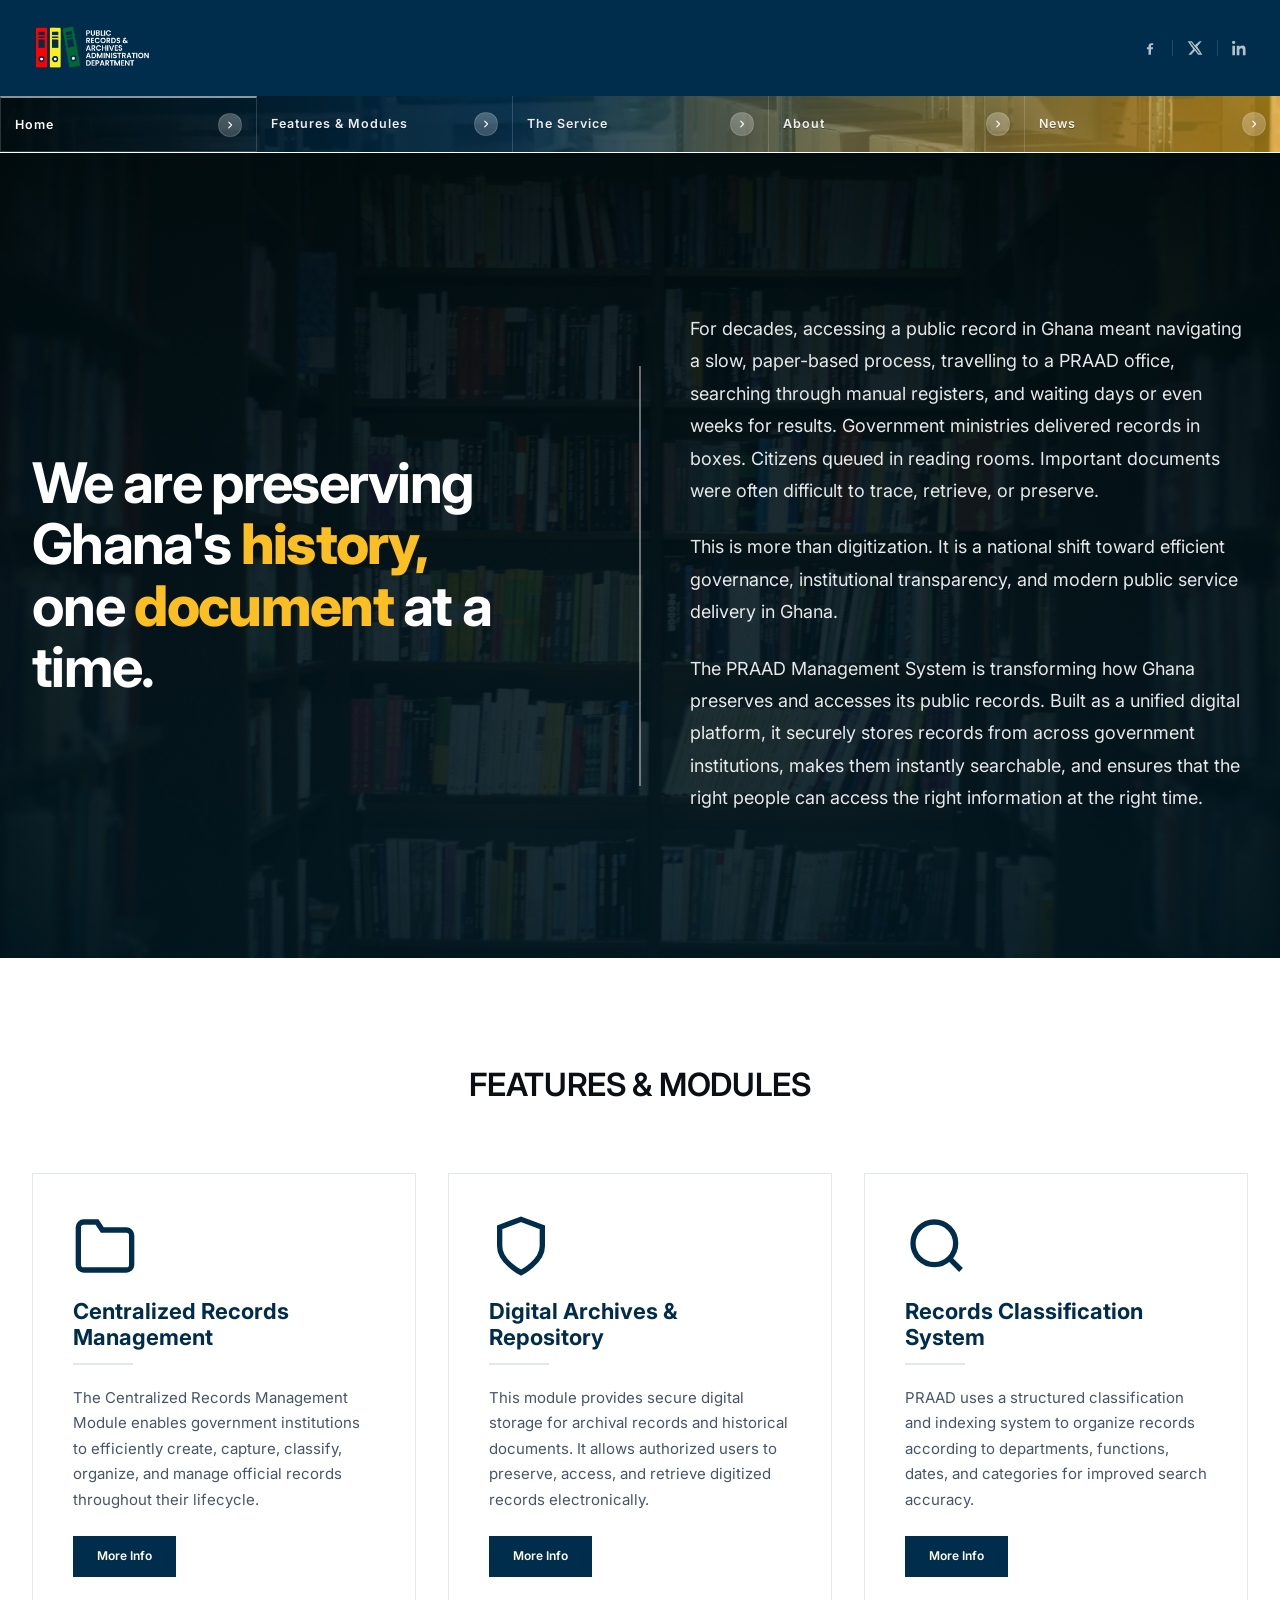
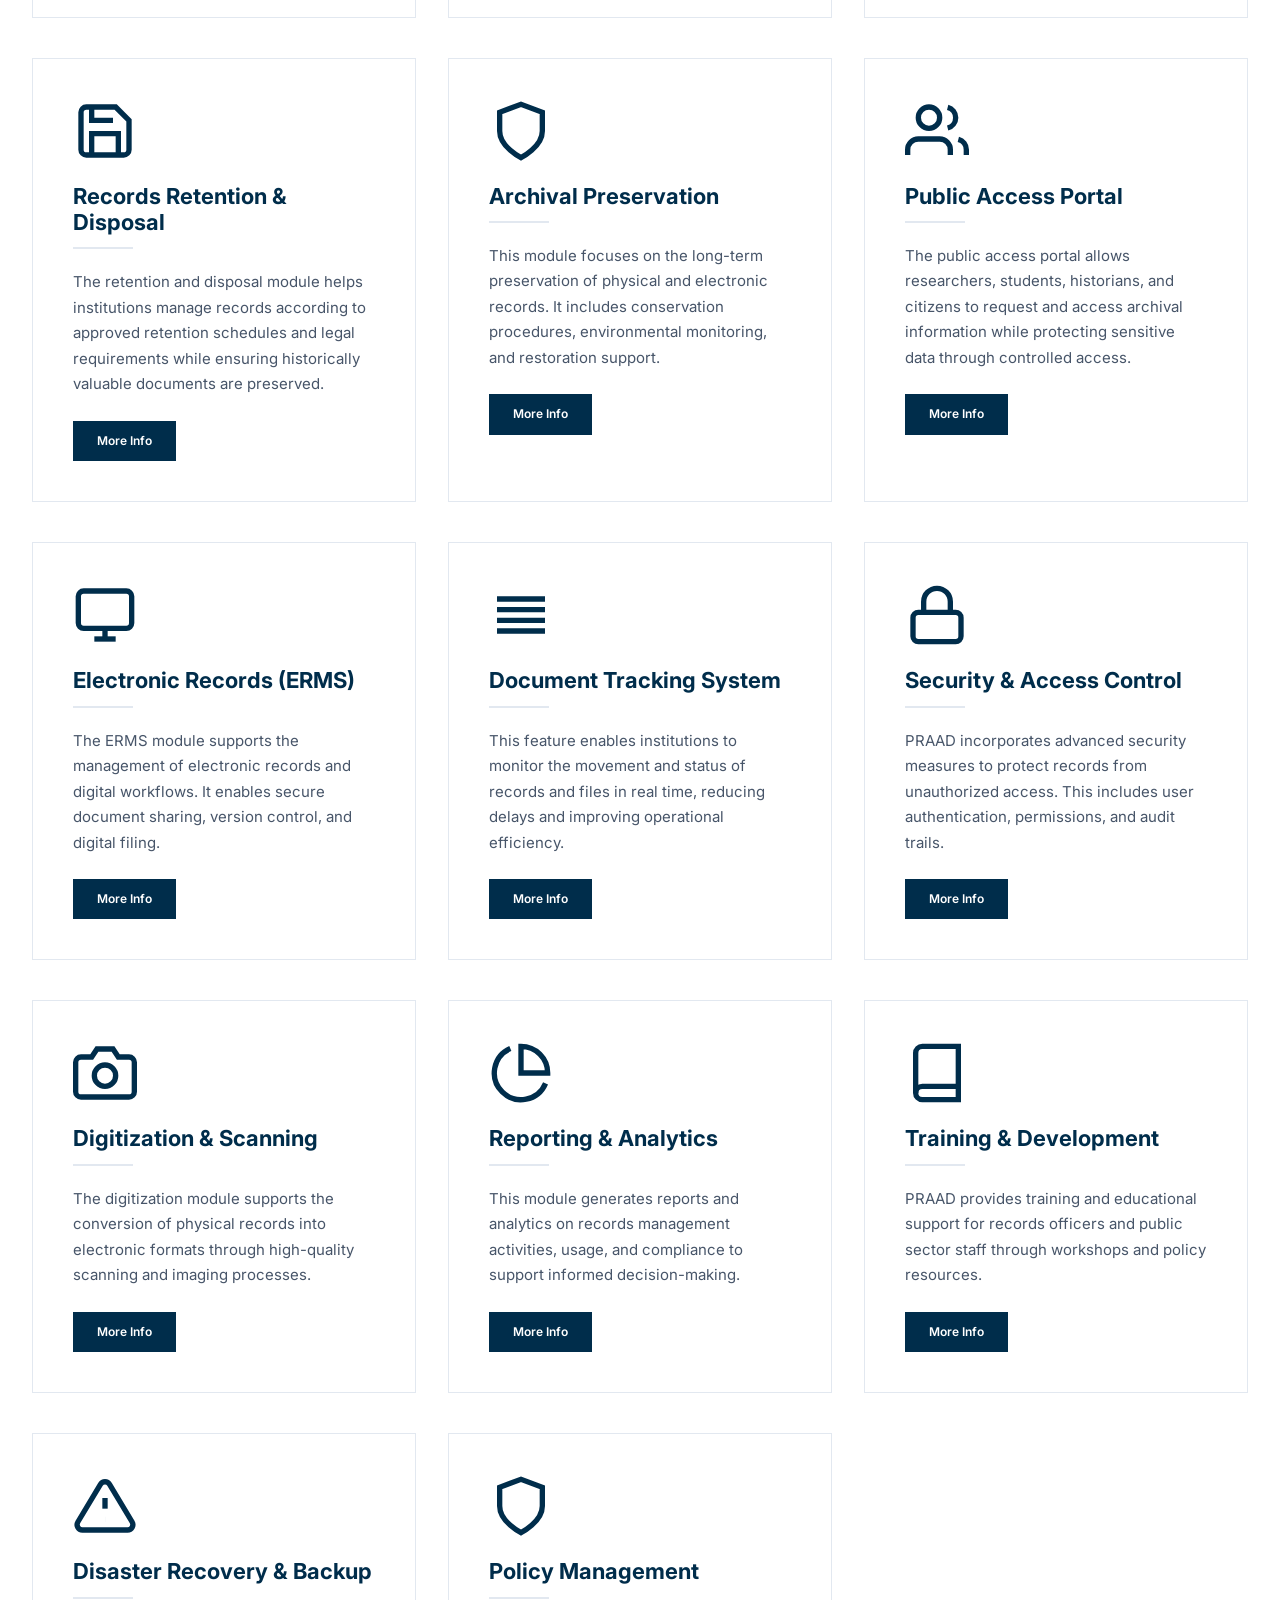
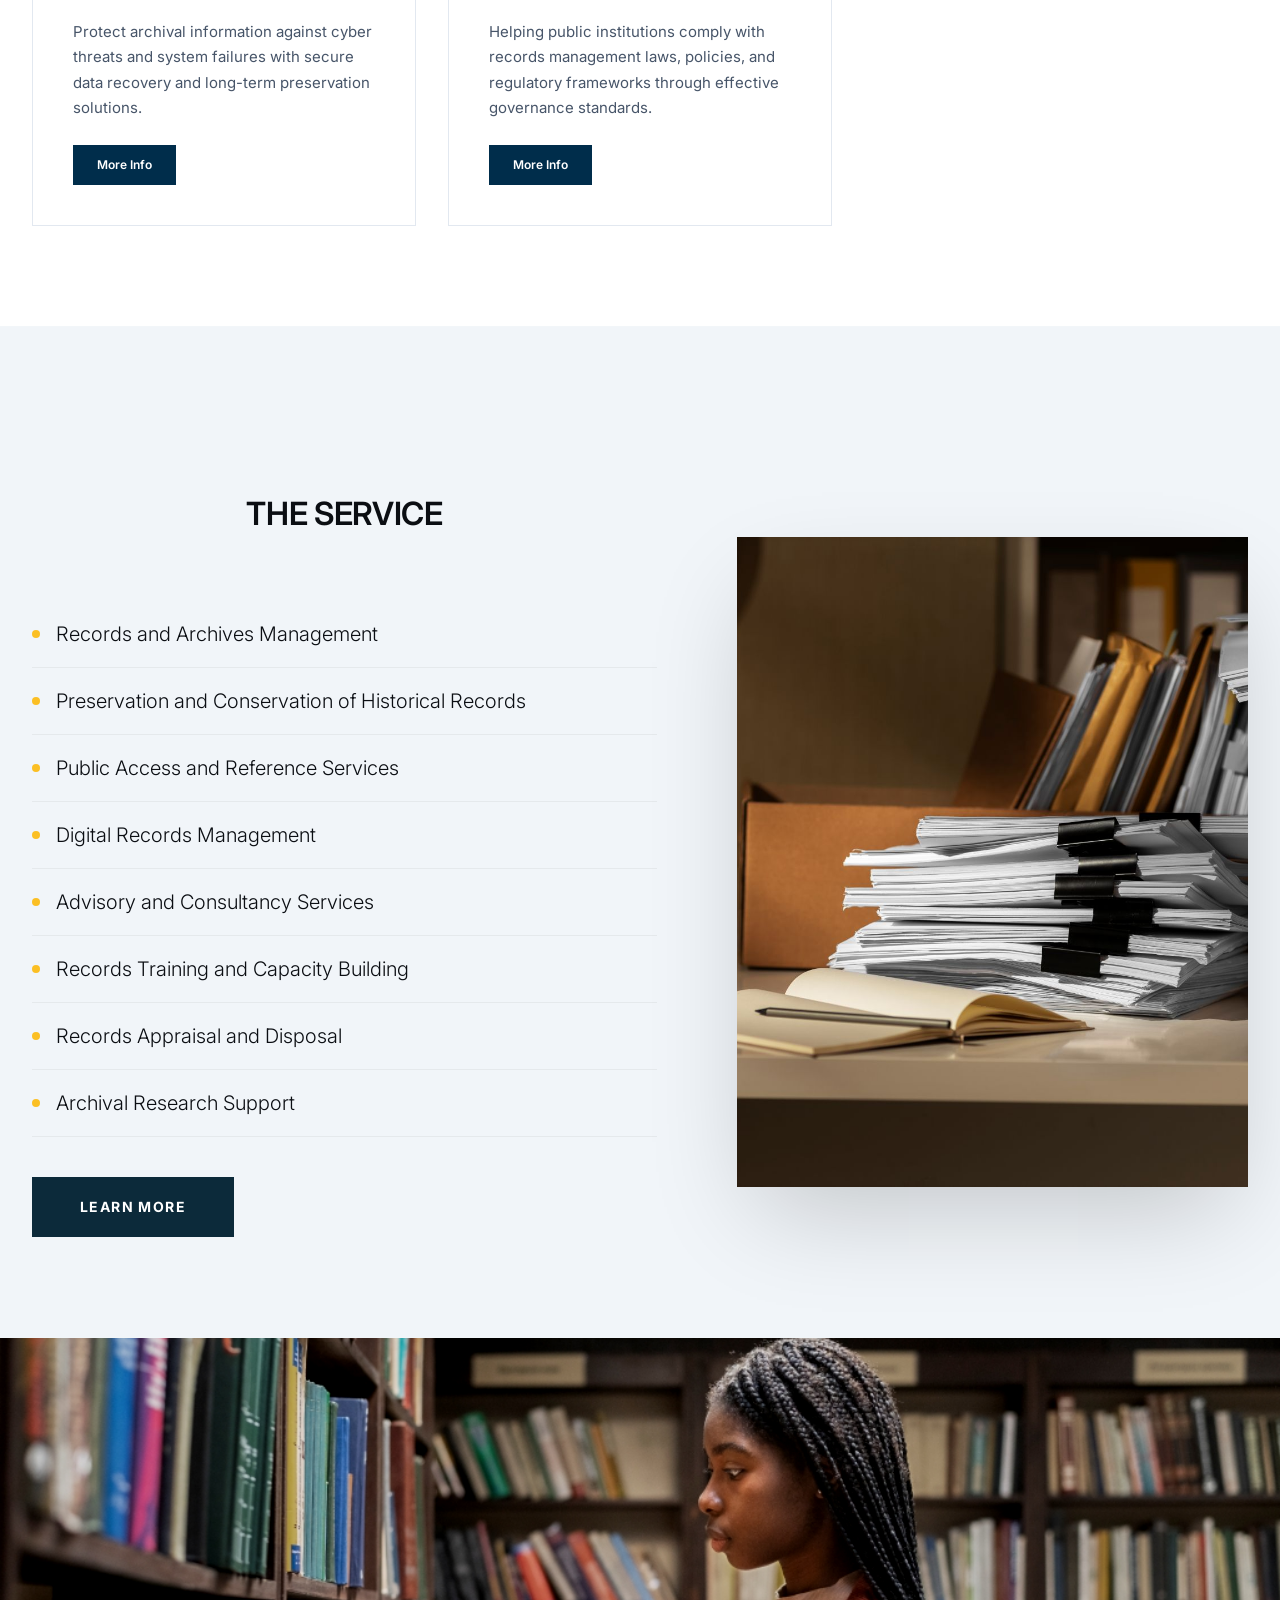
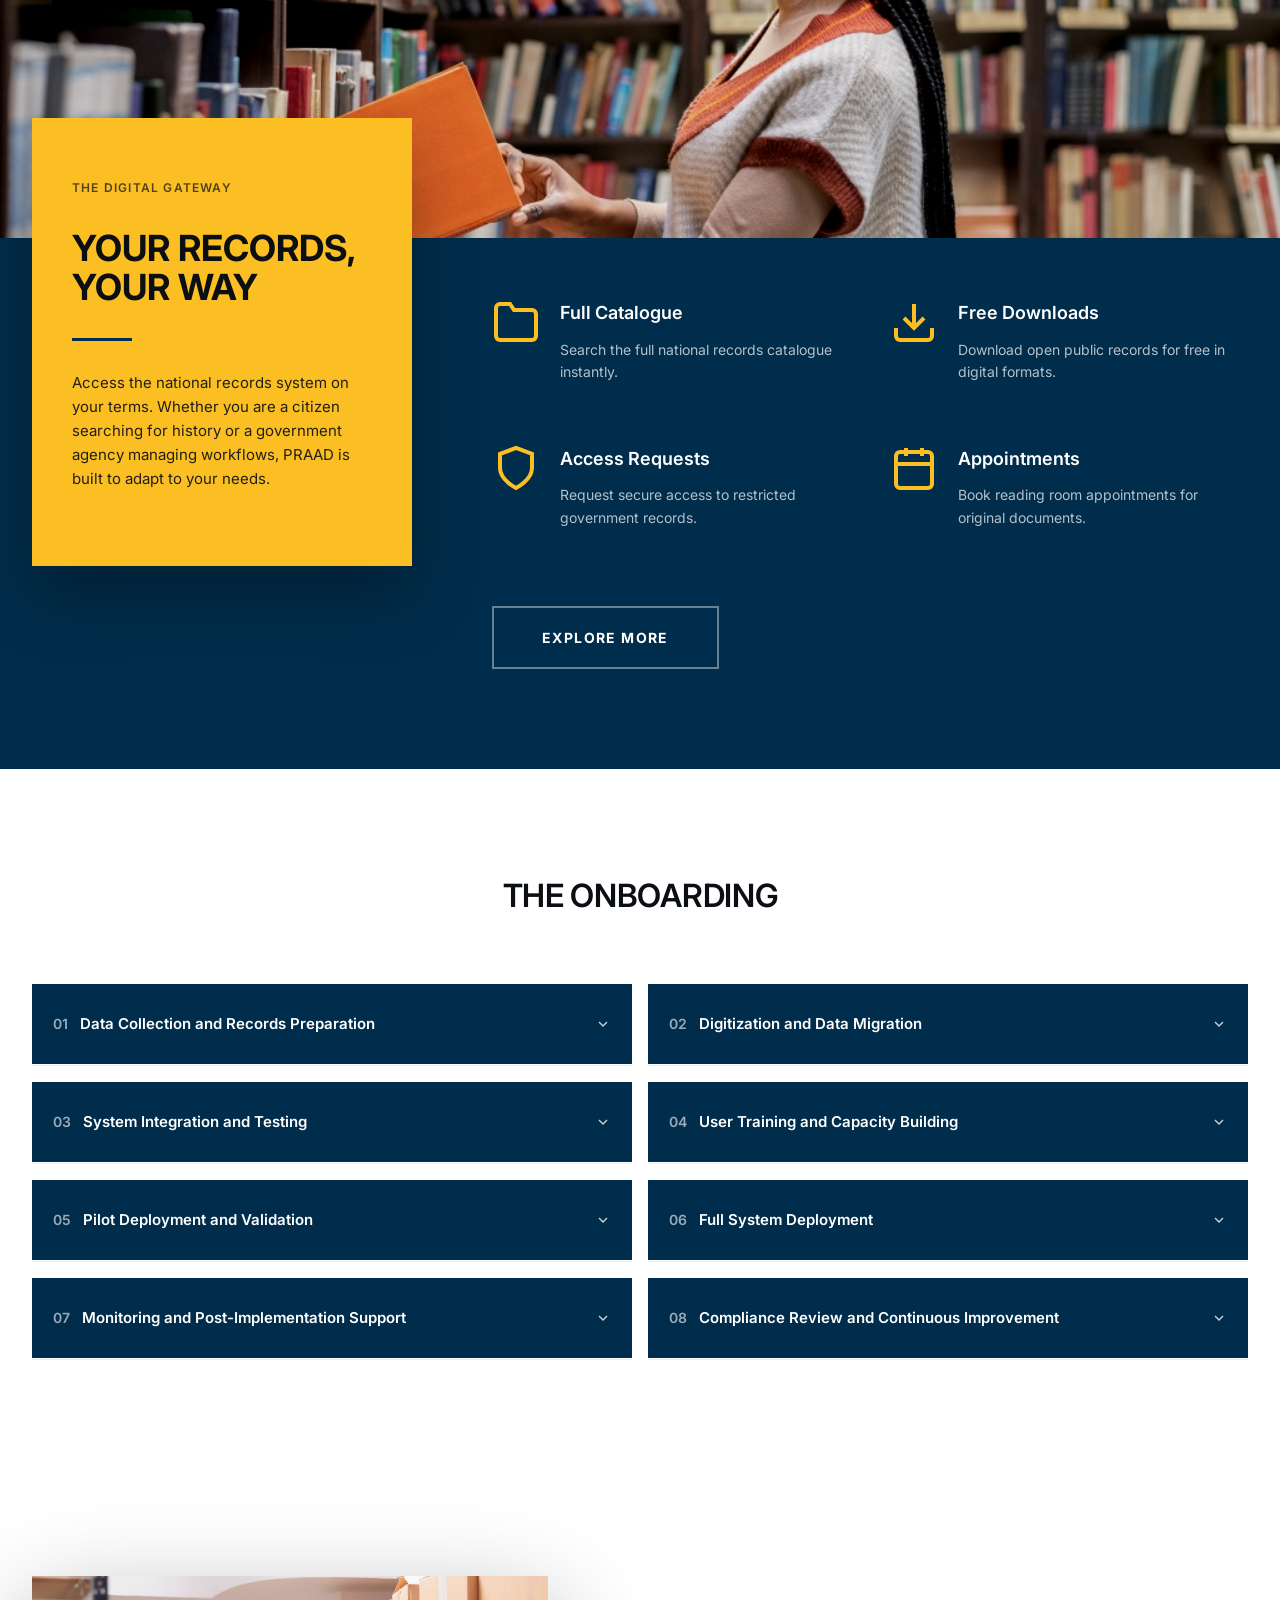
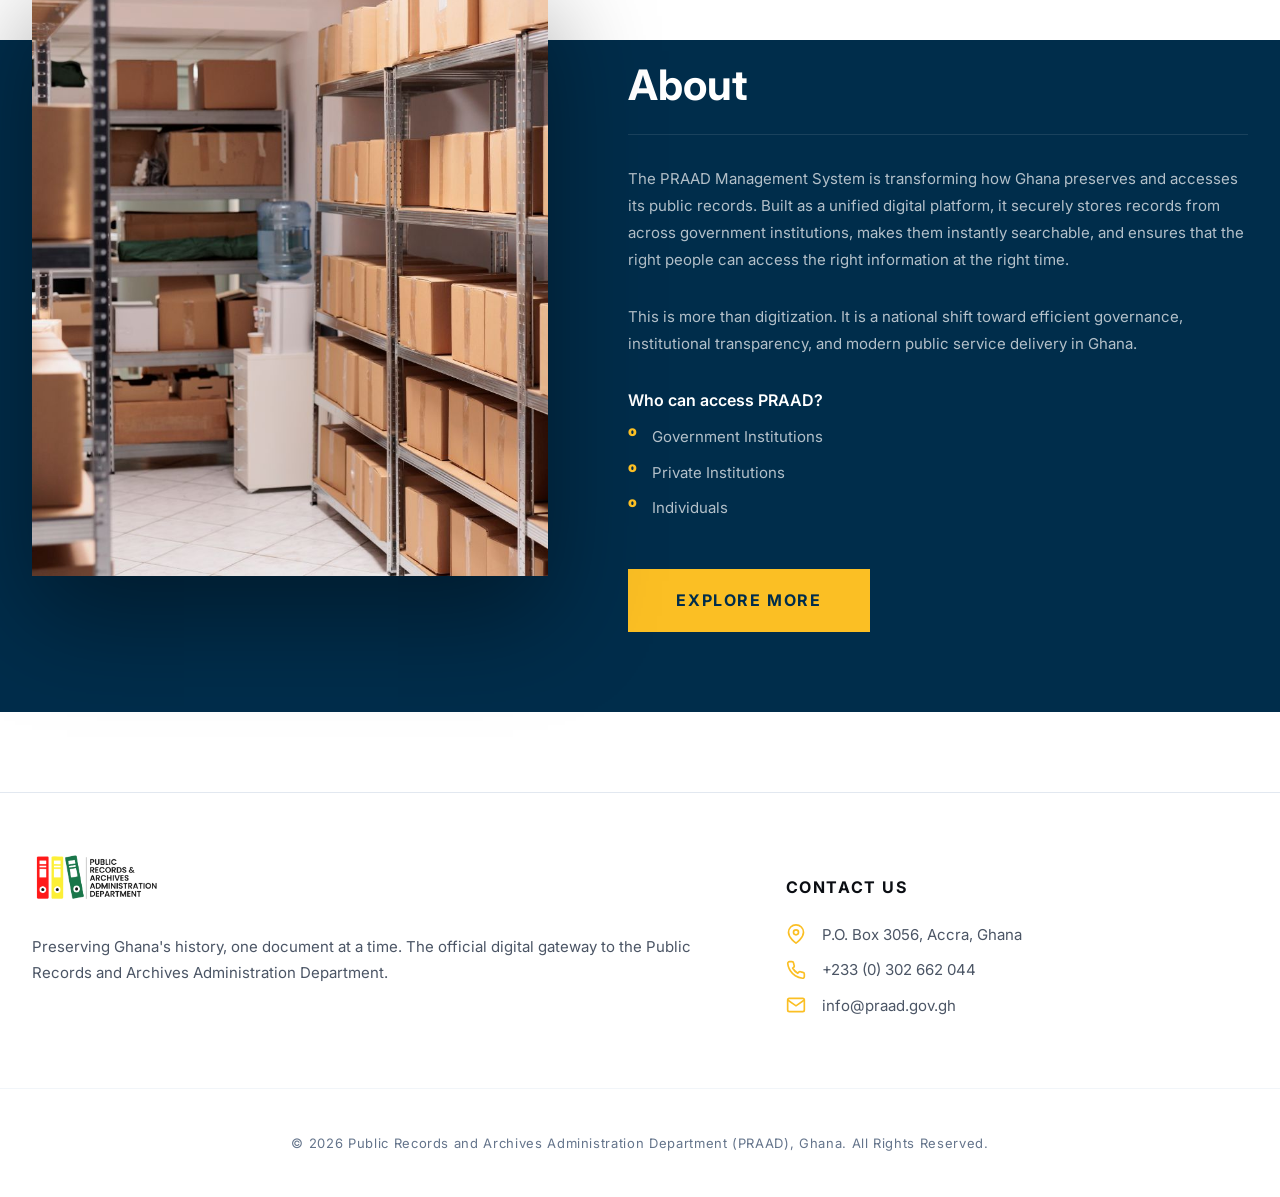
==== index.html @ 68b6b40d "first commit" ====
<!doctype html>
<html lang="en">
<head>
  <meta charset="utf-8" />
  <meta name="viewport" content="width=device-width, initial-scale=1" />
  <title></title>
  <link rel="preconnect" href="https://fonts.googleapis.com">
  <link rel="preconnect" href="https://fonts.gstatic.com" crossorigin>
  <link href="https://fonts.googleapis.com/css2?family=Inter:wght@300;400;500;600;700&display=swap" rel="stylesheet">
  <link rel="stylesheet" href="styles.css" />
  <link rel="icon" type="image/png" href="Images/fav.png" />
</head>
<body>
  <div class="bg" aria-hidden="true"></div>

  <header class="header" data-elevate>
    <div class="header__top">
      <div class="container header__inner header__inner--top">
        <a class="brand" href="#home">
          <img class="brand__logo" src="Images/logo-2.png" alt="" />
        </a>

        <div class="header__right">
          <div class="social" aria-label="Social media">
            <a class="social__link" href="#" aria-label="Facebook">
              <svg viewBox="0 0 24 24" width="18" height="18" aria-hidden="true" focusable="false">
                <path fill="currentColor" d="M13.5 22v-8h2.7l.4-3h-3.1V9.1c0-.9.3-1.6 1.6-1.6h1.7V4.8c-.3 0-1.4-.1-2.6-.1-2.6 0-4.4 1.6-4.4 4.6V11H7.3v3h2.5v8h3.7Z"/>
              </svg>
            </a>
            <a class="social__link" href="#" aria-label="X">
              <svg viewBox="0 0 24 24" width="18" height="18" aria-hidden="true" focusable="false">
                <path fill="currentColor" d="M18.9 2H22l-6.8 7.7L23 22h-6.2l-4.9-6.3L6.3 22H2l7.4-8.3L1 2h6.4l4.4 5.7L18.9 2Zm-1.1 18h1.7L6.4 3.9H4.6L17.8 20Z"/>
              </svg>
            </a>
            <a class="social__link" href="#" aria-label="LinkedIn">
              <svg viewBox="0 0 24 24" width="18" height="18" aria-hidden="true" focusable="false">
                <path fill="currentColor" d="M4.98 3.5C4.98 4.88 3.87 6 2.5 6S0 4.88 0 3.5 1.12 1 2.5 1 4.98 2.12 4.98 3.5ZM.5 8.5h4V23h-4V8.5Zm7 0h3.8v2h.1c.5-1 1.9-2.1 3.9-2.1 4.2 0 5 2.8 5 6.4V23h-4v-6.9c0-1.7 0-3.9-2.4-3.9-2.4 0-2.8 1.9-2.8 3.8V23h-4V8.5Z"/>
              </svg>
            </a>
          </div>
        </div>
      </div>
    </div>

    <div class="header__bottom">
      <div class="container header__inner header__inner--bottom">
        <nav class="nav" data-nav>
          <a class="nav__link" href="index.html">Home</a>
          <a class="nav__link" href="features.html">Features &amp; Modules</a>
          <a class="nav__link" href="service.html">The Service</a>
          <a class="nav__link" href="about.html">About</a>
          <a class="nav__link" href="news.html">News</a>
        </nav>

        <button class="navbtn" type="button" data-navbtn aria-expanded="false">
          <span></span><span></span><span></span>
        </button>
      </div>
    </div>
  </header>

  <main>
    <section id="home" class="hero">
      <div class="container hero__grid">
        <div class="hero__col hero__col--left">
          <h1 class="hero__heading">
            We are preserving Ghana's <span class="highlight">history,</span><br>
            one <span class="highlight">document</span> at a time.
          </h1>
        </div>

        <div class="hero__col hero__col--right">
          <div class="hero__text">
            <p>For decades, accessing a public record in Ghana meant navigating a slow, paper-based  process, travelling to a PRAAD office, searching through manual registers, and waiting days  or even weeks for results. Government ministries delivered records in boxes. Citizens  queued in reading rooms. Important documents were often difficult to trace, retrieve, or  preserve.</p>

            <p>This is more than digitization. It is a national shift toward efficient governance, institutional  transparency, and modern public service delivery in Ghana.</p>

            <p>The PRAAD Management System is transforming how Ghana preserves and accesses its  public records. Built as a unified digital platform, it securely stores records from across  government institutions, makes them instantly searchable, and ensures that the right  people can access the right information at the right time.</p>
          </div>
        </div>

      </div>
    </section>



    <section id="features" class="section">
      <div class="container container--wide">
        <h2 class="section__title">FEATURES &amp; MODULES</h2>

        <div class="features-modern-grid">
          <div class="feature-item">
            <div class="feature-item__icon">
              <svg viewBox="0 0 24 24" fill="none" stroke="currentColor" stroke-width="2"><path d="M22 19a2 2 0 0 1-2 2H4a2 2 0 0 1-2-2V5a2 2 0 0 1 2-2h5l2 3h9a2 2 0 0 1 2 2z"></path></svg>
            </div>
            <div class="feature-item__content">
              <h3 class="feature-item__title">Centralized Records Management</h3>
              <div class="feature-item__line"></div>
              <p>The Centralized Records Management Module enables government institutions to efficiently create, capture, classify, organize, and manage official records throughout their lifecycle.</p>
              <a href="features.html" class="feature-item__btn">More Info</a>
            </div>
          </div>

          <div class="feature-item">
            <div class="feature-item__icon">
              <svg viewBox="0 0 24 24" fill="none" stroke="currentColor" stroke-width="2"><path d="M12 22s8-4 8-10V5l-8-3-8 3v7c0 6 8 10 8 10z"></path></svg>
            </div>
            <div class="feature-item__content">
              <h3 class="feature-item__title">Digital Archives & Repository</h3>
              <div class="feature-item__line"></div>
              <p>This module provides secure digital storage for archival records and historical documents. It allows authorized users to preserve, access, and retrieve digitized records electronically.</p>
              <a href="features.html" class="feature-item__btn">More Info</a>
            </div>
          </div>

          <div class="feature-item">
            <div class="feature-item__icon">
              <svg viewBox="0 0 24 24" fill="none" stroke="currentColor" stroke-width="2"><circle cx="11" cy="11" r="8"></circle><line x1="21" y1="21" x2="16.65" y2="16.65"></line></svg>
            </div>
            <div class="feature-item__content">
              <h3 class="feature-item__title">Records Classification System</h3>
              <div class="feature-item__line"></div>
              <p>PRAAD uses a structured classification and indexing system to organize records according to departments, functions, dates, and categories for improved search accuracy.</p>
              <a href="features.html" class="feature-item__btn">More Info</a>
            </div>
          </div>

          <div class="feature-item">
            <div class="feature-item__icon">
              <svg viewBox="0 0 24 24" fill="none" stroke="currentColor" stroke-width="2"><path d="M19 21H5a2 2 0 0 1-2-2V5a2 2 0 0 1 2-2h11l5 5v11a2 2 0 0 1-2 2z"></path><polyline points="17 21 17 13 7 13 7 21"></polyline><polyline points="7 3 7 8 15 8"></polyline></svg>
            </div>
            <div class="feature-item__content">
              <h3 class="feature-item__title">Records Retention & Disposal</h3>
              <div class="feature-item__line"></div>
              <p>The retention and disposal module helps institutions manage records according to approved retention schedules and legal requirements while ensuring historically valuable documents are preserved.</p>
              <a href="features.html" class="feature-item__btn">More Info</a>
            </div>
          </div>

          <div class="feature-item">
            <div class="feature-item__icon">
              <svg viewBox="0 0 24 24" fill="none" stroke="currentColor" stroke-width="2"><path d="M12 22s8-4 8-10V5l-8-3-8 3v7c0 6 8 10 8 10z"></path></svg>
            </div>
            <div class="feature-item__content">
              <h3 class="feature-item__title">Archival Preservation</h3>
              <div class="feature-item__line"></div>
              <p>This module focuses on the long-term preservation of physical and electronic records. It includes conservation procedures, environmental monitoring, and restoration support.</p>
              <a href="features.html" class="feature-item__btn">More Info</a>
            </div>
          </div>

          <div class="feature-item">
            <div class="feature-item__icon">
              <svg viewBox="0 0 24 24" fill="none" stroke="currentColor" stroke-width="2"><path d="M17 21v-2a4 4 0 0 0-4-4H5a4 4 0 0 0-4 4v2"></path><circle cx="9" cy="7" r="4"></circle><path d="M23 21v-2a4 4 0 0 0-3-3.87"></path><path d="M16 3.13a4 4 0 0 1 0 7.75"></path></svg>
            </div>
            <div class="feature-item__content">
              <h3 class="feature-item__title">Public Access Portal</h3>
              <div class="feature-item__line"></div>
              <p>The public access portal allows researchers, students, historians, and citizens to request and access archival information while protecting sensitive data through controlled access.</p>
              <a href="features.html" class="feature-item__btn">More Info</a>
            </div>
          </div>

          <div class="feature-item">
            <div class="feature-item__icon">
              <svg viewBox="0 0 24 24" fill="none" stroke="currentColor" stroke-width="2"><rect x="2" y="3" width="20" height="14" rx="2" ry="2"></rect><line x1="8" y1="21" x2="16" y2="21"></line><line x1="12" y1="17" x2="12" y2="21"></line></svg>
            </div>
            <div class="feature-item__content">
              <h3 class="feature-item__title">Electronic Records (ERMS)</h3>
              <div class="feature-item__line"></div>
              <p>The ERMS module supports the management of electronic records and digital workflows. It enables secure document sharing, version control, and digital filing.</p>
              <a href="features.html" class="feature-item__btn">More Info</a>
            </div>
          </div>

          <div class="feature-item">
            <div class="feature-item__icon">
              <svg viewBox="0 0 24 24" fill="none" stroke="currentColor" stroke-width="2"><path d="M21 10H3M21 6H3M21 14H3M21 18H3"></path></svg>
            </div>
            <div class="feature-item__content">
              <h3 class="feature-item__title">Document Tracking System</h3>
              <div class="feature-item__line"></div>
              <p>This feature enables institutions to monitor the movement and status of records and files in real time, reducing delays and improving operational efficiency.</p>
              <a href="features.html" class="feature-item__btn">More Info</a>
            </div>
          </div>

          <div class="feature-item">
            <div class="feature-item__icon">
              <svg viewBox="0 0 24 24" fill="none" stroke="currentColor" stroke-width="2"><rect x="3" y="11" width="18" height="11" rx="2" ry="2"></rect><path d="M7 11V7a5 5 0 0 1 10 0v4"></path></svg>
            </div>
            <div class="feature-item__content">
              <h3 class="feature-item__title">Security & Access Control</h3>
              <div class="feature-item__line"></div>
              <p>PRAAD incorporates advanced security measures to protect records from unauthorized access. This includes user authentication, permissions, and audit trails.</p>
              <a href="features.html" class="feature-item__btn">More Info</a>
            </div>
          </div>

          <div class="feature-item">
            <div class="feature-item__icon">
              <svg viewBox="0 0 24 24" fill="none" stroke="currentColor" stroke-width="2"><path d="M23 19a2 2 0 0 1-2 2H3a2 2 0 0 1-2-2V8a2 2 0 0 1 2-2h4l2-3h6l2 3h4a2 2 0 0 1 2 2z"></path><circle cx="12" cy="13" r="4"></circle></svg>
            </div>
            <div class="feature-item__content">
              <h3 class="feature-item__title">Digitization & Scanning</h3>
              <div class="feature-item__line"></div>
              <p>The digitization module supports the conversion of physical records into electronic formats through high-quality scanning and imaging processes.</p>
              <a href="features.html" class="feature-item__btn">More Info</a>
            </div>
          </div>

          <div class="feature-item">
            <div class="feature-item__icon">
              <svg viewBox="0 0 24 24" fill="none" stroke="currentColor" stroke-width="2"><path d="M21.21 15.89A10 10 0 1 1 8 2.83"></path><path d="M22 12A10 10 0 0 0 12 2v10z"></path></svg>
            </div>
            <div class="feature-item__content">
              <h3 class="feature-item__title">Reporting & Analytics</h3>
              <div class="feature-item__line"></div>
              <p>This module generates reports and analytics on records management activities, usage, and compliance to support informed decision-making.</p>
              <a href="features.html" class="feature-item__btn">More Info</a>
            </div>
          </div>

          <div class="feature-item">
            <div class="feature-item__icon">
              <svg viewBox="0 0 24 24" fill="none" stroke="currentColor" stroke-width="2"><path d="M4 19.5A2.5 2.5 0 0 1 6.5 17H20"></path><path d="M6.5 2H20v20H6.5A2.5 2.5 0 0 1 4 19.5v-15A2.5 2.5 0 0 1 6.5 2z"></path></svg>
            </div>
            <div class="feature-item__content">
              <h3 class="feature-item__title">Training & Development</h3>
              <div class="feature-item__line"></div>
              <p>PRAAD provides training and educational support for records officers and public sector staff through workshops and policy resources.</p>
              <a href="features.html" class="feature-item__btn">More Info</a>
            </div>
          </div>

          <div class="feature-item">
            <div class="feature-item__icon">
              <svg viewBox="0 0 24 24" fill="none" stroke="currentColor" stroke-width="2"><path d="M10.29 3.86L1.82 18a2 2 0 0 0 1.71 3h16.94a2 2 0 0 0 1.71-3L13.71 3.86a2 2 0 0 0-3.42 0z"></path><line x1="12" y1="9" x2="12" y2="13"></line><line x1="12" y1="17" x2="12.01" y2="17"></line></svg>
            </div>
            <div class="feature-item__content">
              <h3 class="feature-item__title">Disaster Recovery & Backup</h3>
              <div class="feature-item__line"></div>
              <p>Protect archival information against cyber threats and system failures with secure data recovery and long-term preservation solutions.</p>
              <a href="features.html" class="feature-item__btn">More Info</a>
            </div>
          </div>

          <div class="feature-item">
            <div class="feature-item__icon">
              <svg viewBox="0 0 24 24" fill="none" stroke="currentColor" stroke-width="2"><path d="M12 22s8-4 8-10V5l-8-3-8 3v7c0 6 8 10 8 10z"></path></svg>
            </div>
            <div class="feature-item__content">
              <h3 class="feature-item__title">Policy Management</h3>
              <div class="feature-item__line"></div>
              <p>Helping public institutions comply with records management laws, policies, and regulatory frameworks through effective governance standards.</p>
              <a href="features.html" class="feature-item__btn">More Info</a>
            </div>
          </div>
        </div>

      </div>
    </section>

    <section id="service" class="section section--alt service-showcase">
      <div class="container service-showcase__grid">
        <div class="service-showcase__content">
          <h2 class="section__title section__title--left">THE SERVICE</h2>
          <ul class="service-list">
            <li><a href="service.html#records-mgmt">Records and Archives Management</a></li>
            <li><a href="service.html#preservation">Preservation and Conservation of Historical Records</a></li>
            <li><a href="service.html#reference">Public Access and Reference Services</a></li>
            <li><a href="service.html#digital">Digital Records Management</a></li>
            <li><a href="service.html#advisory">Advisory and Consultancy Services</a></li>
            <li><a href="service.html#training">Records Training and Capacity Building</a></li>
            <li><a href="service.html#appraisal">Records Appraisal and Disposal</a></li>
            <li><a href="service.html#research">Archival Research Support</a></li>
          </ul>
          <a href="service.html" class="btn btn--explore" style="margin-top: 40px;">LEARN MORE</a>
        </div>
        
        <div class="service-showcase__media">
          <div class="service-showcase__img-wrap">
            <img src="Images/still-life-documents-stack.jpg" alt="Historical Documents Stack" />
          </div>
        </div>
      </div>
    </section>

    <section class="section section--your-way">
      <div class="your-way__media">
        <img src="Images/young-student-working-assignment.jpg" alt="Student working" />
      </div>

      <div class="container your-way__grid">
        <div class="your-way__highlight">
          <span class="your-way__sup">THE DIGITAL GATEWAY</span>
          <h2 class="your-way__title">YOUR RECORDS,<br>YOUR WAY</h2>
          <div class="your-way__line"></div>
          <p class="your-way__desc">Access the national records system on your terms. Whether you are a citizen searching for history or a government agency managing workflows, PRAAD is built to adapt to your needs.</p>
        </div>

        <div class="your-way__features">
          <div class="your-way__item">
            <svg class="your-way__icon" viewBox="0 0 24 24" fill="none" stroke="currentColor" stroke-width="2"><path d="M22 19a2 2 0 0 1-2 2H4a2 2 0 0 1-2-2V5a2 2 0 0 1 2-2h5l2 3h9a2 2 0 0 1 2 2z"></path></svg>
            <div class="your-way__item-content">
              <h4>Full Catalogue</h4>
              <p>Search the full national records catalogue instantly.</p>
            </div>
          </div>
          <div class="your-way__item">
            <svg class="your-way__icon" viewBox="0 0 24 24" fill="none" stroke="currentColor" stroke-width="2"><path d="M21 15v4a2 2 0 0 1-2 2H5a2 2 0 0 1-2-2v-4"></path><polyline points="7 10 12 15 17 10"></polyline><line x1="12" y1="15" x2="12" y2="3"></line></svg>
            <div class="your-way__item-content">
              <h4>Free Downloads</h4>
              <p>Download open public records for free in digital formats.</p>
            </div>
          </div>
          <div class="your-way__item">
            <svg class="your-way__icon" viewBox="0 0 24 24" fill="none" stroke="currentColor" stroke-width="2"><path d="M12 22s8-4 8-10V5l-8-3-8 3v7c0 6 8 10 8 10z"></path></svg>
            <div class="your-way__item-content">
              <h4>Access Requests</h4>
              <p>Request secure access to restricted government records.</p>
            </div>
          </div>
          <div class="your-way__item">
            <svg class="your-way__icon" viewBox="0 0 24 24" fill="none" stroke="currentColor" stroke-width="2"><rect x="3" y="4" width="18" height="18" rx="2" ry="2"></rect><line x1="16" y1="2" x2="16" y2="6"></line><line x1="8" y1="2" x2="8" y2="6"></line><line x1="3" y1="10" x2="21" y2="10"></line></svg>
            <div class="your-way__item-content">
              <h4>Appointments</h4>
              <p>Book reading room appointments for original documents.</p>
            </div>
          </div>
        </div>

        <div class="your-way__actions">
          <a href="service.html" class="btn btn--explore btn--outlined">EXPLORE MORE</a>
        </div>
      </div>
    </section>

    <section id="onboarding" class="section section--onboarding">
      <div class="container">
        <h2 class="section__title">THE ONBOARDING</h2>
        
        <div class="onboarding-grid">
          <div class="onboarding__content">
            <div class="onboarding-items-grid">
              <div class="onboarding-item accordion__item">
                <div class="onboarding-bar accordion__trigger">
                  <span class="onboarding-bar__num">01</span>
                  <span class="onboarding-bar__title">Data Collection and Records Preparation</span>
                  <svg class="onboarding-bar__icon" viewBox="0 0 24 24" fill="none" stroke="currentColor" stroke-width="2"><polyline points="6 9 12 15 18 9"></polyline></svg>
                </div>
                <div class="onboarding-content accordion__content">
                  <p>Existing physical and electronic records are gathered, reviewed, and prepared for migration into the PRAAD system. This process includes records sorting, classification, indexing, file verification, metadata assignment, and identification of records for digitization or archival preservation.</p>
                </div>
              </div>

              <div class="onboarding-item accordion__item">
                <div class="onboarding-bar accordion__trigger">
                  <span class="onboarding-bar__num">02</span>
                  <span class="onboarding-bar__title">Digitization and Data Migration</span>
                  <svg class="onboarding-bar__icon" viewBox="0 0 24 24" fill="none" stroke="currentColor" stroke-width="2"><polyline points="6 9 12 15 18 9"></polyline></svg>
                </div>
                <div class="onboarding-content accordion__content">
                  <p>Physical records are scanned and converted into digital formats where necessary. Existing electronic records and databases are securely migrated into the new system while maintaining data integrity, accuracy, and accessibility throughout the transition process.</p>
                </div>
              </div>

              <div class="onboarding-item accordion__item">
                <div class="onboarding-bar accordion__trigger">
                  <span class="onboarding-bar__num">03</span>
                  <span class="onboarding-bar__title">System Integration and Testing</span>
                  <svg class="onboarding-bar__icon" viewBox="0 0 24 24" fill="none" stroke="currentColor" stroke-width="2"><polyline points="6 9 12 15 18 9"></polyline></svg>
                </div>
                <div class="onboarding-content accordion__content">
                  <p>The configured system undergoes testing to ensure all modules, workflows, security controls, and retrieval functions operate effectively. Integration with existing institutional systems may also be carried out to support seamless information management and operational continuity.</p>
                </div>
              </div>

              <div class="onboarding-item accordion__item">
                <div class="onboarding-bar accordion__trigger">
                  <span class="onboarding-bar__num">04</span>
                  <span class="onboarding-bar__title">User Training and Capacity Building</span>
                  <svg class="onboarding-bar__icon" viewBox="0 0 24 24" fill="none" stroke="currentColor" stroke-width="2"><polyline points="6 9 12 15 18 9"></polyline></svg>
                </div>
                <div class="onboarding-content accordion__content">
                  <p>PRAAD provides comprehensive training sessions for records officers, administrators, and institutional staff. Training covers system usage, records management procedures, digital workflows, security protocols, document retrieval, and compliance responsibilities to ensure smooth adoption.</p>
                </div>
              </div>

              <div class="onboarding-item accordion__item">
                <div class="onboarding-bar accordion__trigger">
                  <span class="onboarding-bar__num">05</span>
                  <span class="onboarding-bar__title">Pilot Deployment and Validation</span>
                  <svg class="onboarding-bar__icon" viewBox="0 0 24 24" fill="none" stroke="currentColor" stroke-width="2"><polyline points="6 9 12 15 18 9"></polyline></svg>
                </div>
                <div class="onboarding-content accordion__content">
                  <p>A pilot implementation is conducted within selected departments or units to evaluate system performance under real operational conditions. Feedback is collected, adjustments are made where necessary, and final validations are completed before full deployment.</p>
                </div>
              </div>

              <div class="onboarding-item accordion__item">
                <div class="onboarding-bar accordion__trigger">
                  <span class="onboarding-bar__num">06</span>
                  <span class="onboarding-bar__title">Full System Deployment</span>
                  <svg class="onboarding-bar__icon" viewBox="0 0 24 24" fill="none" stroke="currentColor" stroke-width="2"><polyline points="6 9 12 15 18 9"></polyline></svg>
                </div>
                <div class="onboarding-content accordion__content">
                  <p>After successful testing and validation, the PRAAD solution is fully deployed across the institution. All approved users gain access to the system, and records management operations officially transition into the new environment.</p>
                </div>
              </div>

              <div class="onboarding-item accordion__item">
                <div class="onboarding-bar accordion__trigger">
                  <span class="onboarding-bar__num">07</span>
                  <span class="onboarding-bar__title">Monitoring and Post-Implementation Support</span>
                  <svg class="onboarding-bar__icon" viewBox="0 0 24 24" fill="none" stroke="currentColor" stroke-width="2"><polyline points="6 9 12 15 18 9"></polyline></svg>
                </div>
                <div class="onboarding-content accordion__content">
                  <p>PRAAD provides continuous technical support, monitoring, and maintenance services after deployment. This includes system updates, troubleshooting, performance monitoring, user assistance, backup management, and ongoing advisory services to ensure long-term operational success.</p>
                </div>
              </div>

              <div class="onboarding-item accordion__item">
                <div class="onboarding-bar accordion__trigger">
                  <span class="onboarding-bar__num">08</span>
                  <span class="onboarding-bar__title">Compliance Review and Continuous Improvement</span>
                  <svg class="onboarding-bar__icon" viewBox="0 0 24 24" fill="none" stroke="currentColor" stroke-width="2"><polyline points="6 9 12 15 18 9"></polyline></svg>
                </div>
                <div class="onboarding-content accordion__content">
                  <p>Periodic evaluations are conducted to ensure the institution remains compliant with records management policies and archival standards. PRAAD also supports continuous improvement initiatives through system enhancements, policy updates, and advanced records management recommendations.</p>
                </div>
              </div>
            </div>
          </div>
        </div>
      </div>
    </section>
      </div>
    </section>

    <section id="about" class="section section--about-video">
      <div class="about-video__bg-block"></div>
      <div class="container">
        <div class="about-video__grid">
          <div class="about-video__media">
            <div class="about-video__img-wrap">
              <img src="Images/shelves.jpg" alt="PRAAD Archives" />
            </div>
          </div>

          <div class="about-video__content">
            <h2 class="about-video__title">About</h2>

            
            <div class="about-video__line"></div>
            
            <div class="about-video__text">
              <p>The PRAAD Management System is transforming how Ghana preserves and accesses its public records. Built as a unified digital platform, it securely stores records from across government institutions, makes them instantly searchable, and ensures that the right people can access the right information at the right time.</p>
              
              <p>This is more than digitization. It is a national shift toward efficient governance, institutional transparency, and modern public service delivery in Ghana.</p>

              <div class="about-video__meta">
                <h3 class="about-video__sub-title">Who can access PRAAD?</h3>
                <ul class="about-video__access-list">
                  <li>Government Institutions</li>
                  <li>Private Institutions</li>
                  <li>Individuals</li>
                </ul>
              </div>
            </div>

            <div class="about-video__actions">
              <a href="about.html" class="btn btn--video-join">EXPLORE MORE</a>
            </div>
          </div>
        </div>
      </div>
    </section>

    
  </main>

  <footer class="footer">
    <div class="container footer__grid">
      <div class="footer__col footer__col--brand">
        <img class="footer__logo" src="Images/logo-1.png" alt="PRAAD Logo" />
        <p class="footer__tagline">Preserving Ghana's history, one document at a time. The official digital gateway to the Public Records and Archives Administration Department.</p>
      </div>

      <div class="footer__col">
        <h4 class="footer__title">Contact Us</h4>
        <ul class="footer__contact">
          <li>
            <svg class="footer__icon" viewBox="0 0 24 24" fill="none" stroke="currentColor" stroke-width="2"><path d="M21 10c0 7-9 13-9 13s-9-6-9-13a9 9 0 0 1 18 0z"></path><circle cx="12" cy="10" r="3"></circle></svg>
            <span>P.O. Box 3056, Accra, Ghana</span>
          </li>
          <li>
            <svg class="footer__icon" viewBox="0 0 24 24" fill="none" stroke="currentColor" stroke-width="2"><path d="M22 16.92v3a2 2 0 0 1-2.18 2 19.79 19.79 0 0 1-8.63-3.07 19.5 19.5 0 0 1-6-6 19.79 19.79 0 0 1-3.07-8.67A2 2 0 0 1 4.11 2h3a2 2 0 0 1 2 1.72 12.84 12.84 0 0 0 .7 2.81 2 2 0 0 1-.45 2.11L8.09 9.91a16 16 0 0 0 6 6l1.27-1.27a2 2 0 0 1 2.11-.45 12.84 12.84 0 0 0 2.81.7A2 2 0 0 1 22 16.92z"></path></svg>
            <span>+233 (0) 302 662 044</span>
          </li>
          <li>
            <svg class="footer__icon" viewBox="0 0 24 24" fill="none" stroke="currentColor" stroke-width="2"><path d="M4 4h16c1.1 0 2 .9 2 2v12c0 1.1-.9 2-2 2H4c-1.1 0-2-.9-2-2V6c0-1.1.9-2 2-2z"></path><polyline points="22,6 12,13 2,6"></polyline></svg>
            <span>info@praad.gov.gh</span>
          </li>
        </ul>
      </div>
    </div>
    <div class="footer__bottom">
      <div class="container">
        <p>&copy; 2026 Public Records and Archives Administration Department (PRAAD), Ghana. All Rights Reserved.</p>
      </div>
    </div>
  </footer>

  <script src="script.js"></script>
</body>
</html>
---- styles.css ----
:root{
  --bg:#ffffff;
  --panel:#f7f8fb;
  --panel2:#ffffff;
  --text:#0b0e13;
  --muted:#4b5565;
  --line:rgba(11,14,19,.12);
  --accent:#c8a45c;
  --accent2:#5fb3ff;
  --shadow: 0 18px 60px rgba(0,0,0,.55);
  --radius:18px;
  --dark-card: #161e2d;
  --light-card: #f8fafc;
}

*{box-sizing:border-box}
html{scroll-behavior:smooth}
body{
  margin:0;
  font-family:Inter,system-ui,-apple-system,Segoe UI,Roboto,Arial,sans-serif;
  background:var(--bg);
  color:var(--text);
  line-height:1.7;
}

.bg{
  position:fixed;
  inset:0;
  pointer-events:none;
  background:
    radial-gradient(900px 400px at 15% 10%, rgba(95,179,255,.10), transparent 55%),
    radial-gradient(700px 420px at 80% 15%, rgba(200,164,92,.08), transparent 60%),
    radial-gradient(650px 520px at 55% 80%, rgba(95,179,255,.06), transparent 60%);
  opacity:.55;
}

.container{
  width:min(1400px, calc(100% - 64px));
  margin-inline:auto;
}

.header{
  position:sticky;
  top:0;
  z-index:40;
  border-bottom:1px solid transparent;
}

.header.is-elevated{
  border-bottom-color:var(--line);
}

.header__inner{
  display:flex;
  align-items:center;
  justify-content:space-between;
  gap:18px;
  padding:14px 0;
}

.header__top{
  background: #002d4b;
}

.header__inner--top{
  padding:24px 0;
}

.header__bottom {
  position: relative;
  overflow: hidden;
  background-image: 
    linear-gradient(90deg, rgba(0, 12, 15, 0.98) 0%, rgba(0, 45, 75, 0.9) 40%, rgba(251, 191, 36, 0.6) 100%),
    url('Images/shelves.jpg');
  background-size: cover;
  background-position: center;
}


.header__bottom::before{
  content:"";
  position:absolute;
  inset:0;
  background:rgba(0,0,0,0);
}

.header__inner--bottom{
  position:relative;
  padding:12px 0;
}

.header__bottom .header__inner--bottom{
  padding:0;
}

.header__bottom .container{
  width:100%;
  max-width:none;
  margin-inline:0;
}

.header__bottom .nav{
  width:100%;
  gap:0;
  align-items:stretch;
}

.header__bottom .nav__link{
  flex:1;
  display:flex;
  align-items:center;
  justify-content:flex-start;
  min-height:56px;
  padding:14px 14px;
  border-radius:0;
  border-right:1px solid rgba(255,255,255,.16);
  background-size:cover;
  background-position:center;
  color:rgba(255,255,255,.92);
  text-shadow: 0 1px 0 rgba(0,0,0,.35);
}

.header__bottom .nav__link::after{
  content:"";
  margin-left:auto;
  display:inline-block;
  width:22px;
  height:22px;
  border-radius:999px;
  background:rgba(255,255,255,.12);
  border:1px solid rgba(255,255,255,.16);
  box-shadow: 0 10px 28px rgba(0,0,0,.22);
  background-image:
    linear-gradient(180deg, rgba(255,255,255,.16), rgba(255,255,255,.08)),
    url("data:image/svg+xml,%3Csvg xmlns='http://www.w3.org/2000/svg' viewBox='0 0 16 16'%3E%3Cpath d='M6 3.5 10.5 8 6 12.5' fill='none' stroke='white' stroke-width='1.8' stroke-linecap='round' stroke-linejoin='round'/%3E%3C/svg%3E");
  background-repeat:no-repeat;
  background-position:center;
  background-size:auto, 10px 10px;
  transform: translateY(0) rotate(0deg);
  transition: transform .22s cubic-bezier(.2,.9,.2,1), background .18s ease, border-color .18s ease;
}

.header__bottom .nav__link:last-child{
  border-right:0;
}

.header__bottom .nav__link:hover{
  background-color:transparent;
  color:#fff;
}

.header__bottom .nav__link:hover::after{
  transform: translateY(-2px) rotate(-40deg);
  background:rgba(255,255,255,.16);
  border-color: rgba(255,255,255,.22);
}

.header__bottom .nav__link.is-active{
  background-color:transparent;
  border-top:2px solid rgba(255,255,255,.55);
  border-left:1px solid rgba(255,255,255,.16);
  border-right:1px solid rgba(255,255,255,.16);
  color: #fff;
}


/* Individual Nav Link Overlays Removed for Global Gradient */


.header__right{
  display:flex;
  align-items:center;
  justify-content:flex-end;
  gap:14px;
}

.brand{
  display:flex;
  align-items:center;
  gap:10px;
  text-decoration:none;
}

.brand__logo{
  height:48px;
  width:auto;
  filter:none;
}

.brand__logo--alt{display:none}

.social{
  display:flex;
  align-items:center;
  gap:0;
}


.header__top .social__link{
  display:inline-flex;
  align-items:center;
  justify-content:center;
  padding: 0 14px;
  color:rgba(255,255,255,0.7);
  border-right:1px solid rgba(255,255,255,0.15);
  transition: all .2s ease;
}

.header__top .social__link:last-child {
  border-right: none;
  padding-right: 0;
}

.header__top .social__link:first-child {
  padding-left: 0;
}

.header__top .social__link svg{
  width:16px;
  height:16px;
}

.header__top .social__link:hover{
  color: #fff;
  transform: translateY(-1px);
}


.nav{
  display:flex;
  gap:12px;
  align-items:center;
}

.nav__link{
  color:var(--muted);
  text-decoration:none;
  font-weight:600;
  font-size:12.5px;
  letter-spacing:.08em;
  padding:10px 10px;
  border-radius:12px;
  transition: background .18s ease, color .18s ease;
  text-transform:none;
}

.nav__link:hover{
  color:var(--text);
  background-color:rgba(255,255,255,.10);
}

.nav__link.is-active{
  color: #fff;
  background-color:rgba(255,255,255,.12);
  border:1px solid rgba(255,255,255,.16);
}


.navbtn{
  display:none;
  width:42px;
  height:42px;
  border-radius:14px;
  background:rgba(255,255,255,.12);
  border:1px solid rgba(255,255,255,.16);
  cursor:pointer;
}

.navbtn span{
  display:block;
  width:18px;
  height:2px;
  margin:4px auto;
  background:rgba(255,255,255,.92);
  border-radius:99px;
  transition: transform .18s ease, opacity .18s ease;
}

.hero {
  position: relative;
  padding: 160px 0 120px;
  background: url('Images/library-with-books.jpg') center/cover no-repeat;
  color: #fff;
  overflow: hidden;
}

.hero::before {
  content: "";
  position: absolute;
  top: 0;
  left: 0;
  width: 100%;
  height: 100%;
  background: linear-gradient(180deg, rgba(0, 12, 15, 0.92) 0%, rgba(0, 24, 34, 0.85) 100%);
  z-index: 1;
}


.hero .container {
  position: relative;
  z-index: 2;
}

.hero__grid {
  display: grid;
  grid-template-columns: 1fr 1fr;
  gap: 80px;
  align-items: center;
  position: relative;
}

.hero__grid::after {
  content: "";
  position: absolute;
  left: 50%;
  top: 10%;
  bottom: 10%;
  width: 1px;
  background: rgb(211, 211, 211);
  transform: translateX(-50%);
}



.hero__col--right{
  padding-left:10px;
}

.hero__text{
  max-width:1100px;
}

.hero__heading {
  font-size: 56px;
  font-weight: 700;
  line-height: 1.1;
  letter-spacing: -0.03em;
  margin: 0;
  color: #fff;
}

.hero__heading .highlight {
  color: #fbbf24;
  font-weight: 800;
}


.hero__text p {
  font-size: 18px;
  line-height: 1.8;
  color: rgba(255, 255, 255, 0.9);
  margin: 0 0 24px;
}


.hero__main-img{
  width:100%;
  height:480px;
  object-fit:cover;
  border-radius:0;
  display:block;
  box-shadow: 0 20px 50px rgba(0,0,0,0.1);
}

.image-showcase{
  background:transparent;
  padding:0;
  position:relative;
  z-index:10;
}

.image-showcase::before{
  content:"";
  display:block;
  width:min(1400px, calc(100% - 64px));
  height:1px;
  background:var(--line);
  margin-inline:auto;
  margin-bottom:80px;
}

.image-showcase__wrap{
  width:min(1200px, calc(100% - 48px));
  margin-inline:auto;
  margin-bottom:-460px;
}

.image-showcase__img{
  width:100%;
  height:auto;
  object-fit:cover;
  display:block;
  border-radius:0;
  box-shadow:none;
}

.kicker{
  display:inline-block;
  padding:7px 12px;
  border-radius:999px;
  background:rgba(255,255,255,.06);
  border:1px solid rgba(255,255,255,.10);
  color:var(--muted);
  font-weight:600;
  font-size:12px;
  letter-spacing:.06em;
}

.hero__media{
  position:relative;
}

.media__card{
  border-radius:var(--radius);
  overflow:hidden;
  border:1px solid rgba(255,255,255,.10);
  box-shadow:var(--shadow);
  background:linear-gradient(180deg, rgba(255,255,255,.06), rgba(255,255,255,.03));
}

.media__img{
  display:block;
  width:100%;
  height:380px;
  object-fit:cover;
  filter:saturate(1.05) contrast(1.02);
}

.media__stack{
  display:flex;
  gap:10px;
  margin-top:12px;
}

.media__thumb{
  width:calc((100% - 20px) / 3);
  height:92px;
  object-fit:cover;
  border-radius:14px;
  border:1px solid rgba(255,255,255,.10);
  box-shadow: 0 10px 40px rgba(0,0,0,.45);
}

.hero__fade{
  display:none;
}

.section{
  padding:100px 0;
}

.page-header {
  background: #fff;
  color: #002d4b;
  padding: 32px 0;
  text-align: left;
  border-bottom: 1px solid #e2e8f0;
}


.page-header__inner {
  display: flex;
  justify-content: space-between;
  align-items: center;
}

.page-header__title {
  font-size: 26px;
  font-weight: 700;
  text-transform: uppercase;
  letter-spacing: 0.05em;
  margin: 0;
  color: #002d4b;
  line-height: 1.2;
}


.page-header__breadcrumb {
  font-size: 14px;
  color: #64748b;
  text-transform: none;
  letter-spacing: normal;
  display: flex;
  align-items: center;
  gap: 8px;
}

.page-header__breadcrumb a {
  color: inherit;
  text-decoration: none;
  display: flex;
  align-items: center;
  gap: 6px;
  font-weight: 500;
}

.page-header__breadcrumb span {
  opacity: 0.7;
}

.section--alt{
  background:linear-gradient(180deg, rgba(255,255,255,.03), rgba(255,255,255,.01));
  border-top:1px solid rgba(255,255,255,.06);
  border-bottom:1px solid rgba(255,255,255,.06);
}

.section--diagonal{
  position:relative;
  background:#fff;
  padding:100px 0 80px;
  clip-path:none;
  margin-top:0;
  padding-top:100px;
}

.section--diagonal .section__title{
  color:#fff;
}

.section--diagonal .card__title{
  color:#fff;
}

.section--diagonal .card p{
  color:rgba(255,255,255,.80);
}

.section__title{
  margin:0 0 60px;
  font-size:32px;
  letter-spacing:-.01em;
  text-align:center;
  font-weight:600;
  text-transform:uppercase;
}

.features-modern-grid {
  display: grid;
  grid-template-columns: repeat(3, 1fr);
  gap: 40px 32px;
  margin-top: 60px;
}

.feature-item {
  display: flex;
  flex-direction: column;
  gap: 20px;
  align-items: flex-start;
  border: 1px solid #e2e8f0;
  padding: 40px;
  transition: all 0.3s ease;
}

.feature-item:hover {
  border-color: #002d4b;
  box-shadow: 0 20px 40px rgba(0,0,0,0.05);
  transform: translateY(-5px);
}



.feature-item__icon {
  flex-shrink: 0;
  width: 64px;
  height: 64px;
  color: #002d4b;
}

.feature-item__icon svg {
  width: 100%;
  height: 100%;
}

.feature-item__content {
  flex: 1;
}

.feature-item__title {
  font-size: 22px;
  font-weight: 700;
  color: #002d4b;
  margin: 0;
  line-height: 1.2;
}

.feature-item__line {
  width: 60px;
  height: 2px;
  background: #e2e8f0;
  margin: 12px 0 20px;
}


.feature-item__content p {
  font-size: 15px;
  line-height: 1.7;
  color: #475569;
  margin-bottom: 24px;
}

.feature-item__btn {
  display: inline-block;
  background: #002d4b;
  color: #fff;
  padding: 10px 24px;
  font-size: 12px;
  font-weight: 600;
  text-decoration: none;
  border-radius: 0;
  text-transform: capitalize;
  transition: all 0.3s ease;
}

.feature-item__btn:hover {
  background: #0d9488;
  transform: translateY(-2px);
}

@media (max-width: 1100px) {
  .features-modern-grid { grid-template-columns: repeat(2, 1fr); gap: 32px 24px; }
}

@media (max-width: 640px) {
  .features-modern-grid { grid-template-columns: 1fr; gap: 28px; }
}


.steps{
  margin-top:26px;
  padding:18px;
  border-radius:var(--radius);
  border:1px solid rgba(255,255,255,.10);
  background:linear-gradient(180deg, rgba(15,22,34,.85), rgba(12,18,28,.65));
}

.steps__title{margin:0 0 10px;font-size:18px}

.step{padding:12px 0;border-top:1px solid rgba(255,255,255,.08)}
.step:first-of-type{border-top:0}
.step__title{margin:0 0 8px;font-size:14px;color:rgba(11,14,19,.90)}
.step p{margin:0;color:rgba(11,14,19,.76)}

.two{
  display:grid;
  grid-template-columns: 1fr 1fr;
  gap:14px;
}

.panel{
  border-radius:var(--radius);
  padding:16px 16px 14px;
  border:1px solid rgba(255,255,255,.10);
  background:linear-gradient(180deg, rgba(255,255,255,.05), rgba(255,255,255,.02));
}

.panel__title{margin:0 0 8px;font-size:15px;font-weight:600}
.panel p{margin:0;color:rgba(11,14,19,.80)}

.wide{
  display:grid;
  grid-template-columns: 1.1fr .9fr;
  gap:16px;
  margin-top:18px;
  border-radius:calc(var(--radius) + 6px);
  border:1px solid rgba(255,255,255,.10);
  overflow:hidden;
  background:rgba(0,0,0,.18);
}

.wide__text{padding:18px}
.wide__title{margin:0 0 10px;font-size:18px}
.wide__text p{margin:0 0 10px;color:rgba(11,14,19,.80)}

.wide__media img{
  width:100%;
  height:100%;
  min-height:340px;
  object-fit:cover;
  display:block;
  filter:saturate(1.05) contrast(1.03);
}

.onboarding{
  margin-top:20px;
  padding:18px;
  border-radius:var(--radius);
  border:1px solid rgba(255,255,255,.10);
  background:linear-gradient(180deg, rgba(15,22,34,.70), rgba(12,18,28,.55));
}

.onboarding__title{margin:0 0 10px;font-size:18px}

.timeline{
  display:grid;
  grid-template-columns: repeat(2, minmax(0, 1fr));
  gap:14px;
}

.timeline__item{
  border-radius:16px;
  padding:14px;
  border:1px solid rgba(255,255,255,.10);
  background:linear-gradient(180deg, rgba(255,255,255,.05), rgba(255,255,255,.02));
}

.timeline__title{margin:0 0 8px;font-size:14px}
.timeline__item p{margin:0;color:rgba(11,14,19,.80)}

.about {
  display: grid;
  grid-template-columns: 1.2fr 0.8fr;
  gap: 80px;
  align-items: start;
}

.about__copy {
  display: flex;
  flex-direction: column;
  gap: 32px;
}

.about__copy p {
  margin: 0;
  font-size: 16px;
  line-height: 1.7;
  color: #475569;
}

.about__lead {
  font-size: 19px !important;
  line-height: 1.6 !important;
  color: #002d4b;
  font-weight: 600;
}

.section--about-video .about__lead {
  color: #fff !important;
}

.about__sub {
  font-size: 16px;
  font-weight: 700;
  color: #002d4b;
  margin: 0 0 20px;
  text-transform: uppercase;
  letter-spacing: 0.1em;
}

.about__list {
  list-style: none;
  padding: 0;
  margin: 0;
  display: flex;
  flex-direction: column;
  gap: 14px;
}

.about__list li {
  position: relative;
  padding-left: 28px;
  font-size: 15px;
  color: #475569;
  line-height: 1.5;
}

.about__list li::before {
  content: "";
  position: absolute;
  left: 0;
  top: 8px;
  width: 8px;
  height: 8px;
  background: #fbbf24;
  border-radius: 2px;
  transform: rotate(45deg);
}

.about__list--check li::before {
  background: #0d9488;
  border-radius: 50%;
  transform: none;
}

.mission {
  display: grid;
  grid-template-columns: 1fr 1fr;
  gap: 0;
  margin: 10px 0;
}

.mission__item {
  padding: 0 40px;
  background: transparent;
  border: none;
  border-radius: 0;
  transition: opacity 0.3s ease;
}

.mission__item:first-child {
  padding-left: 0;
  border-right: 1px solid #e2e8f0;
}

.mission__item:last-child {
  padding-right: 0;
}

.mission__item:hover {
  opacity: 0.8;
}

.mission__icon {
  width: 44px;
  height: 44px;
  color: #0d9488;
  margin-bottom: 24px;
}

.mission__icon svg {
  width: 100%;
  height: 100%;
}

.mission__title {
  font-size: 20px;
  font-weight: 700;
  color: #002d4b;
  margin: 0 0 12px;
}

.mission__item p {
  margin: 0;
  font-size: 15px;
  line-height: 1.6;
  color: #64748b;
}

.about__media {
  display: flex;
  flex-direction: column;
  gap: 30px;
}

.about__img {
  width: 100%;
  height: auto;
  border-radius: 16px;
  object-fit: cover;
  box-shadow: 0 20px 50px rgba(0,0,0,0.1);
  border: 4px solid #fff;
}

.about__img:nth-child(2) {
  width: 115%;
  margin-left: -15%;
  z-index: 2;
}

.about__img:nth-child(3) {
  margin-top: -40px;
}

.notice{
  padding:18px;
  border-radius:var(--radius);
  border:1px solid rgba(255,255,255,.10);
  background:linear-gradient(180deg, rgba(200,164,92,.11), rgba(95,179,255,.05));
}

.notice p{margin:0 0 10px;color:rgba(11,14,19,.84)}
.notice p:last-child{margin-bottom:0}

.gallery{
  margin-top:16px;
  display:grid;
  grid-template-columns: repeat(6, minmax(0,1fr));
  gap:10px;
}

.gallery img{
  width:100%;
  height:110px;
  object-fit:cover;
  border-radius:16px;
  border:1px solid rgba(255,255,255,.10);
  box-shadow: 0 14px 45px rgba(0,0,0,.35);
}

.footer{
  padding:26px 0 40px;
}

.footer__inner{
  border-top:1px solid rgba(255,255,255,.08);
  padding-top:20px;
  display:flex;
  justify-content:center;
}

.footer__logo{height:30px;width:auto;opacity:.9}

@media (max-width: 1100px){
  .hero__grid{grid-template-columns: 1fr 1fr; gap:32px;}
  .hero__col--right{grid-column: span 2; padding-left:0; margin-top:20px;}
  .hero__main-img{height:380px;}
}

@media (max-width: 980px){
  .hero__heading{font-size:36px;}
  .hero__text p{font-size:16px;}
  .image-showcase__img{height:auto;}
  .image-showcase__wrap{margin-bottom:-340px;}
  .section--diagonal{
    clip-path:polygon(0 0, 100% 60px, 100% 100%, 0 100%);
    margin-top:-60px;
    padding-top:420px;
  }
  .cards{grid-template-columns: repeat(2, minmax(0, 1fr));}
  .two{grid-template-columns: 1fr;}
  .wide{grid-template-columns: 1fr;}
  .timeline{grid-template-columns: 1fr;}
  .about{grid-template-columns: 1fr; gap: 40px;}
  .about__img:nth-child(2) { width: 100%; margin-left: 0; }
  .about__img:nth-child(3) { margin-top: 0; }
  .gallery{grid-template-columns: repeat(3, minmax(0,1fr));}
}

@media (max-width: 720px){
  .header {
    position: static;
  }

  .header__top {
    position: fixed;
    top: 0;
    left: 0;
    width: 100%;
    z-index: 1000;
    padding: 12px 0;
    background: #002d4b;
  }





  .brand__logo {
    display: block !important;
    height: 26px !important;
  }


  .brand__logo--alt {
    display: none !important;
  }

  .header__right {
    display: flex;
    gap: 8px;
  }

  .header__top .social__link {
    padding: 0 8px;
    border-right: 0;
  }

  .navbtn { display: none; } /* Replaced by persistent block layout as requested */

  .header__bottom {
    display: block;
    background: transparent;
    border-top: 1px solid rgba(255,255,255,0.1);
    margin-top: 95px; /* Increased offset for fixed header__top */
  }





  .header__inner--bottom {
    padding: 0;
  }

  .nav {
    position: static;
    display: flex;
    flex-direction: column;
    width: 100%;
    padding: 0;
    gap: 0;
    opacity: 1;
    pointer-events: auto;
    transform: none;
    background: transparent;
    backdrop-filter: none;
    border: 0;
  }

  .nav__link {
    width: 100%;
    padding: 22px 20px;
    font-size: 15px;
    font-weight: 700;
    color: #fff;
    border-bottom: 1px solid rgba(255,255,255,0.12);
    text-align: left;
    display: flex;
    justify-content: space-between;
    align-items: center;
    background-size: cover !important;
    background-position: center !important;
  }

  .nav__link:nth-child(1) {
    background-image: linear-gradient(90deg, rgba(0, 12, 15, 0.92), rgba(0, 12, 15, 0.6)), url('Images/praad2.jpg') !important;
  }
  .nav__link:nth-child(2) {
    background-image: linear-gradient(90deg, rgba(0, 45, 75, 0.92), rgba(0, 45, 75, 0.6)), url('Images/praad3.jpg') !important;
  }
  .nav__link:nth-child(3) {
    background-image: linear-gradient(90deg, rgba(4, 63, 94, 0.92), rgba(4, 63, 94, 0.6)), url('Images/praad4.jpg') !important;
  }
  .nav__link:nth-child(4) {
    background-image: linear-gradient(90deg, rgba(12, 42, 58, 0.92), rgba(12, 42, 58, 0.6)), url('Images/praad5.jpg') !important;
  }
  .nav__link:nth-child(5) {
    background-image: linear-gradient(90deg, rgba(85, 83, 51, 0.92), rgba(85, 83, 51, 0.6)), url('Images/praad7.jpg') !important;
  }

  .nav__link::after {
    content: "\203A";
    display: flex;
    align-items: center;
    justify-content: center;
    width: 36px;
    height: 36px;
    border-radius: 50%;
    background: rgba(255, 255, 255, 0.15);
    font-size: 24px;
    font-weight: 400;
    color: #fff;
    line-height: 1;
    transition: all 0.3s ease;
    padding-bottom: 2px;
    padding-left: 2px;
  }

  .nav__link:last-child {
    border-bottom: 0;
  }

  .nav__link.is-active {
    background-color: transparent !important;
    color: #fbbf24;
  }


  .nav__link.is-active::after {
    background: #fff;
    color: #001822; /* Institutional Dark arrow */
  }



  .hero {
    padding: 100px 0 80px;
  }


  .hero__grid {
    display: flex;
    flex-direction: column;
    gap: 40px;
    align-items: flex-start;
    position: relative;
  }

  .hero__grid::after {
    display: none; /* Removed vertical divider on mobile stack */
  }

  .hero__heading { 
    font-size: 32px; 
    line-height: 1.2;
  }

  .hero__text p {
    font-size: 16px;
    line-height: 1.6;
    margin-bottom: 20px;
  }


  .feature-item {
    padding: 30px 20px;
  }

  .section {
    padding: 60px 0;
  }

  .section__title {
    margin-bottom: 30px;
    font-size: 24px;
  }

  .mission { grid-template-columns: 1fr; gap: 40px; }
  .mission__item { padding: 0 !important; border: none !important; }

  .gallery { grid-template-columns: repeat(2, minmax(0,1fr)); }
}


.service-grid{
  display:grid;
  grid-template-columns: repeat(4, 1fr);
  gap:40px;
  padding:40px 0;
}

.service-item__title{
  font-weight:800;
  font-size:18px;
  margin-bottom:24px;
  color:#0b0e13;
  line-height:1.2;
  position:relative;
  display:inline-block;
}

.service-item__title::after{
  content:"";
  position:absolute;
  left:0;
  bottom:-10px;
  width:60px;
  height:2px;
  background:#0d9488;
}

.service-item__text{
  font-size:14px;
  line-height:1.6;
  color:rgba(11, 14, 19, 0.7);
  margin:0;
}

/* Your Way Section Redesign */
.section--your-way {
  background: #002d4b;
  color: #fff;
  padding: 0 0 100px;
  position: relative;
}

.your-way__media {
  height: 500px;
  width: 100%;
  overflow: hidden;
}

.your-way__media img {
  width: 100%;
  height: 100%;
  object-fit: cover;
  filter: contrast(1.1) brightness(0.9);
}

.your-way__grid {
  display: grid;
  grid-template-columns: 380px 1fr;
  gap: 0;
  align-items: flex-start;
}

.your-way__highlight {
  background: #fbbf24;
  color: #0b0e13;
  padding: 60px 40px;
  margin-top: -120px;
  position: relative;
  z-index: 10;
  box-shadow: 0 30px 60px rgba(0,0,0,0.3);
}

.your-way__sup {
  display: block;
  font-size: 12px;
  font-weight: 600;
  letter-spacing: 0.1em;
  margin-bottom: 20px;
  opacity: 0.7;
}

.your-way__title {
  font-size: 36px;
  font-weight: 700;
  line-height: 1.1;
  margin-bottom: 30px;
  text-transform: uppercase;
}

.your-way__line {
  width: 60px;
  height: 3px;
  background: #002d4b;
  margin-bottom: 30px;
}

.your-way__desc {
  font-size: 15px;
  line-height: 1.6;
  opacity: 0.9;
}

.your-way__features {
  display: grid;
  grid-template-columns: 1fr 1fr;
  gap: 60px 40px;
  padding: 60px 0 0 80px;
}

.your-way__item {
  display: flex;
  gap: 20px;
  align-items: flex-start;
}

.your-way__icon {
  width: 48px;
  height: 48px;
  color: #fbbf24;
  flex-shrink: 0;
}

.your-way__item-content h4 {
  font-size: 18px;
  font-weight: 600;
  margin: 0 0 10px;
}

.your-way__item-content p {
  font-size: 14px;
  line-height: 1.6;
  opacity: 0.7;
  margin: 0;
}

.your-way__actions {
  grid-column: 2;
  padding-left: 80px;
  margin-top: 40px;
}

.your-way__checklist {
  grid-column: 2;
  padding: 60px 80px;
  display: flex;
  flex-direction: column;
  gap: 28px;
  justify-content: center;
  align-self: center;
}

.yw-list {
  list-style: none;
  padding: 0;
  margin: 0;
  display: flex;
  flex-direction: column;
  gap: 16px;
}

.yw-list li {
  display: flex;
  align-items: center;
  gap: 14px;
  font-size: 16px;
  color: rgba(255,255,255,0.9);
  line-height: 1.5;
}

.yw-list li svg {
  width: 18px;
  height: 18px;
  flex-shrink: 0;
  color: #0d9488;
}

.yw-api-box {
  background: rgba(255,255,255,0.07);
  border-left: 3px solid #fbbf24;
  padding: 20px 24px;
}

.yw-api-box h4 {
  font-size: 13px;
  font-weight: 700;
  letter-spacing: 0.1em;
  text-transform: uppercase;
  color: #fbbf24;
  margin: 0 0 10px;
}

.yw-api-box p {
  font-size: 14px;
  line-height: 1.7;
  color: rgba(255,255,255,0.7);
  margin: 0;
  text-align: justify;
}


@media (max-width: 1100px) {
  .your-way__grid { grid-template-columns: 1fr; align-items: flex-start; }
  .your-way__highlight { margin-top: -60px; width: 100% !important; margin-left: 0; margin-right: 0; grid-column: 1; }
  .your-way__features { padding: 60px 0 0; grid-column: 1; }
  .your-way__checklist { padding: 60px 0 0; align-self: auto; width: 100%; grid-column: 1; }
  .your-way__actions { grid-column: 1; padding-left: 0; text-align: center; }
}


@media (max-width: 640px) {
  .your-way__features { grid-template-columns: 1fr; }
}


/* Onboarding Accordion */
.onboarding-accordion--centered {
  max-width: 1000px;
  margin: 60px auto 0;
  display: block;
}

.onboarding-accordion--centered .accordion__trigger {
  padding: 32px 20px;
}

.onboarding-accordion--centered .accordion__content {
  padding-left: 68px;
  padding-right: 68px;
}

.accordion__item {
  border-bottom: 1px solid rgba(0,0,0,0.08);
}

.accordion__trigger {
  width: 100%;
  padding: 32px 0;
  display: flex;
  align-items: center;
  gap: 24px;
  background: none;
  border: none;
  cursor: pointer;
  text-align: left;
}

.accordion__num {
  font-size: 14px;
  font-weight: 500;
  color: #94a3b8;
  width: 24px;
  font-variant-numeric: tabular-nums;
}

.accordion__title {
  font-size: 22px;
  font-weight: 500;
  color: #94a3b8;
  margin: 0;
  flex: 1;
  transition: color 0.3s ease;
}

.accordion__icon {
  width: 24px;
  height: 24px;
  color: #94a3b8;
  transition: transform 0.4s cubic-bezier(0.4, 0, 0.2, 1);
}

.accordion__content {
  max-height: 0;
  overflow: hidden;
  transition: max-height 0.4s cubic-bezier(0.4, 0, 0.2, 1), padding 0.4s ease;
}

.accordion__content p {
  font-size: 16px;
  line-height: 1.7;
  color: rgba(11, 14, 19, 0.65);
  margin-bottom: 24px;
}

.accordion__item.is-active .accordion__title {
  color: #0b0e13;
}

.accordion__item.is-active .accordion__icon {
  transform: rotate(180deg);
  color: #0b0e13;
}

.accordion__item.is-active .accordion__content {
  max-height: 600px;
  padding-bottom: 32px;
}

@media (max-width: 1100px) {
  .accordion__title { font-size: 18px; }
}

@media (max-width: 980px) {
  .accordion__trigger { padding: 24px 0; }
  .onboarding-accordion--centered .accordion__content { padding-left: 44px; padding-right: 20px; }
}

/* About Video Section */
.section--about-video {
  padding: 160px 0;
  background: #fff;
  position: relative;
  overflow: hidden;
}

.about-video__bg-block {
  position: absolute;
  left: 0;
  right: 0;
  top: 180px;
  bottom: 80px;
  background: #002d4b; /* Institutional Dark Blue */
  z-index: 1;
}

.about-video__grid {
  display: grid;
  grid-template-columns: 1fr 1.2fr;
  gap: 80px;
  align-items: center;
  position: relative;
  z-index: 10;
}

.about-video__media {
  margin-top: -100px;
}

.about-video__img-wrap {
  position: relative;
  border-radius: 0;
  overflow: hidden;
  box-shadow: 0 40px 100px rgba(0,0,0,0.4);
}


.about-video__img-wrap img {
  display: block;
  width: 100%;
  height: 600px;
  object-fit: cover;
}

.about-video__play {
  position: absolute;
  top: 50%;
  left: 50%;
  transform: translate(-50%, -50%);
  width: 100px;
  height: 100px;
  background: #fbbf24; /* Institutional Gold */
  border-radius: 50%;
  display: flex;
  align-items: center;
  justify-content: center;
  cursor: pointer;
  transition: transform 0.3s ease, background 0.3s ease;
}

.about-video__play svg {
  width: 40px;
  height: 40px;
  color: #002d4b;
  margin-left: 5px;
}

.about-video__play:hover {
  transform: translate(-50%, -50%) scale(1.1);
  background: #fff;
}

.about-video__content {
  color: #fff;
}

.about-video__sup {
  display: block;
  font-size: 13px;
  font-weight: 700;
  letter-spacing: 0.2em;
  color: #fbbf24;
  margin-bottom: 20px;
  text-transform: uppercase;
}

.about-video__title {
  font-size: 42px;
  font-weight: 700;
  line-height: 1.2;
  margin-top: 40px;
  margin-bottom: 24px;
  color: #fff;
}


.about-video__title span {
  color: #fbbf24;
}


.about-video__tagline {
  font-size: 18px;
  color: rgba(255,255,255,0.6);
  margin-bottom: 30px;
}

.about-video__line {
  width: 100%;
  height: 1px;
  background: rgba(255,255,255,0.1);
  margin-bottom: 30px;
}

.about-video__text p {
  font-size: 15px;
  line-height: 1.8;
  color: rgba(255,255,255,0.7);
  margin-bottom: 30px;
}

.about-video__meta h3 {
  font-size: 16px;
  font-weight: 600;
  color: #fff;
  margin-bottom: 10px;
}

.about-video__meta p {
  font-size: 15px;
  color: rgba(255,255,255,0.5);
  margin-bottom: 0;
}

.about-video__access-list {
  list-style: none;
  padding: 0;
  margin: 0;
  display: flex;
  flex-direction: column;
  gap: 10px;
}

.about-video__access-list li {
  font-size: 15px;
  color: rgba(255,255,255,0.7);
  position: relative;
  padding-left: 24px;
}

.about-video__access-list li::before {
  content: "o";
  position: absolute;
  left: 0;
  color: #fbbf24;
  font-weight: 900;
  font-size: 14px;
  line-height: 1;
}


.about-video__actions {
  display: flex;
  align-items: center;
  gap: 40px;
  margin-top: 48px;
}

.btn--video-join {
  display: inline-block;
  background: #fbbf24 !important;
  color: #002d4b !important;
  padding: 18px 48px;
  font-weight: 700;
  border-radius: 0;
  text-transform: uppercase;
  letter-spacing: 0.1em;
  text-decoration: none;
  transition: all 0.3s ease;
}

.btn--video-join:hover {
  background: #fff !important;
  transform: translateY(-3px);
  box-shadow: 0 10px 30px rgba(0,0,0,0.2);
}

.btn--explore {
  display: inline-block;
  padding: 18px 48px;
  background: #0c2a3a;
  color: #fff;
  font-weight: 700;
  text-transform: uppercase;
  letter-spacing: 0.1em;
  transition: all 0.3s cubic-bezier(0.4, 0, 0.2, 1);
  font-size: 14px;
  text-decoration: none;
  border-radius: 0;
}

.btn--explore:hover {
  background: #0d9488;
  transform: translateY(-3px);
  box-shadow: 0 10px 20px rgba(13, 148, 136, 0.2);
}

.btn--outlined {
  background: transparent !important;
  border: 2px solid rgba(255, 255, 255, 0.4);
  border-radius: 0;
}

.btn--outlined:hover {
  background: #fff !important;
  color: #002d4b !important;
  border-color: #fff !important;
  transform: translateY(-3px);
}


.about-video__more-link {
  color: rgba(255,255,255,0.6);
  text-decoration: none;
  font-style: italic;
  font-size: 15px;
  transition: color 0.3s ease;
}

.about-video__more-link:hover {
  color: #fbbf24;
}


@media (max-width: 1100px) {
  .section--about-video { padding: 40px 0; }
  .about-video__grid { grid-template-columns: 1fr; gap: 60px; }
  .about-video__bg-block { top: 180px; bottom: 20px; }
  .about-video__media { margin-top: 0; }
  .about-video__img-wrap img { height: 450px; }
}


.btn--outlined {
  background: transparent !important;
  border: 2px solid rgba(255, 255, 255, 0.4);
}

.btn--outlined:hover {
  background: #fff !important;
  color: #002d4b !important;
  border-color: #fff !important;
  transform: translateY(-3px);
}


.about-new__img-wrap {
  width: 100%;
  height: 600px;
  overflow: hidden;
  box-shadow: 0 40px 100px -20px rgba(0,0,0,0.2);
}

.about-new__img-wrap img {
  width: 100%;
  height: 100%;
  object-fit: cover;
}

@media (max-width: 1100px) {
  .about-new__grid { gap: 40px; }
  .about-new__img-wrap { height: 500px; }
}

@media (max-width: 980px) {
  .about-new__grid { grid-template-columns: 1fr; }
  .about-new__media { order: -1; }
  .about-new__img-wrap { height: 400px; }
  .section__title--left { text-align: center !important; }
}

/* Footer Styles */
.footer {
  background: #ffffff;
  color: #4b5565;
  padding: 60px 0 0;
  border-top: 1px solid #e2e8f0;
}



.footer__grid {
  display: grid;
  grid-template-columns: 1.5fr 1fr;
  gap: 60px;
  padding-bottom: 60px;
}



.footer__col--brand {
  display: flex;
  flex-direction: column;
  gap: 16px;
}


.footer__logo {
  height: 50px;
  width: auto;
  align-self: start;
}

.footer__tagline {
  font-size: 15px;
  line-height: 1.7;
}

.footer__title {
  color: #0b0e13;
  font-size: 16px;
  font-weight: 700;
  margin-bottom: 20px;
  text-transform: uppercase;
  letter-spacing: 0.1em;
}


.footer__links, .footer__contact {
  list-style: none;
  padding: 0;
  margin: 0;
}

.footer__links li, .footer__contact li {
  margin-bottom: 10px;
}


.footer__links a {
  color: inherit;
  text-decoration: none;
  transition: all 0.3s ease;
  font-size: 15px;
}

.footer__links a:hover {
  color: #0d9488;
  padding-left: 4px;
}


.footer__contact li {
  display: flex;
  align-items: center;
  gap: 16px;
  font-size: 15px;
}

.footer__icon {
  width: 20px;
  height: 20px;
  color: #fbbf24; /* Gold accent from industrial section */
  flex-shrink: 0;
}

.footer__bottom {
  border-top: 1px solid #f1f5f9;
  padding: 30px 0;
  text-align: center;
  color: #64748b;
}


.footer__bottom p {
  font-size: 13px;
  letter-spacing: 0.05em;
}

@media (max-width: 980px) {
  .footer__grid { 
    grid-template-columns: 1fr; 
    gap: 60px; 
    text-align: left; 
    padding-bottom: 60px;
  }
  .footer__logo { align-self: start; }
  .footer__contact li { justify-content: flex-start; }
}


/* Services Showcase */
.service-showcase {
  background: #f1f5f9; /* Ash background */
}

.service-showcase__grid {
  display: grid;
  grid-template-columns: 1.1fr 0.9fr;
  gap: 80px;
  align-items: center;
  margin-top: 60px;
}

.service-list {
  list-style: none;
  padding: 0;
  margin: 0;
}

.service-list li {
  font-size: 20px;
  font-weight: 300;
  color: #0b0e13;
  padding: 0; /* Remove padding from li */
  border-bottom: 1px solid rgba(0,0,0,0.05);
  display: flex;
  align-items: center;
  gap: 16px;
  transition: all 0.3s cubic-bezier(0.4, 0, 0.2, 1);
}

.service-list li a {
  display: flex;
  align-items: center;
  gap: 16px;
  padding: 16px 0;
  width: 100%;
  color: inherit;
  text-decoration: none;
}

.service-list li::before {
  content: "";
  width: 8px;
  height: 8px;
  background: #fbbf24;
  border-radius: 50%;
  flex-shrink: 0;
  margin-left: 0; /* Keep bullet outside the link or inside? Inside is better for click area. */
}

.service-list li:hover {
  padding-left: 12px;
  color: #0d9488;
  background: rgba(13, 148, 136, 0.02);
}

.service-showcase__img-wrap {
  width: 100%;
  height: 650px;
  overflow: hidden;
  box-shadow: 0 40px 100px -20px rgba(0,0,0,0.2);
}

.service-showcase__img-wrap img {
  width: 100%;
  height: 100%;
  object-fit: cover;
}

@media (max-width: 1100px) {
  .service-showcase__grid { gap: 40px; }
  .service-list li { font-size: 18px; }
}

@media (max-width: 980px) {
  .service-showcase__grid { grid-template-columns: 1fr; }
  .service-showcase__media { order: -1; }
  .service-showcase__img-wrap { height: 400px; }
  .service-showcase__content { text-align: left; }
  .service-list li { justify-content: flex-start; padding-left: 0 !important; }
}






/* Onboarding Section */
.section--onboarding {
  background: #fff;
  padding: 100px 0;
}

.onboarding-grid {
  display: block;
  margin-top: 60px;
}

.onboarding__content {
  width: 100%;
}


.onboarding-items-grid {
  display: grid;
  grid-template-columns: 1fr 1fr;
  gap: 16px;
  align-items: flex-start;
}

.onboarding-item {
  display: flex;
  flex-direction: column;
}

.onboarding-bar {
  background: #002d4b; /* Dark Blue from reference */
  color: #fff;
  padding: 20px 20px;
  display: flex;
  align-items: center;
  gap: 12px;
  cursor: pointer;
  transition: all 0.3s cubic-bezier(0.4, 0, 0.2, 1);
  border: 1px solid transparent;
  min-height: 80px; /* Equal height for bars */
}

.onboarding-item.is-active .onboarding-bar {
  background: #fff;
  color: #002d4b;
  border-color: #002d4b;
}

.onboarding-bar:hover {
  background: #0d9488;
  color: #fff;
}

.onboarding-item.is-active .onboarding-bar:hover {
  background: #f8fafc;
  color: #002d4b;
}

.onboarding-bar__num {
  font-size: 14px;
  font-weight: 600;
  opacity: 0.6;
}

.onboarding-bar__title {
  font-size: 15px;
  font-weight: 600; /* Medium weight from reference */
  flex: 1;
  line-height: 1.3;
}

.onboarding-bar__icon {
  width: 16px;
  height: 16px;
  opacity: 0.8;
  transition: transform 0.3s ease;
}

.onboarding-item.is-active .onboarding-bar__icon {
  transform: rotate(180deg);
  color: #002d4b;
}

.onboarding-content {
  max-height: 0;
  overflow: hidden;
  background: #fff;
  transition: all 0.4s cubic-bezier(0.4, 0, 0.2, 1);
  padding: 0 20px;
  font-size: 15px;
  line-height: 1.6;
  color: #1e293b;
  border: 1px solid transparent;
  border-top: none;
}

.onboarding-item.is-active .onboarding-content {
  max-height: 300px;
  padding: 24px 20px;
  border-color: #002d4b;
}


@media (max-width: 1100px) {
  .onboarding-grid { gap: 40px; }
}

@media (max-width: 980px) {
  .onboarding-grid { grid-template-columns: 1fr; }
  .onboarding__media { order: -1; padding: 0; margin-bottom: 40px; }
  .onboarding__img-decoration { display: none; }
  .onboarding-items-grid { grid-template-columns: 1fr; }
}
/* New Onboarding Section — Features Page Overhaul */
.onboarding-new-grid {
  display: grid;
  grid-template-columns: 1.1fr 0.9fr;
  gap: 0;
  align-items: center;
  margin-top: 100px;
  background: #fff;
}

.onboarding-new__media {
  position: relative;
  height: 650px;
  overflow: hidden;
  background: #002d4b;
}

.onboarding-new__media img {
  width: 100%;
  height: 100%;
  object-fit: cover;
  display: block;
}

.onboarding-new__overlay {
  position: absolute;
  inset: 0;
  background: rgba(0, 45, 75, 0.7); /* Deep Institutional Blue */
  mix-blend-mode: multiply;
}

.onboarding-new__play {
  position: absolute;
  top: 50%;
  left: 50%;
  transform: translate(-50%, -50%);
  width: 90px;
  height: 90px;
  background: rgba(255,255,255,0.15);
  border: 2px solid #fff;
  border-radius: 50%;
  display: flex;
  align-items: center;
  justify-content: center;
  color: #fff;
  backdrop-filter: blur(10px);
  cursor: pointer;
  transition: all 0.3s ease;
  z-index: 5;
}

.onboarding-new__play svg {
  width: 40px;
  height: 40px;
  margin-left: 5px;
}

.onboarding-new__play:hover {
  background: #fbbf24;
  border-color: #fbbf24;
  color: #002d4b;
  transform: translate(-50%, -50%) scale(1.1);
}

.onboarding-new__content {
  padding: 60px 0 60px 0;
  display: flex;
  flex-direction: column;
  gap: 60px;
}

.onboarding-new__item {
  display: flex;
  align-items: center;
  gap: 40px;
  position: relative;
  margin-left: -60px; /* The iconic overlap effect */
  z-index: 20;
}

.onboarding-new__icon {
  width: 80px;
  height: 80px;
  background: #fff;
  box-shadow: 0 20px 50px rgba(0,0,0,0.1);
  display: flex;
  align-items: center;
  justify-content: center;
  flex-shrink: 0;
  color: #002d4b;
  border: 1px solid #f1f5f9;
}

.onboarding-new__icon svg {
  width: 32px;
  height: 32px;
}

.onboarding-new__text h4 {
  font-size: 24px;
  font-weight: 700;
  color: #002d4b;
  margin: 0 0 10px;
}

.onboarding-new__text p {
  font-size: 15px;
  line-height: 1.7;
  color: #475569;
  margin: 0;
  max-width: 500px;
}

@media (max-width: 1100px) {
  .onboarding-new-grid { grid-template-columns: 1fr; }
  .onboarding-new__item { margin-left: 0; padding: 0 20px; }
  .onboarding-new__media { height: 400px; }
  .onboarding-new__content { padding: 80px 0; }
  .onboarding-new__text p { max-width: none; }
}


@media (max-width: 720px) {
  .page-header { padding: 24px 0; }
  .page-header__inner { flex-direction: column; align-items: flex-start; gap: 12px; }
  .page-header__title { font-size: 22px; width: 100%; }
  .page-header__breadcrumb { font-size: 13px; }
  
  .onboarding-new__item { flex-direction: column; align-items: flex-start; gap: 20px; padding: 0 15px; }
  .onboarding-new__icon { width: 60px; height: 60px; }
  .onboarding-new__icon svg { width: 24px; height: 24px; }
  .onboarding-new__text h4 { font-size: 20px; }
  .onboarding-new__text p { font-size: 15px; line-height: 1.6; }
}



/* ── Service Page — Your Way ───────────────────── */
.service-yourway {
  display: grid;
  grid-template-columns: 1fr 1fr;
  gap: 0;
  align-items: stretch;
  margin-top: 100px;
}

.service-yourway__media {
  position: relative;
  min-height: 600px;
  overflow: hidden;
}

.service-yourway__media img {
  width: 100%;
  height: 100%;
  object-fit: cover;
  display: block;
}

.service-yourway__overlay {
  position: absolute;
  inset: 0;
  background: rgba(0, 45, 75, 0.72);
}

.service-yourway__label {
  position: absolute;
  bottom: 40px;
  left: 40px;
  z-index: 5;
}

.service-yourway__label span {
  font-size: 13px;
  font-weight: 700;
  letter-spacing: 0.2em;
  text-transform: uppercase;
  color: rgba(255,255,255,0.6);
  border-left: 3px solid #fbbf24;
  padding-left: 12px;
}

.service-yourway__content {
  padding: 60px;
  background: #fff;
  display: flex;
  flex-direction: column;
  justify-content: center;
  gap: 24px;
}

.service-yourway__title {
  font-size: 32px;
  font-weight: 700;
  color: #002d4b;
  margin: 0;
  line-height: 1.2;
}

.service-yourway__title em {
  font-style: normal;
  color: #0d9488;
}

.service-yourway__list {
  list-style: none;
  padding: 0;
  margin: 0;
  display: flex;
  flex-direction: column;
  gap: 14px;
}

.service-yourway__list li {
  display: flex;
  align-items: center;
  gap: 12px;
  font-size: 15px;
  color: #334155;
  line-height: 1.5;
}

.service-yourway__list li svg {
  width: 18px;
  height: 18px;
  flex-shrink: 0;
  color: #0d9488;
}

.service-yourway__api {
  background: #f8fafc;
  border-left: 3px solid #002d4b;
  padding: 20px 24px;
}

.service-yourway__api h4 {
  font-size: 15px;
  font-weight: 700;
  color: #002d4b;
  margin: 0 0 8px;
  text-transform: uppercase;
  letter-spacing: 0.08em;
}

.service-yourway__api p {
  font-size: 14px;
  line-height: 1.6;
  color: #475569;
  margin: 0;
}

/* ── Service Page — Onboarding Timeline ───────── */
.service-timeline {
  margin-top: 100px;
  padding-bottom: 40px;
}

.service-timeline__grid {
  display: grid;
  grid-template-columns: 1fr 1fr;
  gap: 0;
}

.service-timeline__item {
  display: flex;
  gap: 28px;
  align-items: flex-start;
  padding: 36px 40px;
  border-left: 1px solid #e2e8f0;
  border-bottom: 1px solid #e2e8f0;
  transition: background 0.3s ease;
}

.service-timeline__item:hover { background: #f8fafc; }

.service-timeline__item:nth-child(2n) { border-right: 1px solid #e2e8f0; }

.service-timeline__num {
  font-size: 42px;
  font-weight: 800;
  color: #e2e8f0;
  line-height: 1;
  flex-shrink: 0;
  min-width: 56px;
  transition: color 0.3s ease;
}

.service-timeline__item:hover .service-timeline__num { color: #002d4b; }

.service-timeline__body h4 {
  font-size: 17px;
  font-weight: 700;
  color: #002d4b;
  margin: 0 0 10px;
  line-height: 1.3;
}

.service-timeline__body p {
  font-size: 14px;
  line-height: 1.7;
  color: #64748b;
  margin: 0;
}

@media (max-width: 980px) {
  .service-yourway { grid-template-columns: 1fr; }
  .service-yourway__media { min-height: 300px; }
  .service-yourway__content { padding: 40px 24px; }
  .service-timeline__grid { grid-template-columns: 1fr; }
  .service-timeline__item { 
    padding: 28px 20px; 
    border-right: 1px solid #e2e8f0; 
    flex-direction: column;
    gap: 12px;
  }
  .service-timeline__num {
    font-size: 32px;
  }
}

/* About Benefits Section */
.section--mission {
  background: #fff;
  padding: 120px 0;
  position: relative;
}

.section--mission::before {
  content: "";
  position: absolute;
  top: 40px;
  left: 50%;
  transform: translateX(-50%);
  width: 80px;
  height: 6px;
  background-image: radial-gradient(circle, #cbd5e1 3px, transparent 3px);
  background-size: 20px 6px;
  background-repeat: repeat-x;
}

.about-benefits {
  margin-top: 80px;
  background: transparent;
  padding: 0;
  border-radius: 0;
  border: none;
}

.about-benefits__title {
  font-size: 24px;
  font-weight: 700;
  color: #002d4b;
  margin-bottom: 32px;
  text-align: left;
}

.about-benefits__list {
  list-style: none;
  padding: 0;
  margin: 0;
  display: grid;
  grid-template-columns: 1fr;
  gap: 20px;
  max-width: none;
}

.about-benefits__list li {
  display: flex;
  align-items: flex-start;
  gap: 16px;
  font-size: 15px;
  color: #334155;
  line-height: 1.6;
}

.about-benefits__list li svg {
  width: 20px;
  height: 20px;
  color: #0d9488;
  flex-shrink: 0;
  margin-top: 2px;
}

@media (max-width: 768px) {
  .about-benefits { padding: 0; }
  .about-benefits__list { grid-template-columns: 1fr; gap: 20px; }
  .about-benefits__title { font-size: 22px; margin-bottom: 24px; }
}
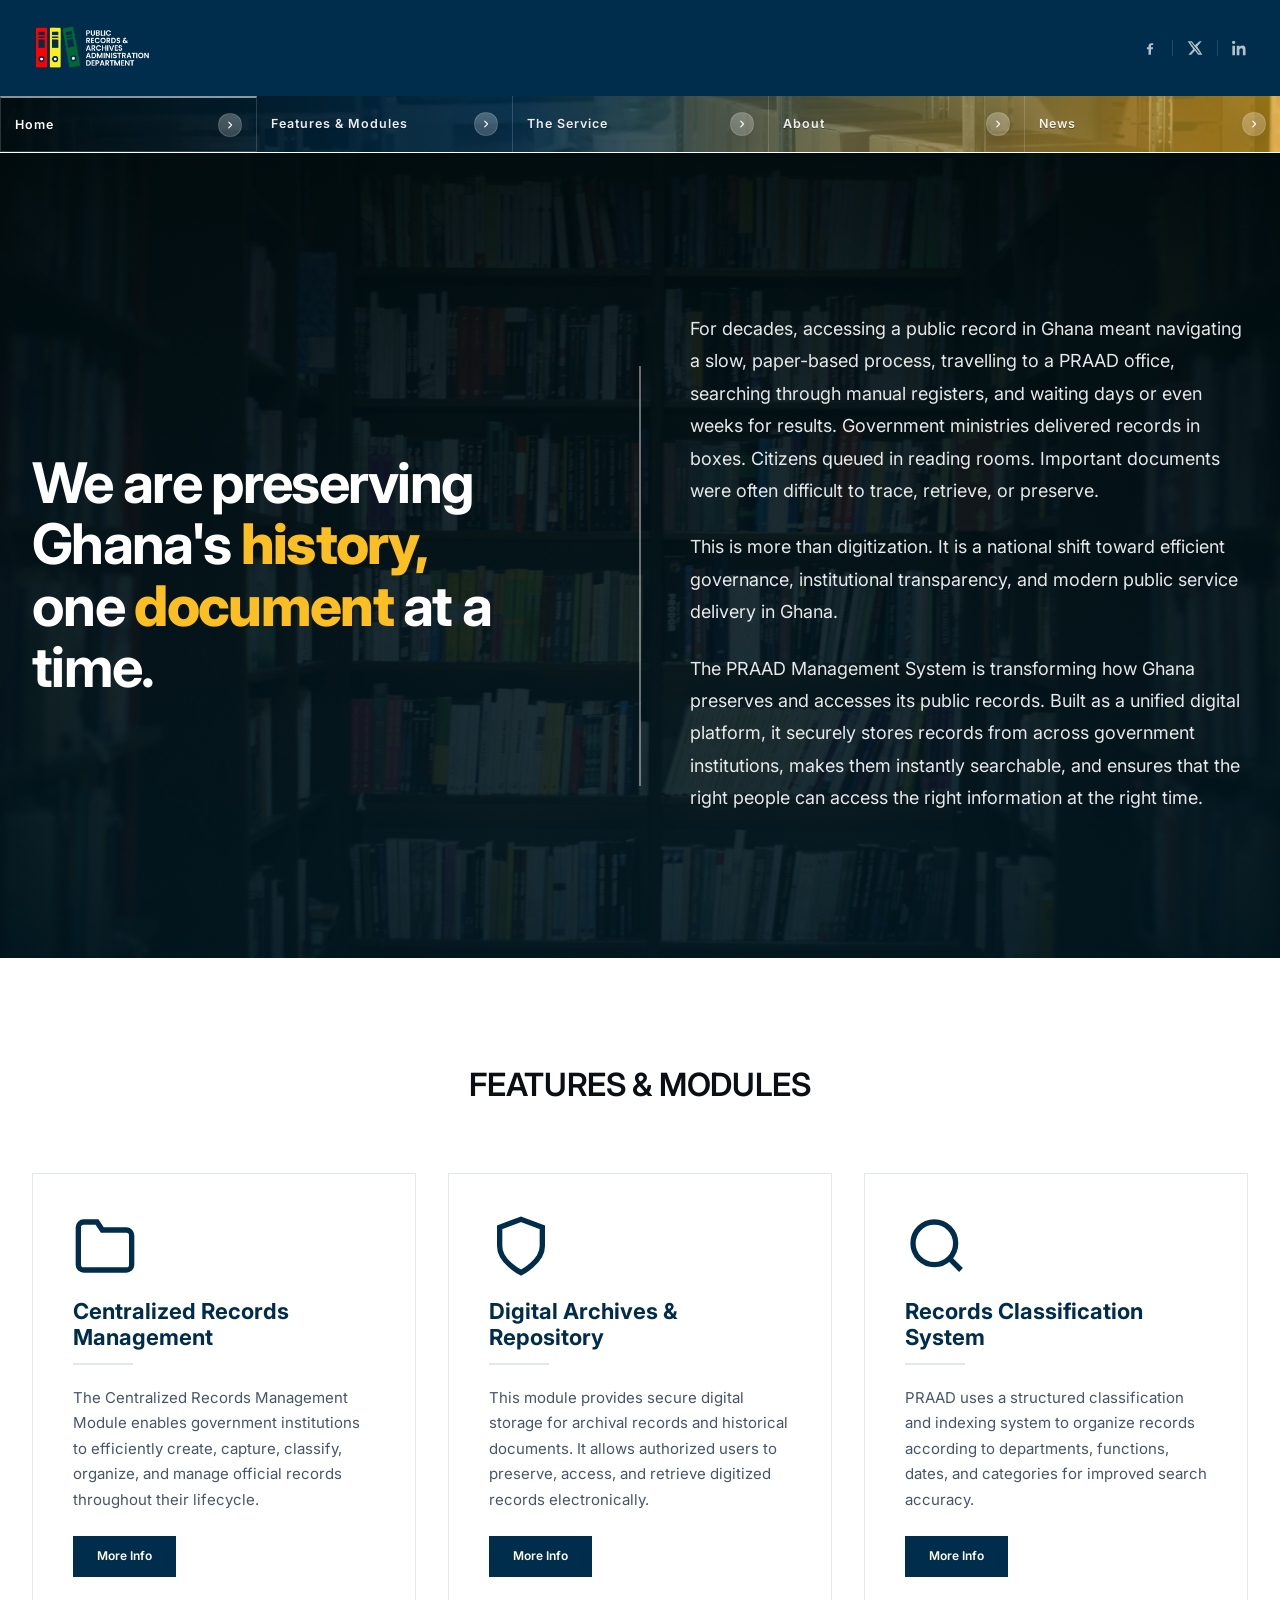
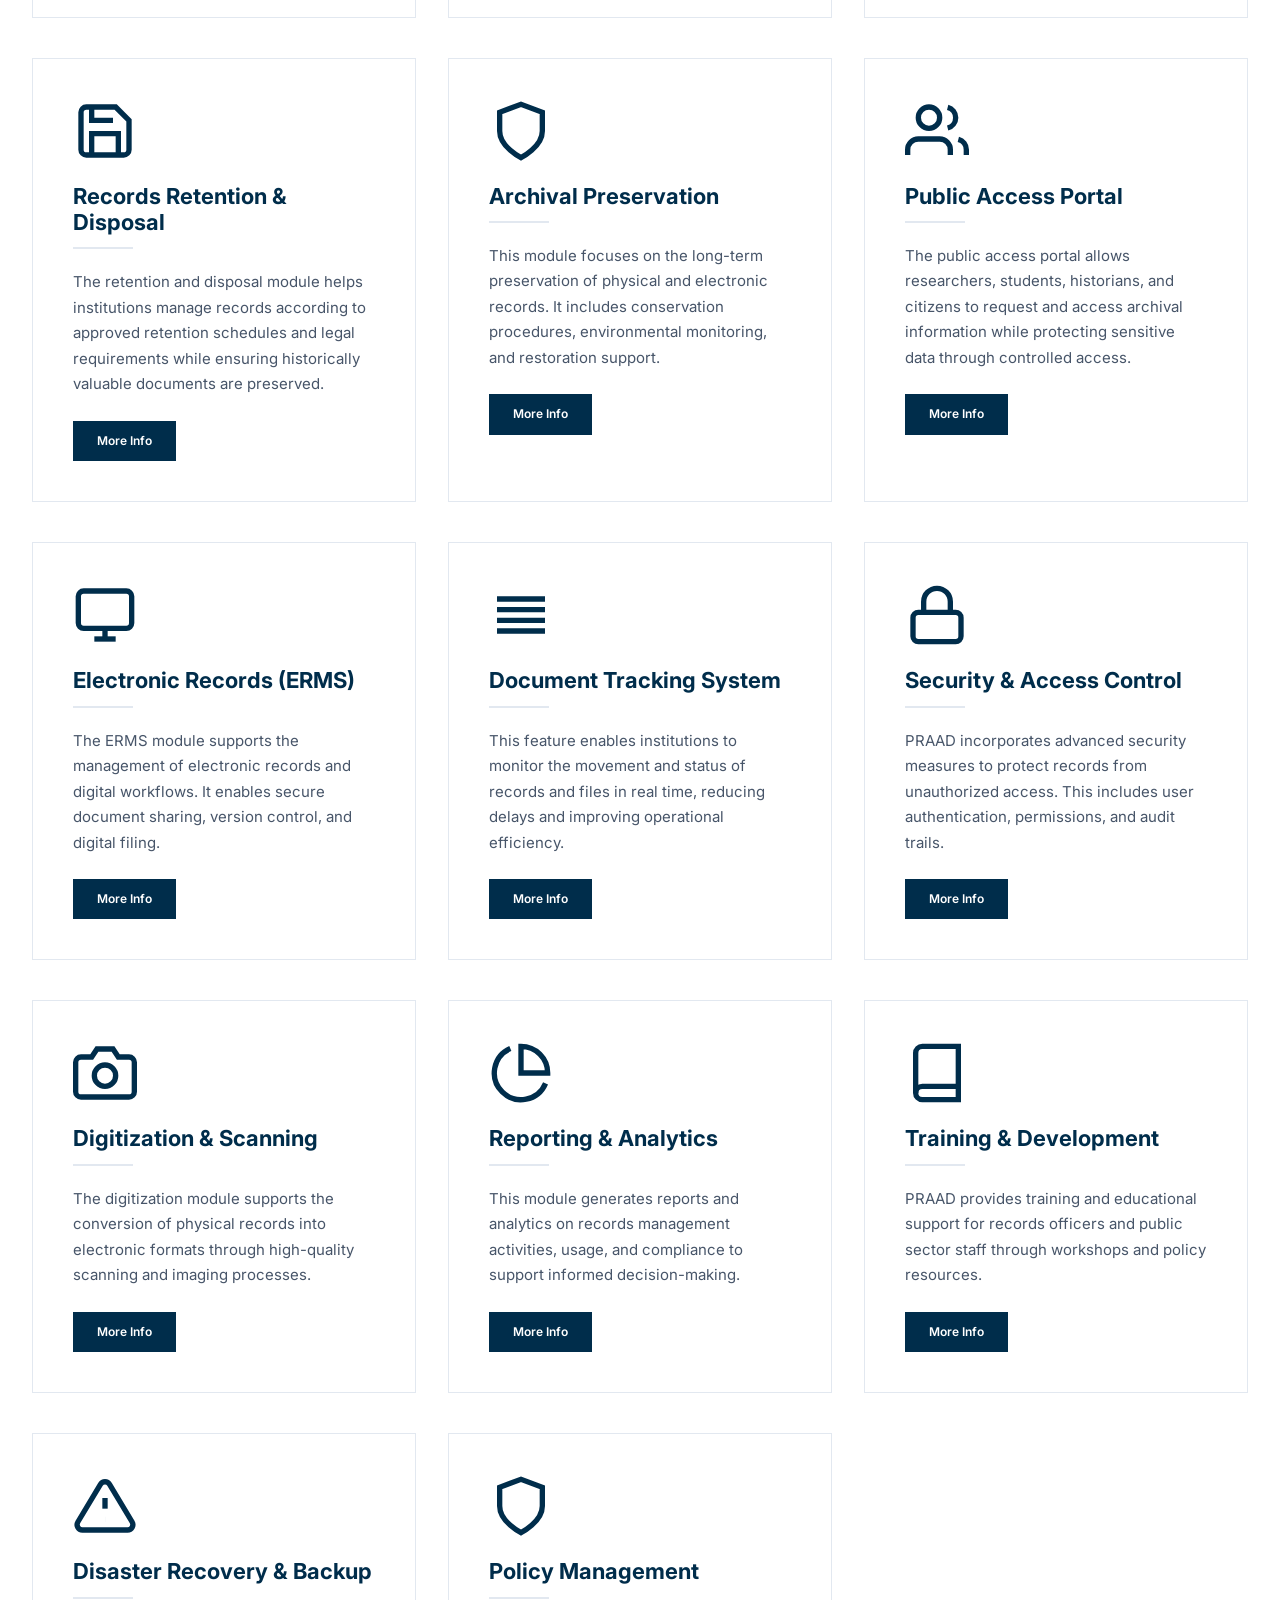
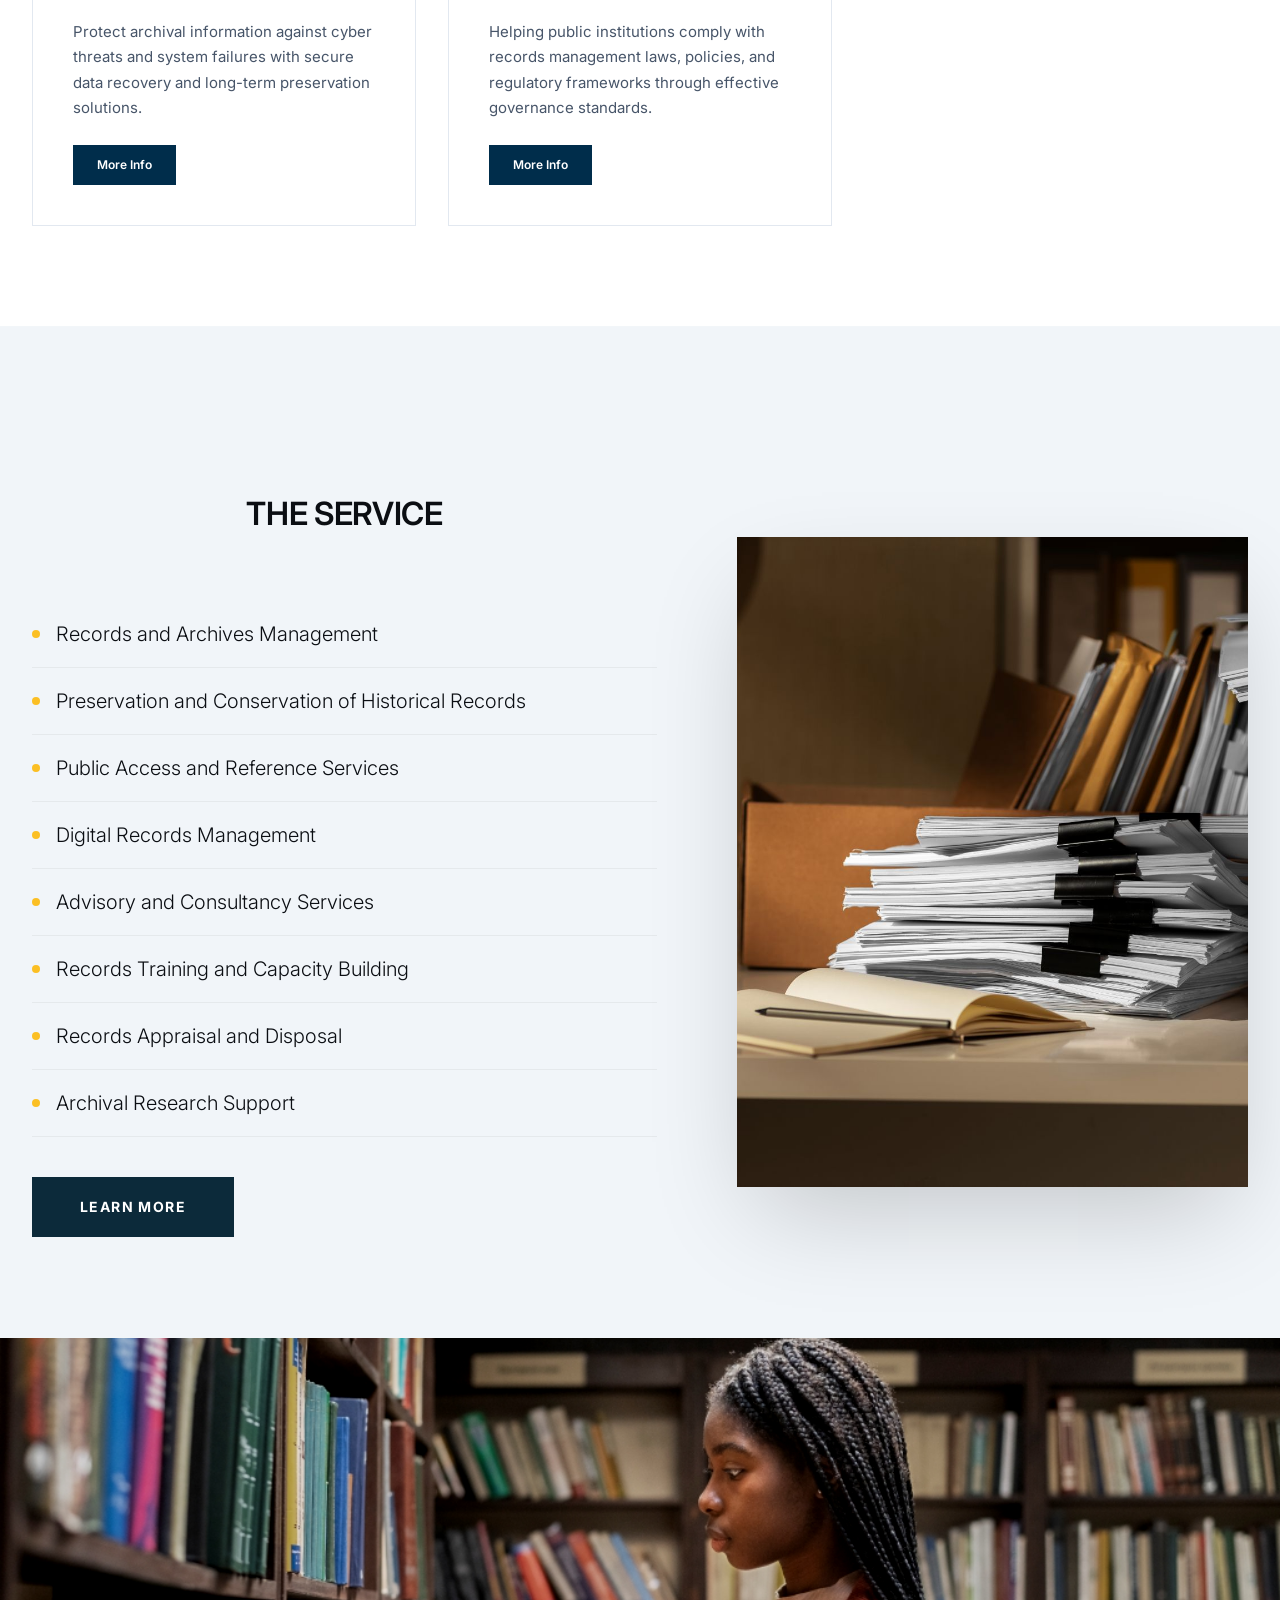
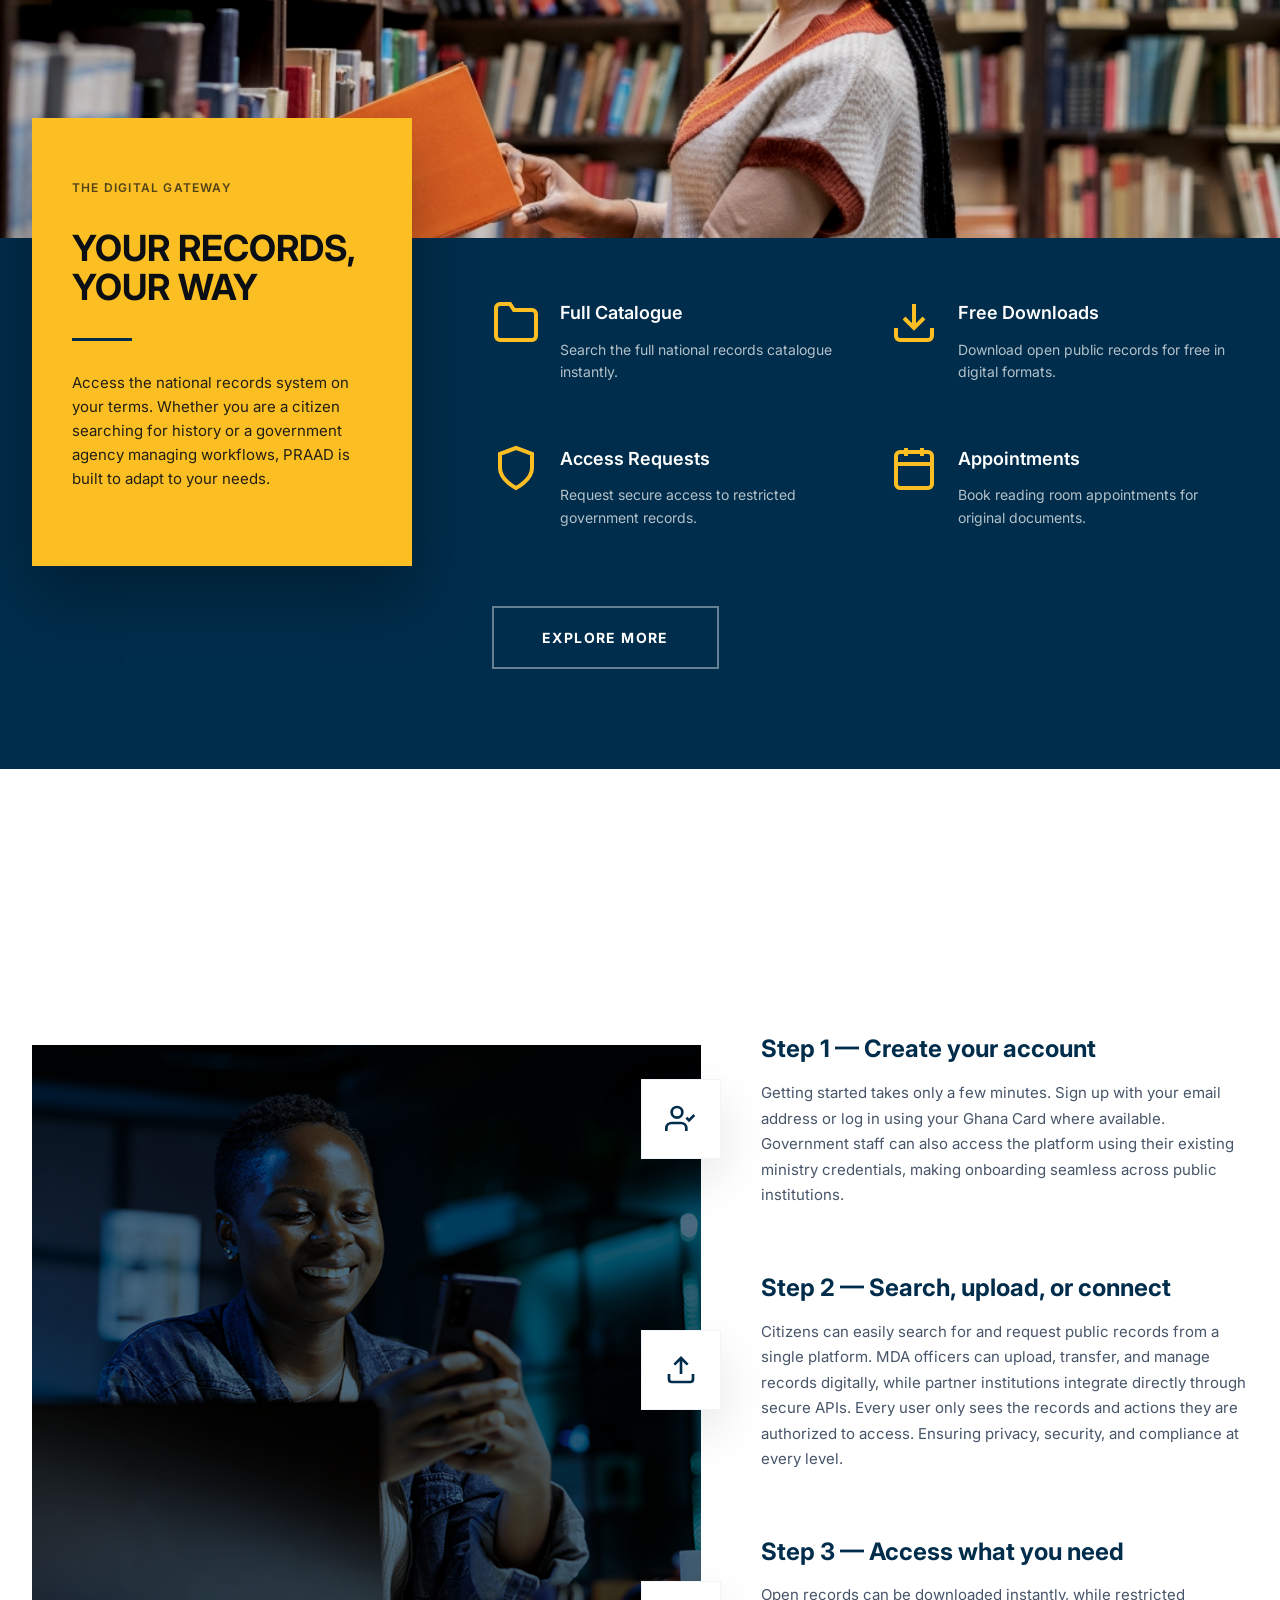
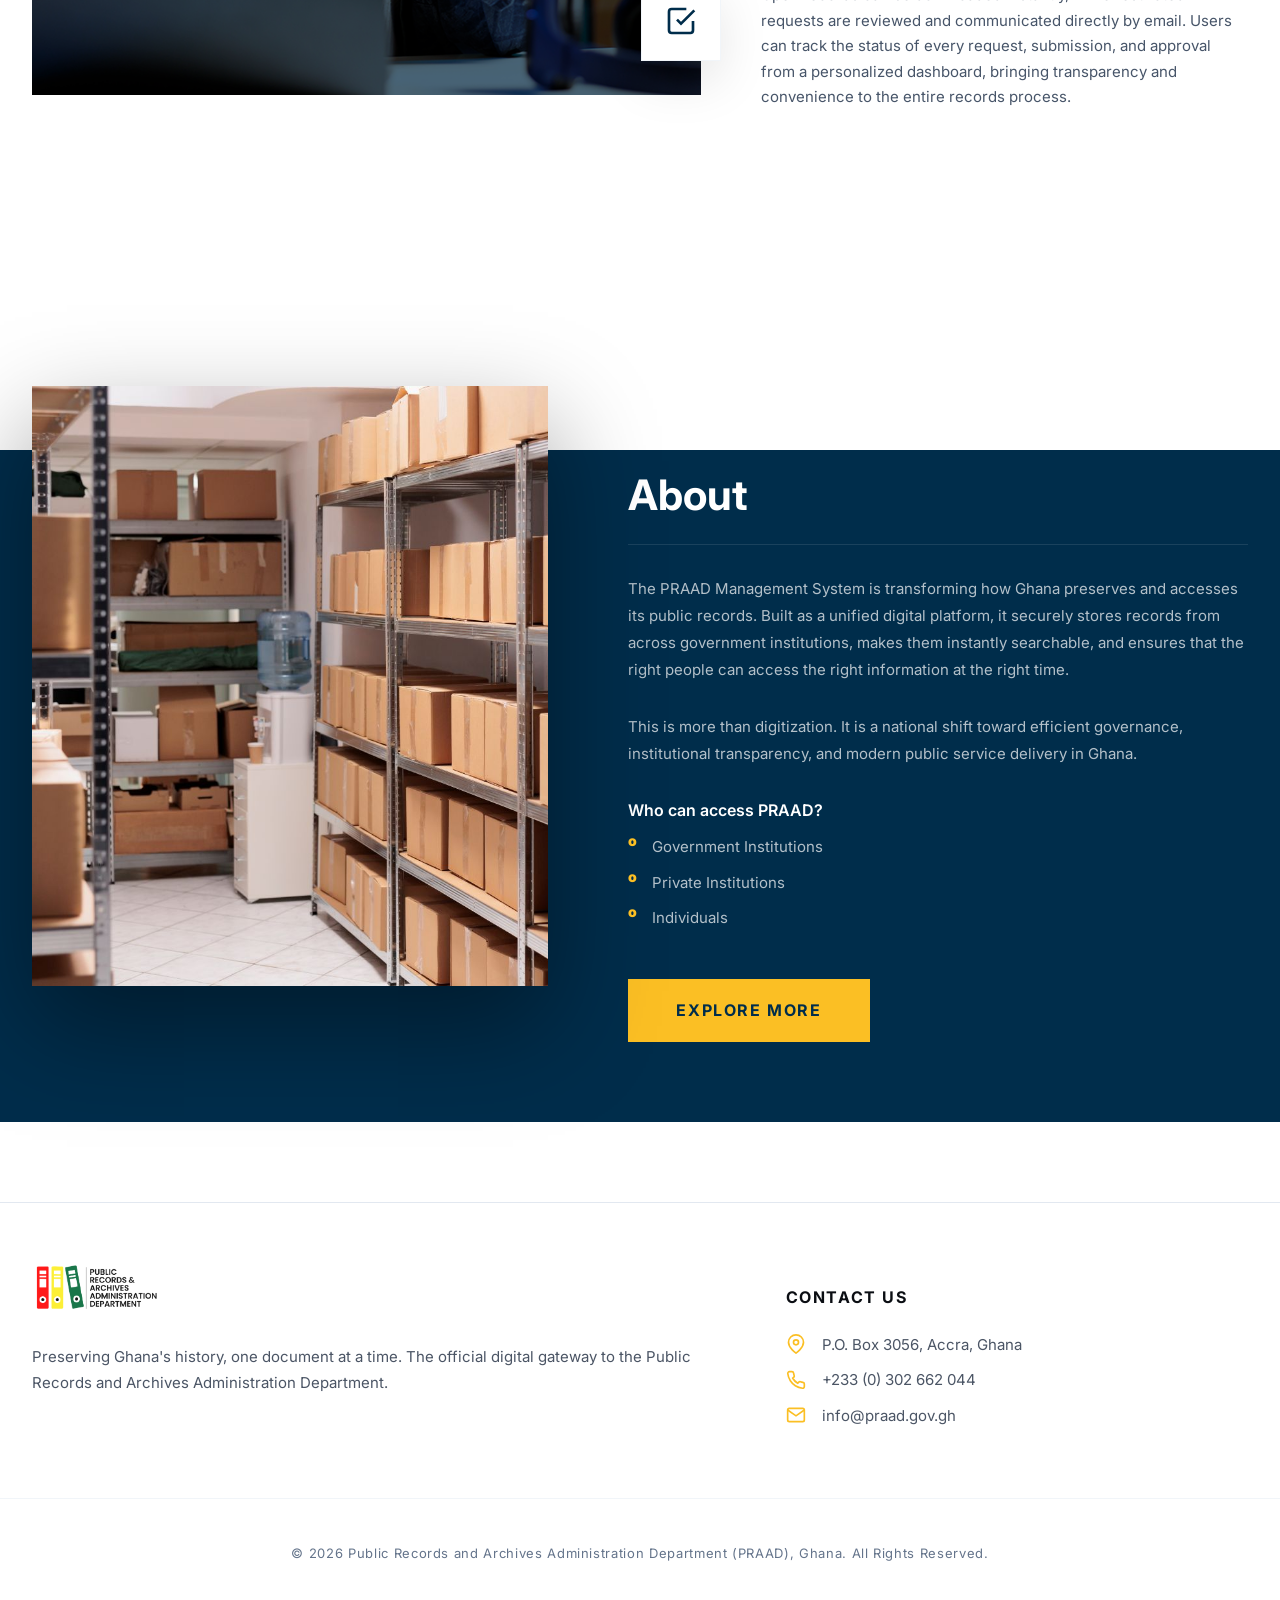
==== commit 5a282b82: "2nd commit" ====
--- a/index.html
+++ b/index.html
@@ -335,106 +335,46 @@
         </div>
       </div>
     </section>
-
-    <section id="onboarding" class="section section--onboarding">
+    <section class="section section--onboarding-new">
       <div class="container">
-        <h2 class="section__title">THE ONBOARDING</h2>
-        
-        <div class="onboarding-grid">
-          <div class="onboarding__content">
-            <div class="onboarding-items-grid">
-              <div class="onboarding-item accordion__item">
-                <div class="onboarding-bar accordion__trigger">
-                  <span class="onboarding-bar__num">01</span>
-                  <span class="onboarding-bar__title">Data Collection and Records Preparation</span>
-                  <svg class="onboarding-bar__icon" viewBox="0 0 24 24" fill="none" stroke="currentColor" stroke-width="2"><polyline points="6 9 12 15 18 9"></polyline></svg>
-                </div>
-                <div class="onboarding-content accordion__content">
-                  <p>Existing physical and electronic records are gathered, reviewed, and prepared for migration into the PRAAD system. This process includes records sorting, classification, indexing, file verification, metadata assignment, and identification of records for digitization or archival preservation.</p>
-                </div>
-              </div>
-
-              <div class="onboarding-item accordion__item">
-                <div class="onboarding-bar accordion__trigger">
-                  <span class="onboarding-bar__num">02</span>
-                  <span class="onboarding-bar__title">Digitization and Data Migration</span>
-                  <svg class="onboarding-bar__icon" viewBox="0 0 24 24" fill="none" stroke="currentColor" stroke-width="2"><polyline points="6 9 12 15 18 9"></polyline></svg>
-                </div>
-                <div class="onboarding-content accordion__content">
-                  <p>Physical records are scanned and converted into digital formats where necessary. Existing electronic records and databases are securely migrated into the new system while maintaining data integrity, accuracy, and accessibility throughout the transition process.</p>
-                </div>
-              </div>
-
-              <div class="onboarding-item accordion__item">
-                <div class="onboarding-bar accordion__trigger">
-                  <span class="onboarding-bar__num">03</span>
-                  <span class="onboarding-bar__title">System Integration and Testing</span>
-                  <svg class="onboarding-bar__icon" viewBox="0 0 24 24" fill="none" stroke="currentColor" stroke-width="2"><polyline points="6 9 12 15 18 9"></polyline></svg>
-                </div>
-                <div class="onboarding-content accordion__content">
-                  <p>The configured system undergoes testing to ensure all modules, workflows, security controls, and retrieval functions operate effectively. Integration with existing institutional systems may also be carried out to support seamless information management and operational continuity.</p>
-                </div>
-              </div>
-
-              <div class="onboarding-item accordion__item">
-                <div class="onboarding-bar accordion__trigger">
-                  <span class="onboarding-bar__num">04</span>
-                  <span class="onboarding-bar__title">User Training and Capacity Building</span>
-                  <svg class="onboarding-bar__icon" viewBox="0 0 24 24" fill="none" stroke="currentColor" stroke-width="2"><polyline points="6 9 12 15 18 9"></polyline></svg>
-                </div>
-                <div class="onboarding-content accordion__content">
-                  <p>PRAAD provides comprehensive training sessions for records officers, administrators, and institutional staff. Training covers system usage, records management procedures, digital workflows, security protocols, document retrieval, and compliance responsibilities to ensure smooth adoption.</p>
-                </div>
-              </div>
-
-              <div class="onboarding-item accordion__item">
-                <div class="onboarding-bar accordion__trigger">
-                  <span class="onboarding-bar__num">05</span>
-                  <span class="onboarding-bar__title">Pilot Deployment and Validation</span>
-                  <svg class="onboarding-bar__icon" viewBox="0 0 24 24" fill="none" stroke="currentColor" stroke-width="2"><polyline points="6 9 12 15 18 9"></polyline></svg>
-                </div>
-                <div class="onboarding-content accordion__content">
-                  <p>A pilot implementation is conducted within selected departments or units to evaluate system performance under real operational conditions. Feedback is collected, adjustments are made where necessary, and final validations are completed before full deployment.</p>
-                </div>
-              </div>
-
-              <div class="onboarding-item accordion__item">
-                <div class="onboarding-bar accordion__trigger">
-                  <span class="onboarding-bar__num">06</span>
-                  <span class="onboarding-bar__title">Full System Deployment</span>
-                  <svg class="onboarding-bar__icon" viewBox="0 0 24 24" fill="none" stroke="currentColor" stroke-width="2"><polyline points="6 9 12 15 18 9"></polyline></svg>
-                </div>
-                <div class="onboarding-content accordion__content">
-                  <p>After successful testing and validation, the PRAAD solution is fully deployed across the institution. All approved users gain access to the system, and records management operations officially transition into the new environment.</p>
-                </div>
-              </div>
-
-              <div class="onboarding-item accordion__item">
-                <div class="onboarding-bar accordion__trigger">
-                  <span class="onboarding-bar__num">07</span>
-                  <span class="onboarding-bar__title">Monitoring and Post-Implementation Support</span>
-                  <svg class="onboarding-bar__icon" viewBox="0 0 24 24" fill="none" stroke="currentColor" stroke-width="2"><polyline points="6 9 12 15 18 9"></polyline></svg>
-                </div>
-                <div class="onboarding-content accordion__content">
-                  <p>PRAAD provides continuous technical support, monitoring, and maintenance services after deployment. This includes system updates, troubleshooting, performance monitoring, user assistance, backup management, and ongoing advisory services to ensure long-term operational success.</p>
-                </div>
-              </div>
-
-              <div class="onboarding-item accordion__item">
-                <div class="onboarding-bar accordion__trigger">
-                  <span class="onboarding-bar__num">08</span>
-                  <span class="onboarding-bar__title">Compliance Review and Continuous Improvement</span>
-                  <svg class="onboarding-bar__icon" viewBox="0 0 24 24" fill="none" stroke="currentColor" stroke-width="2"><polyline points="6 9 12 15 18 9"></polyline></svg>
-                </div>
-                <div class="onboarding-content accordion__content">
-                  <p>Periodic evaluations are conducted to ensure the institution remains compliant with records management policies and archival standards. PRAAD also supports continuous improvement initiatives through system enhancements, policy updates, and advanced records management recommendations.</p>
-                </div>
-              </div>
-            </div>
-          </div>
-        </div>
-      </div>
-    </section>
+        <div class="onboarding-new-grid">
+          <div class="onboarding-new__media">
+            <img src="Images/female-student-using-mobile-device.jpg" alt="Institutional Training" />
+            <div class="onboarding-new__overlay"></div>
+          </div>
+
+          <div class="onboarding-new__content">
+            <div class="onboarding-new__item">
+              <div class="onboarding-new__icon">
+                <svg viewBox="0 0 24 24" fill="none" stroke="currentColor" stroke-width="2"><path d="M16 21v-2a4 4 0 0 0-4-4H5a4 4 0 0 0-4 4v2"></path><circle cx="9" cy="7" r="4"></circle><polyline points="16 11 18 13 22 9"></polyline></svg>
+              </div>
+              <div class="onboarding-new__text">
+                <h4>Step 1 — Create your account</h4>
+                <p>Getting started takes only a few minutes. Sign up with your email address or log in using your Ghana Card where available. Government staff can also access the platform using their existing ministry credentials, making onboarding seamless across public institutions.</p>
+              </div>
+            </div>
+
+            <div class="onboarding-new__item">
+              <div class="onboarding-new__icon">
+                <svg viewBox="0 0 24 24" fill="none" stroke="currentColor" stroke-width="2"><path d="M21 15v4a2 2 0 0 1-2 2H5a2 2 0 0 1-2-2v-4"></path><polyline points="17 8 12 3 7 8"></polyline><line x1="12" y1="3" x2="12" y2="15"></line></svg>
+              </div>
+              <div class="onboarding-new__text">
+                <h4>Step 2 — Search, upload, or connect</h4>
+                <p>Citizens can easily search for and request public records from a single platform. MDA officers can upload, transfer, and manage records digitally, while partner institutions integrate directly through secure APIs. Every user only sees the records and actions they are authorized to access. Ensuring privacy, security, and compliance at every level.</p>
+              </div>
+            </div>
+
+            <div class="onboarding-new__item">
+              <div class="onboarding-new__icon">
+                <svg viewBox="0 0 24 24" fill="none" stroke="currentColor" stroke-width="2"><polyline points="9 11 12 14 22 4"></polyline><path d="M21 12v7a2 2 0 0 1-2 2H5a2 2 0 0 1-2-2V5a2 2 0 0 1 2-2h11"></path></svg>
+              </div>
+              <div class="onboarding-new__text">
+                <h4>Step 3 — Access what you need</h4>
+                <p>Open records can be downloaded instantly, while restricted requests are reviewed and communicated directly by email. Users can track the status of every request, submission, and approval from a personalized dashboard, bringing transparency and convenience to the entire records process.</p>
+              </div>
+            </div>
+          </div>
+        </div>
       </div>
     </section>
 
@@ -512,6 +452,7 @@
     </div>
   </footer>
 
+  <script src="js/news-data.js"></script>
   <script src="script.js"></script>
 </body>
 </html>
--- a/styles.css
+++ b/styles.css
@@ -1661,6 +1661,289 @@
   .about-video__img-wrap img { height: 450px; }
 }
 
+/* News Article Styles */
+.news-article {
+  max-width: 800px;
+  margin: 0 auto;
+  padding: 40px 0;
+}
+
+.news-article__title {
+  font-size: 44px;
+  font-weight: 800;
+  color: #002d4b;
+  line-height: 1.15;
+  margin-bottom: 24px;
+  letter-spacing: -0.02em;
+}
+
+.news-article__meta {
+  display: flex;
+  align-items: center;
+  gap: 24px;
+  margin-bottom: 40px;
+  padding-bottom: 24px;
+  border-bottom: 1px solid #e2e8f0;
+}
+
+.news-article__meta-item {
+  display: flex;
+  align-items: center;
+  gap: 8px;
+  font-size: 14px;
+  color: #64748b;
+  font-weight: 500;
+}
+
+.news-article__meta-item svg {
+  width: 16px;
+  height: 16px;
+  color: #94a3b8;
+}
+
+.news-article__featured-img {
+  margin-bottom: 48px;
+  border-radius: 16px;
+  overflow: hidden;
+  box-shadow: 0 20px 50px rgba(0,0,0,0.1);
+}
+
+.news-article__featured-img img {
+  width: 100%;
+  height: auto;
+  display: block;
+}
+
+.news-article__content {
+  font-size: 17px;
+  line-height: 1.8;
+  color: #334155;
+}
+
+.news-article__content p {
+  margin-bottom: 24px;
+}
+
+.news-article__content strong {
+  color: #002d4b;
+}
+
+.news-article__content blockquote {
+  font-style: italic;
+  font-size: 19px;
+  color: #002d4b;
+  padding-left: 24px;
+  border-left: 4px solid #fbbf24;
+  margin: 40px 0;
+  line-height: 1.6;
+}
+
+.news-article__author {
+  margin-top: 60px;
+  font-weight: 700;
+  font-size: 13px;
+  color: #002d4b;
+  text-transform: uppercase;
+  letter-spacing: 0.1em;
+  padding-top: 24px;
+  border-top: 1px solid #f1f5f9;
+}
+
+@media (max-width: 720px) {
+  .news-article__title { font-size: 32px; }
+  .news-article__meta { gap: 16px; flex-wrap: wrap; }
+  .news-article__content { font-size: 16px; }
+}
+
+/* News Grid & Cards */
+.news-grid {
+  display: grid;
+  grid-template-columns: repeat(auto-fill, minmax(350px, 1fr));
+  gap: 40px;
+  padding: 40px 0;
+}
+
+.news-card {
+  background: #fff;
+  border-radius: 20px;
+  overflow: hidden;
+  border: 1px solid #e2e8f0;
+  transition: all 0.4s cubic-bezier(0.4, 0, 0.2, 1);
+  display: flex;
+  flex-direction: column;
+  text-decoration: none;
+  height: 100%;
+}
+
+.news-card:hover {
+  box-shadow: 0 30px 60px rgba(0,0,0,0.08);
+}
+
+.news-card__img-wrap {
+  width: 100%;
+  height: 240px;
+  overflow: hidden;
+}
+
+.news-card__img-wrap img {
+  width: 100%;
+  height: 100%;
+  object-fit: cover;
+  transition: transform 0.6s ease;
+}
+
+.news-card:hover .news-card__img-wrap img {
+  transform: scale(1.1);
+}
+
+.news-card__body {
+  padding: 30px;
+  flex-grow: 1;
+  display: flex;
+  flex-direction: column;
+}
+
+.news-card__meta {
+  display: flex;
+  align-items: center;
+  gap: 12px;
+  font-size: 13px;
+  color: #64748b;
+  font-weight: 600;
+  margin-bottom: 16px;
+  text-transform: uppercase;
+  letter-spacing: 0.05em;
+}
+
+.news-card__title {
+  font-size: 22px;
+  font-weight: 700;
+  color: #002d4b;
+  line-height: 1.3;
+  margin-bottom: 16px;
+  display: -webkit-box;
+  -webkit-line-clamp: 3;
+  -webkit-box-orient: vertical;
+  overflow: hidden;
+}
+
+.news-card__excerpt {
+  font-size: 15px;
+  color: #64748b;
+  line-height: 1.6;
+  margin-bottom: 24px;
+  display: -webkit-box;
+  -webkit-line-clamp: 3;
+  -webkit-box-orient: vertical;
+  overflow: hidden;
+}
+
+.news-card__footer {
+  margin-top: auto;
+  display: flex;
+  align-items: center;
+  color: #0d9488;
+  font-weight: 700;
+  font-size: 14px;
+  gap: 8px;
+}
+
+.news-card__footer svg {
+  width: 18px;
+  height: 18px;
+  transition: transform 0.3s ease;
+}
+
+.news-card:hover .news-card__footer svg {
+  transform: translateX(5px);
+}
+
+@media (max-width: 480px) {
+  .news-grid { grid-template-columns: 1fr; }
+}
+
+/* News Carousel */
+.section--news {
+  background: #f8fafc;
+  overflow: hidden;
+}
+
+.section__header {
+  display: flex;
+  justify-content: space-between;
+  align-items: center;
+  margin-bottom: 40px;
+}
+
+.news-carousel {
+  position: relative;
+  padding: 20px 0 60px;
+}
+
+.news-carousel__track {
+  display: flex;
+  gap: 30px;
+  transition: transform 0.6s cubic-bezier(0.4, 0, 0.2, 1);
+}
+
+.news-carousel__slide {
+  flex: 0 0 calc(33.333% - 20px);
+  min-width: 320px;
+}
+
+.news-carousel__nav {
+  position: absolute;
+  bottom: 0;
+  right: 0;
+  display: flex;
+  gap: 12px;
+}
+
+.news-carousel__btn {
+  width: 48px;
+  height: 48px;
+  border-radius: 50%;
+  border: 2px solid #002d4b;
+  background: transparent;
+  color: #002d4b;
+  display: flex;
+  align-items: center;
+  justify-content: center;
+  cursor: pointer;
+  transition: all 0.3s ease;
+}
+
+.news-carousel__btn:hover {
+  background: #002d4b;
+  color: #fff;
+}
+
+.news-carousel__btn svg {
+  width: 24px;
+  height: 24px;
+}
+
+@media (max-width: 1100px) {
+  .news-carousel__slide {
+    flex: 0 0 calc(50% - 15px);
+  }
+}
+
+@media (max-width: 720px) {
+  .news-carousel__slide {
+    flex: 0 0 100%;
+  }
+  .section__header {
+    flex-direction: column;
+    align-items: flex-start;
+    gap: 20px;
+  }
+  .news-carousel__nav {
+    position: relative;
+    margin-top: 30px;
+    justify-content: center;
+  }
+}
 
 .btn--outlined {
   background: transparent !important;
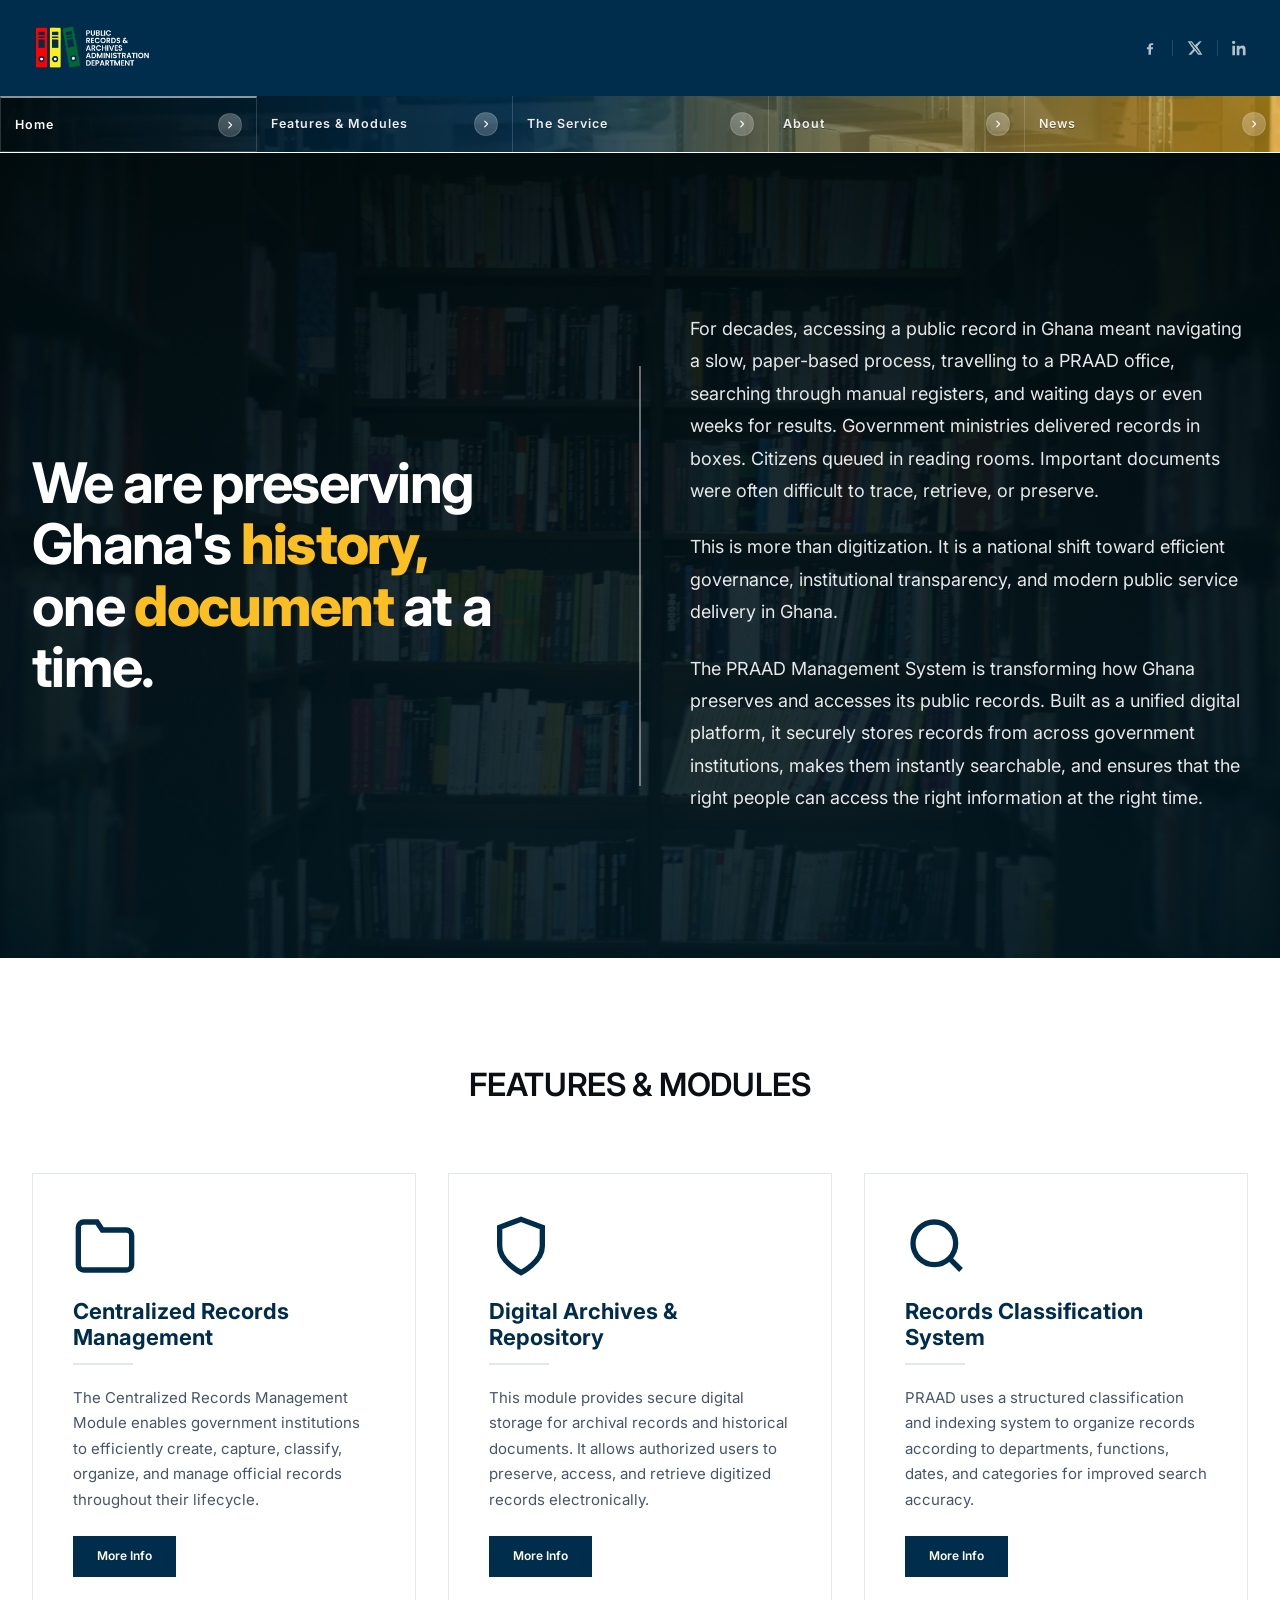
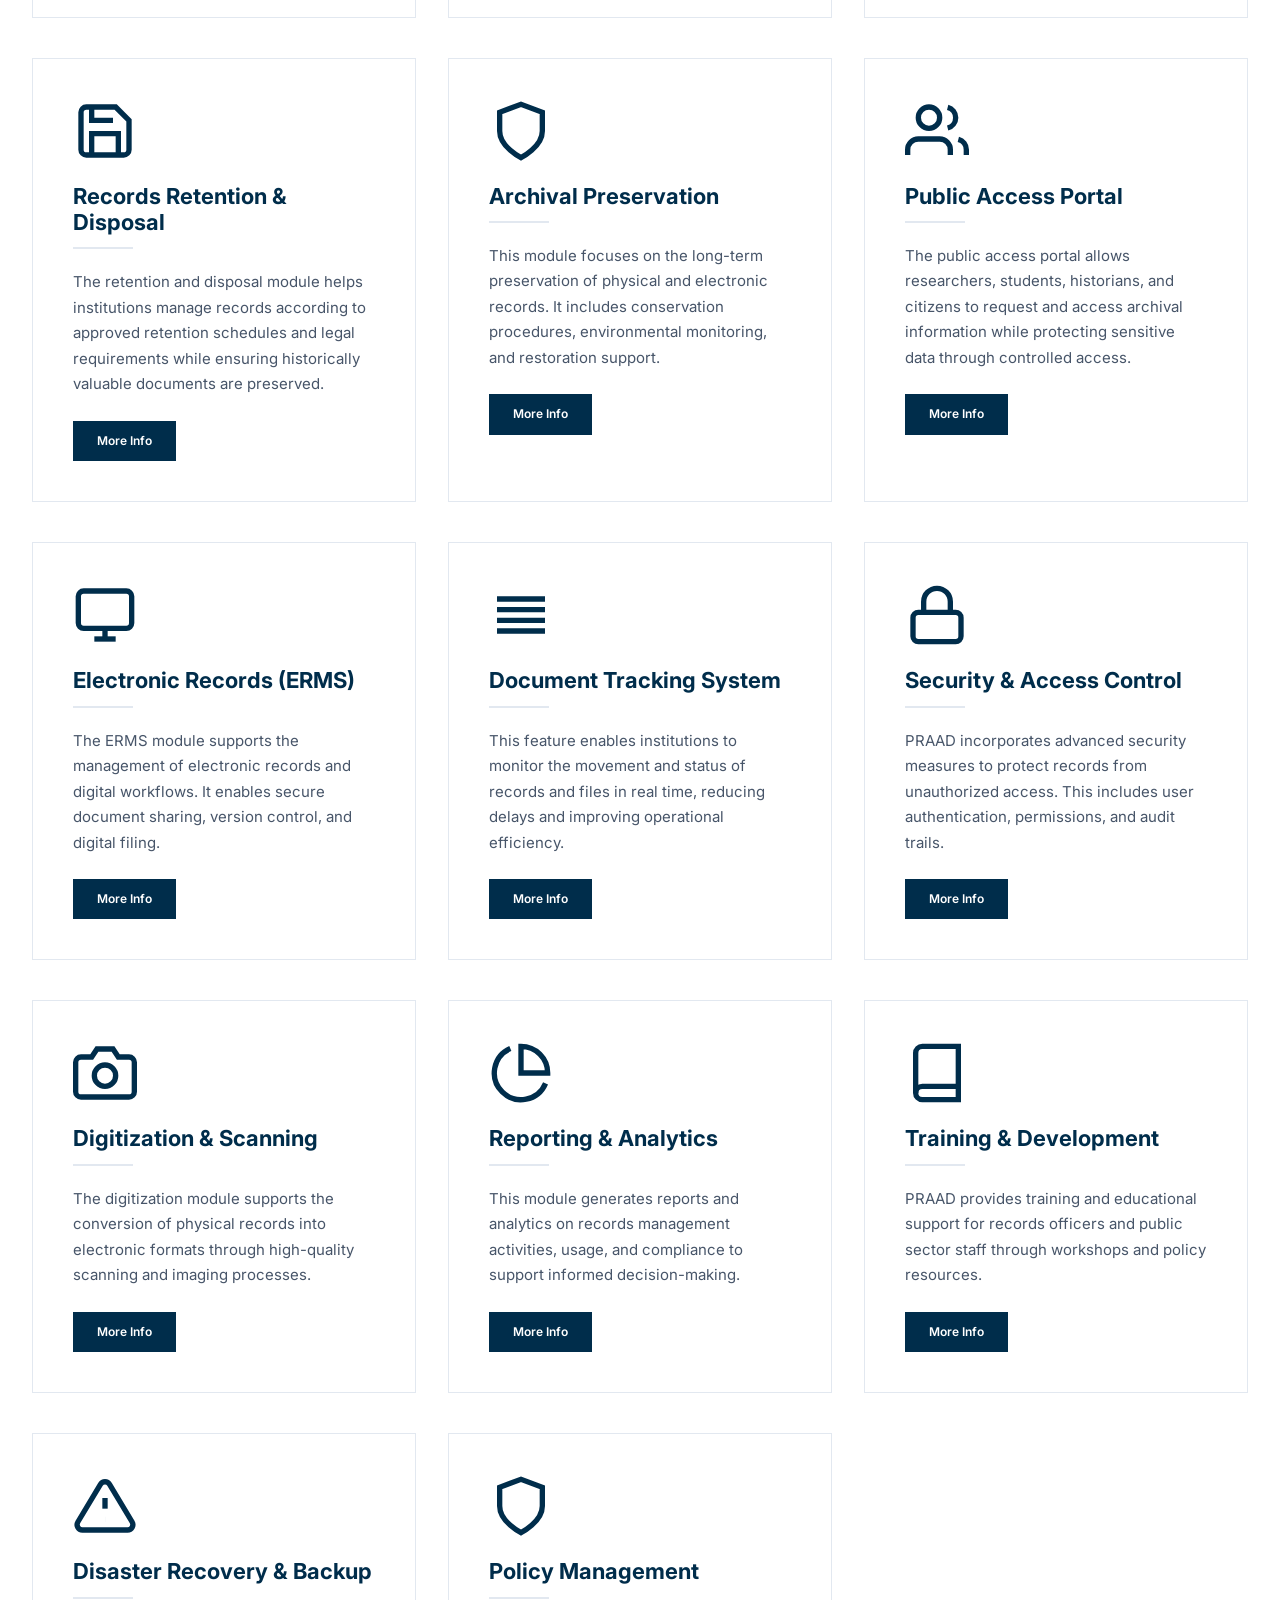
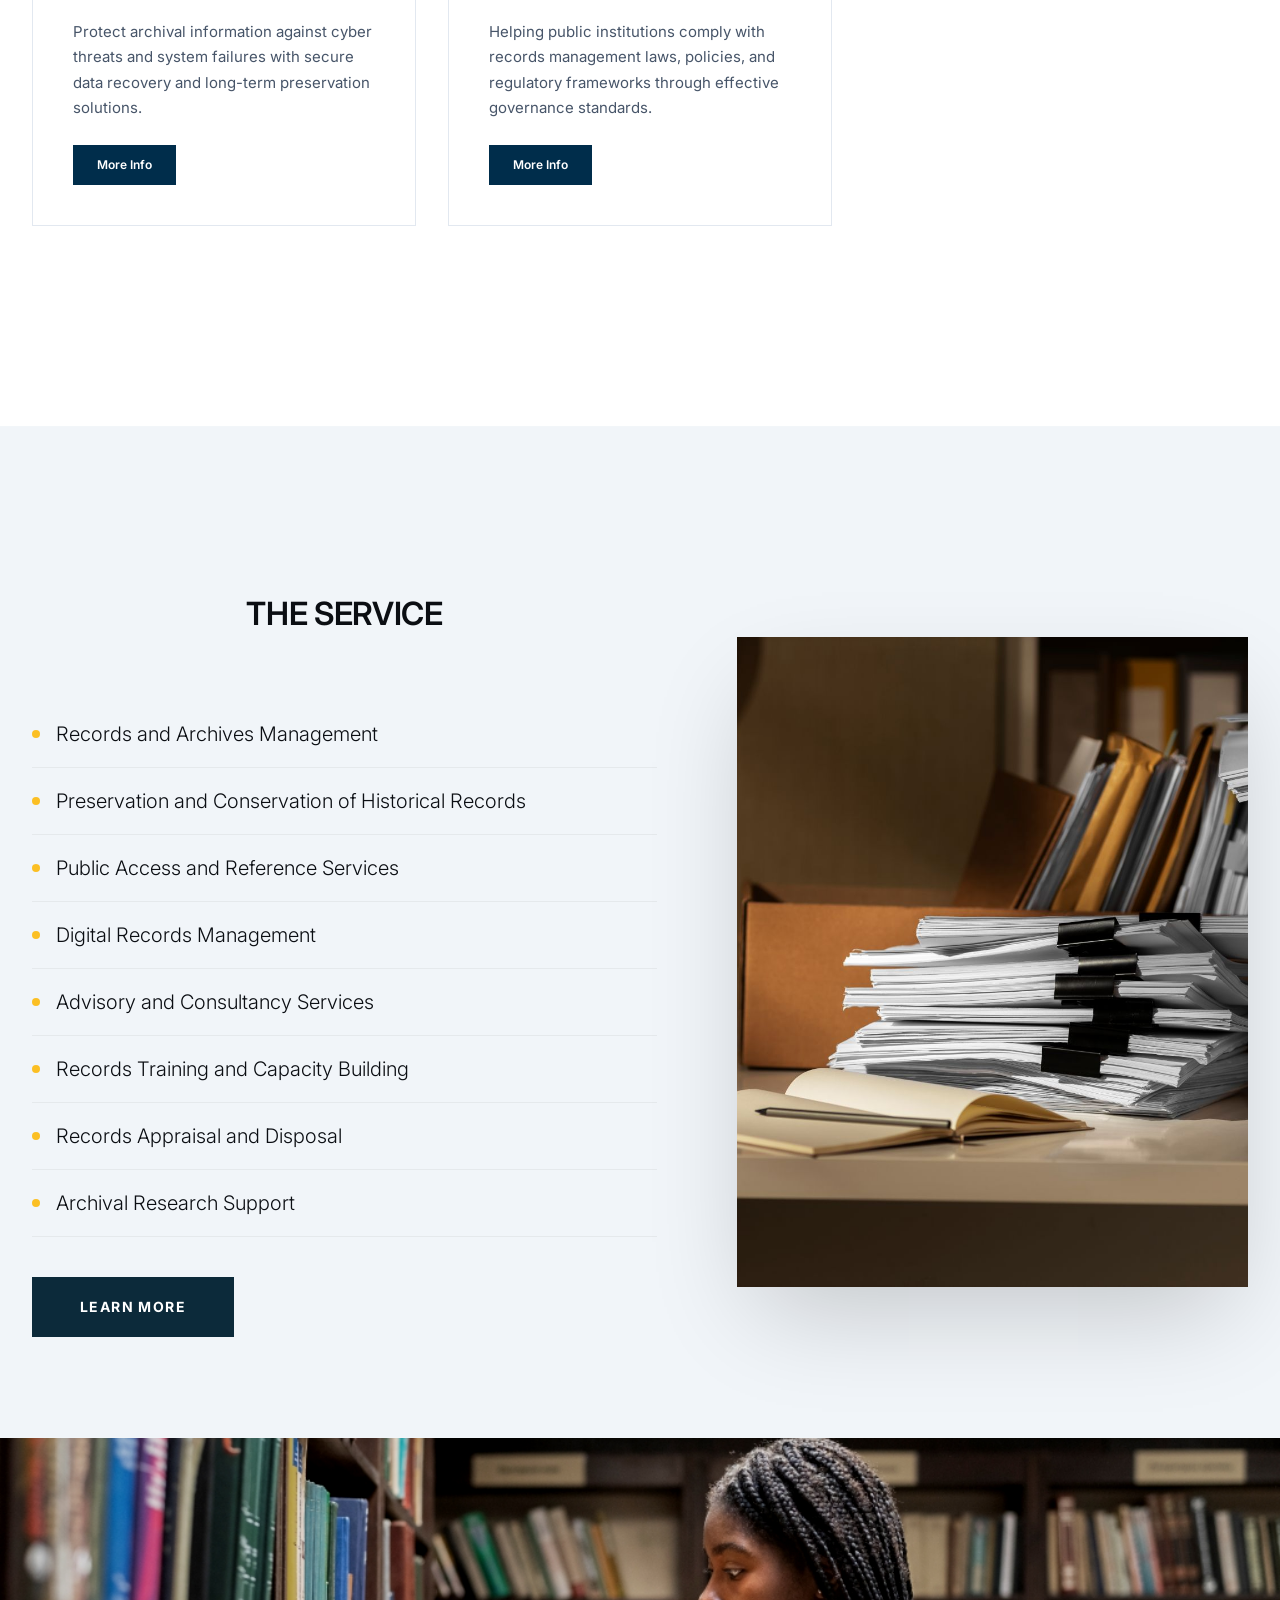
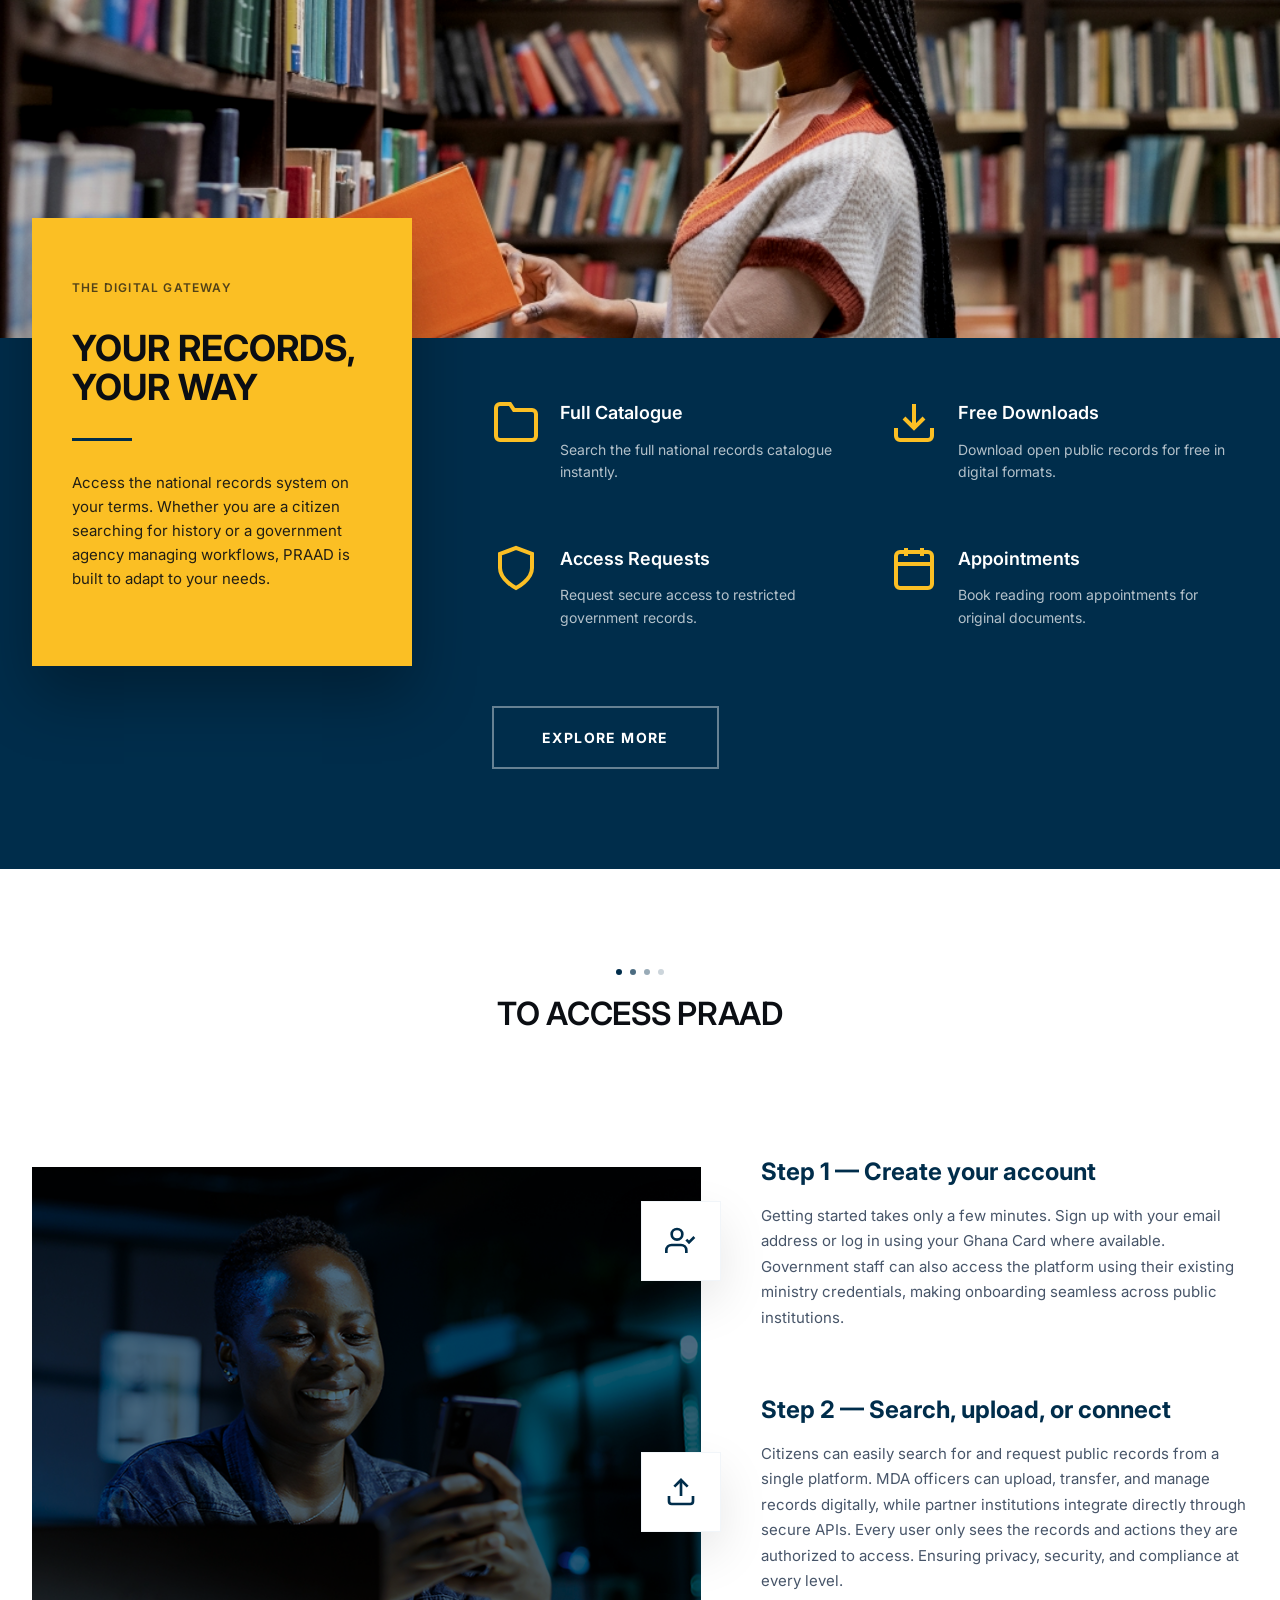
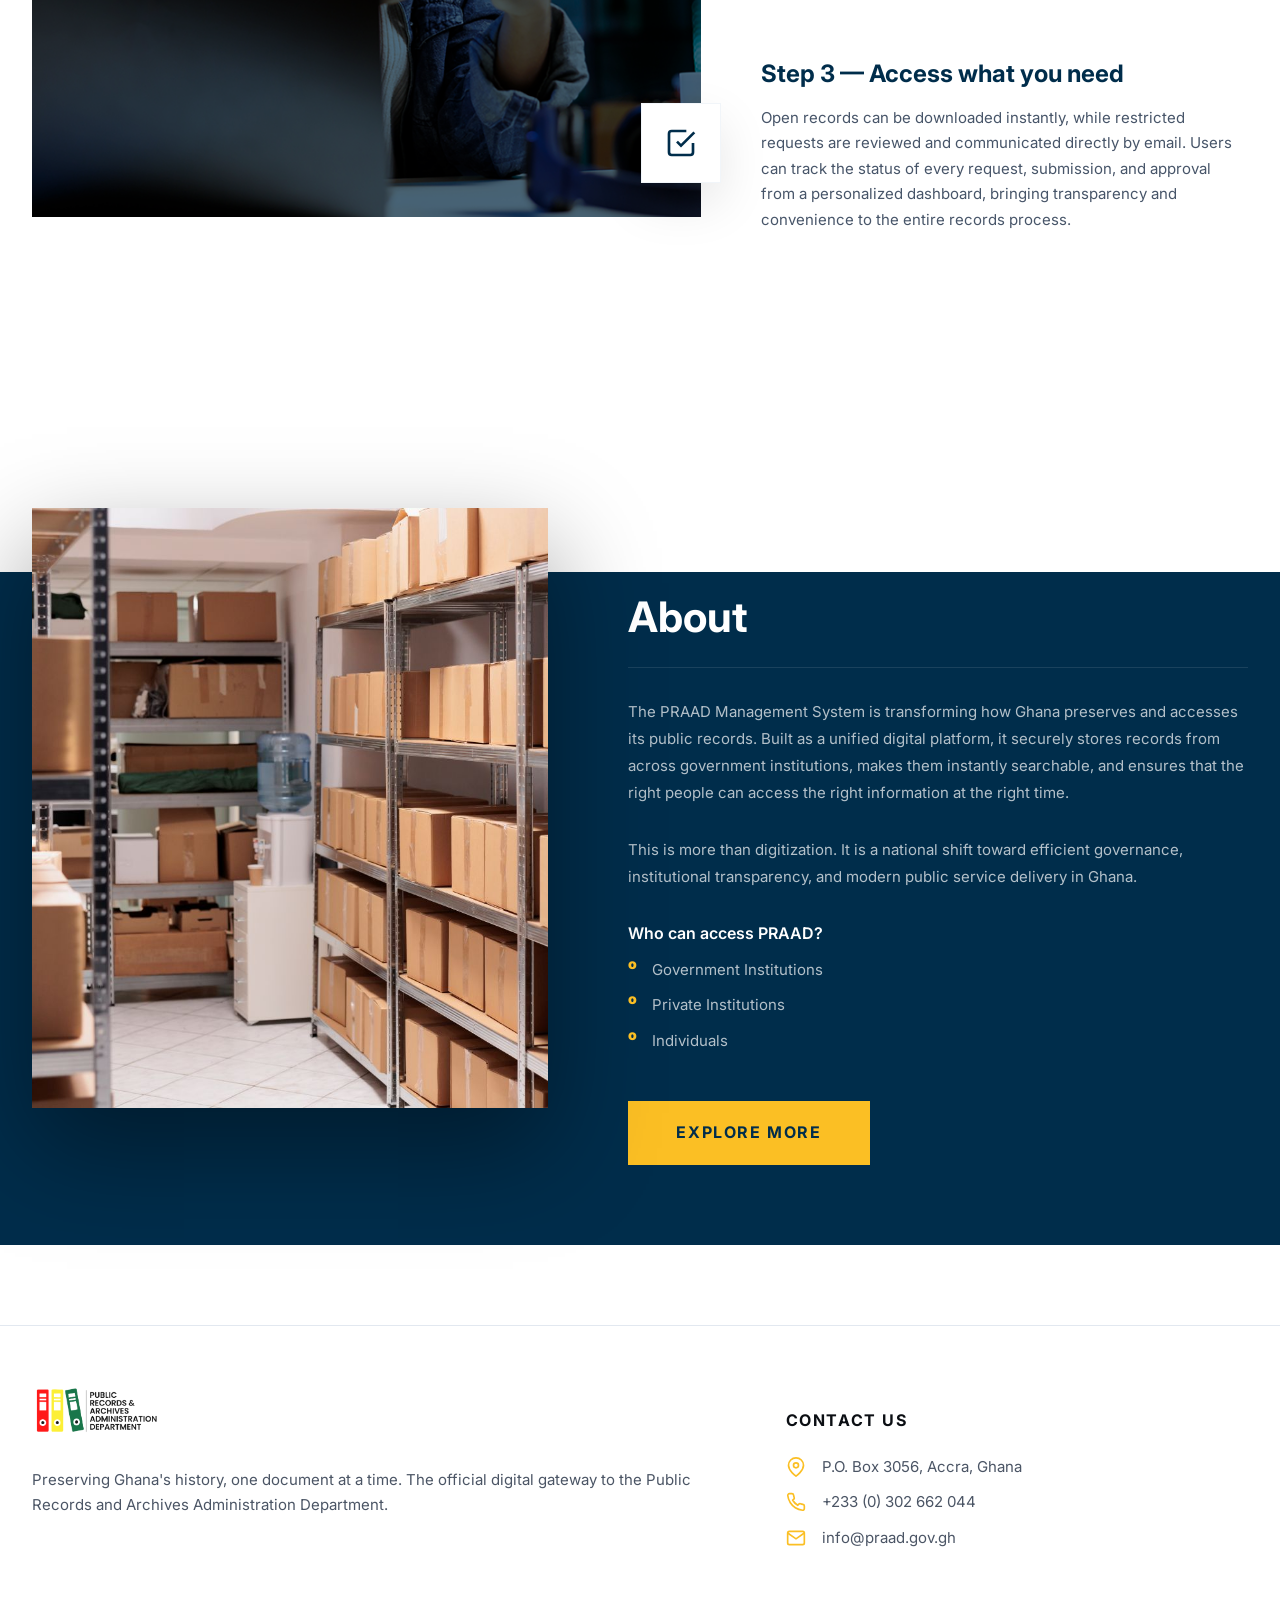
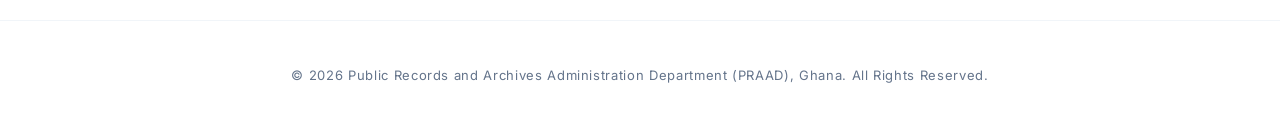
==== commit 0175e39d: "3rd commit" ====
--- a/index.html
+++ b/index.html
@@ -337,6 +337,10 @@
     </section>
     <section class="section section--onboarding-new">
       <div class="container">
+        <div class="section-decoration">
+          <span></span><span></span><span></span><span></span>
+        </div>
+        <h2 class="section__title" style="text-align: center; margin-bottom: 50px;">To Access PRAAD</h2>
         <div class="onboarding-new-grid">
           <div class="onboarding-new__media">
             <img src="Images/female-student-using-mobile-device.jpg" alt="Institutional Training" />
--- a/styles.css
+++ b/styles.css
@@ -539,6 +539,7 @@
   grid-template-columns: repeat(3, 1fr);
   gap: 40px 32px;
   margin-top: 60px;
+  margin-bottom: 100px;
 }
 
 .feature-item {
@@ -1862,6 +1863,25 @@
   .news-grid { grid-template-columns: 1fr; }
 }
 
+.section-decoration {
+  display: flex;
+  justify-content: center;
+  gap: 8px;
+  margin-bottom: 12px;
+}
+
+.section-decoration span {
+  width: 6px;
+  height: 6px;
+  background: #002d4b;
+  border-radius: 50%;
+  display: block;
+}
+
+.section-decoration span:nth-child(2) { opacity: 0.7; }
+.section-decoration span:nth-child(3) { opacity: 0.4; }
+.section-decoration span:nth-child(4) { opacity: 0.2; }
+
 /* News Carousel */
 .section--news {
   background: #f8fafc;
@@ -2299,7 +2319,7 @@
   grid-template-columns: 1.1fr 0.9fr;
   gap: 0;
   align-items: center;
-  margin-top: 100px;
+  margin-top: 20px;
   background: #fff;
 }
 
@@ -2681,3 +2701,216 @@
   .about-benefits__list { grid-template-columns: 1fr; gap: 20px; }
   .about-benefits__title { font-size: 22px; margin-bottom: 24px; }
 }
+
+/* News Hero Carousel */
+.news-hero {
+  padding: 60px 0 40px;
+  background: #fff;
+}
+
+.news-hero__carousel {
+  position: relative;
+  width: 100%;
+  overflow: hidden;
+}
+
+.news-hero__track {
+  display: flex;
+  transition: transform 0.6s cubic-bezier(0.4, 0, 0.2, 1);
+  width: 100%;
+}
+
+.news-hero__slide {
+  flex: 0 0 100%;
+  width: 100%;
+  position: relative;
+  height: 500px;
+  overflow: hidden;
+  border-radius: 8px;
+  cursor: pointer;
+}
+
+.news-hero__img {
+  width: 100%;
+  height: 100%;
+  object-fit: cover;
+  display: block;
+}
+
+.news-hero__overlay {
+  position: absolute;
+  inset: 0;
+  background: linear-gradient(to top, rgba(0,0,0,0.9) 0%, rgba(0,0,0,0.4) 50%, transparent 100%);
+  display: flex;
+  flex-direction: column;
+  justify-content: flex-end;
+  padding: 40px;
+  color: #fff;
+}
+
+.news-hero__content {
+  max-width: 800px;
+}
+
+.news-hero__title {
+  font-size: 36px;
+  font-weight: 700;
+  margin: 0 0 12px;
+  line-height: 1.2;
+}
+
+.news-hero__date {
+  font-size: 14px;
+  font-weight: 500;
+  opacity: 0.8;
+  display: flex;
+  align-items: center;
+  gap: 8px;
+}
+
+.news-hero__date svg {
+  width: 16px;
+  height: 16px;
+}
+
+.news-hero__controls {
+  display: flex;
+  align-items: center;
+  justify-content: center;
+  gap: 20px;
+  margin-top: 24px;
+}
+
+.news-hero__btn {
+  width: 40px;
+  height: 40px;
+  border-radius: 50%;
+  border: 1px solid #e2e8f0;
+  background: #f8fafc;
+  color: #64748b;
+  display: flex;
+  align-items: center;
+  justify-content: center;
+  cursor: pointer;
+  transition: all 0.3s ease;
+}
+
+.news-hero__btn:hover {
+  background: #002d4b;
+  color: #fff;
+  border-color: #002d4b;
+}
+
+.news-hero__dots {
+  display: flex;
+  gap: 10px;
+}
+
+.news-hero__dot {
+  width: 8px;
+  height: 8px;
+  border-radius: 50%;
+  background: #cbd5e1;
+  cursor: pointer;
+  transition: all 0.3s ease;
+}
+
+.news-hero__dot.is-active {
+  background: #0d9488;
+  transform: scale(1.2);
+}
+
+@media (max-width: 720px) {
+  .news-hero__slide { height: 350px; }
+  .news-hero__title { font-size: 24px; }
+  .news-hero__overlay { padding: 20px; }
+}
+
+/* News Article Layout with Sidebar */
+.news-article-layout {
+  display: grid;
+  grid-template-columns: 1fr 340px;
+  gap: 60px;
+  align-items: start;
+  margin-top: 0;
+}
+
+.section#news-container {
+  padding-top: 60px;
+}
+
+.news-sidebar {
+  position: sticky;
+  top: 100px;
+  padding-left: 40px;
+  border-left: 1px solid #e2e8f0;
+}
+
+.news-sidebar__title {
+  font-size: 18px;
+  font-weight: 700;
+  color: #002d4b;
+  margin: 0 0 24px;
+  text-transform: uppercase;
+  letter-spacing: 0.1em;
+}
+
+.news-sidebar__list {
+  display: flex;
+  flex-direction: column;
+  gap: 24px;
+}
+
+.related-card {
+  display: flex;
+  gap: 16px;
+  text-decoration: none;
+  transition: all 0.3s ease;
+}
+
+.related-card__img {
+  width: 80px;
+  height: 80px;
+  flex-shrink: 0;
+  overflow: hidden;
+  border-radius: 4px;
+}
+
+.related-card__img img {
+  width: 100%;
+  height: 100%;
+  object-fit: cover;
+  display: block;
+}
+
+.related-card__body {
+  flex: 1;
+}
+
+.related-card__date {
+  font-size: 12px;
+  color: #64748b;
+  display: block;
+  margin-bottom: 4px;
+}
+
+.related-card__title {
+  font-size: 15px;
+  font-weight: 600;
+  color: #002d4b;
+  margin: 0;
+  line-height: 1.4;
+  display: -webkit-box;
+  -webkit-line-clamp: 2;
+  -webkit-box-orient: vertical;
+  overflow: hidden;
+}
+
+.related-card:hover .related-card__title {
+  color: #0d9488;
+}
+
+@media (max-width: 1100px) {
+  .news-article-layout { grid-template-columns: 1fr; gap: 60px; }
+  .news-sidebar { padding-left: 0; border-left: none; border-top: 1px solid #e2e8f0; padding-top: 40px; position: static; }
+}
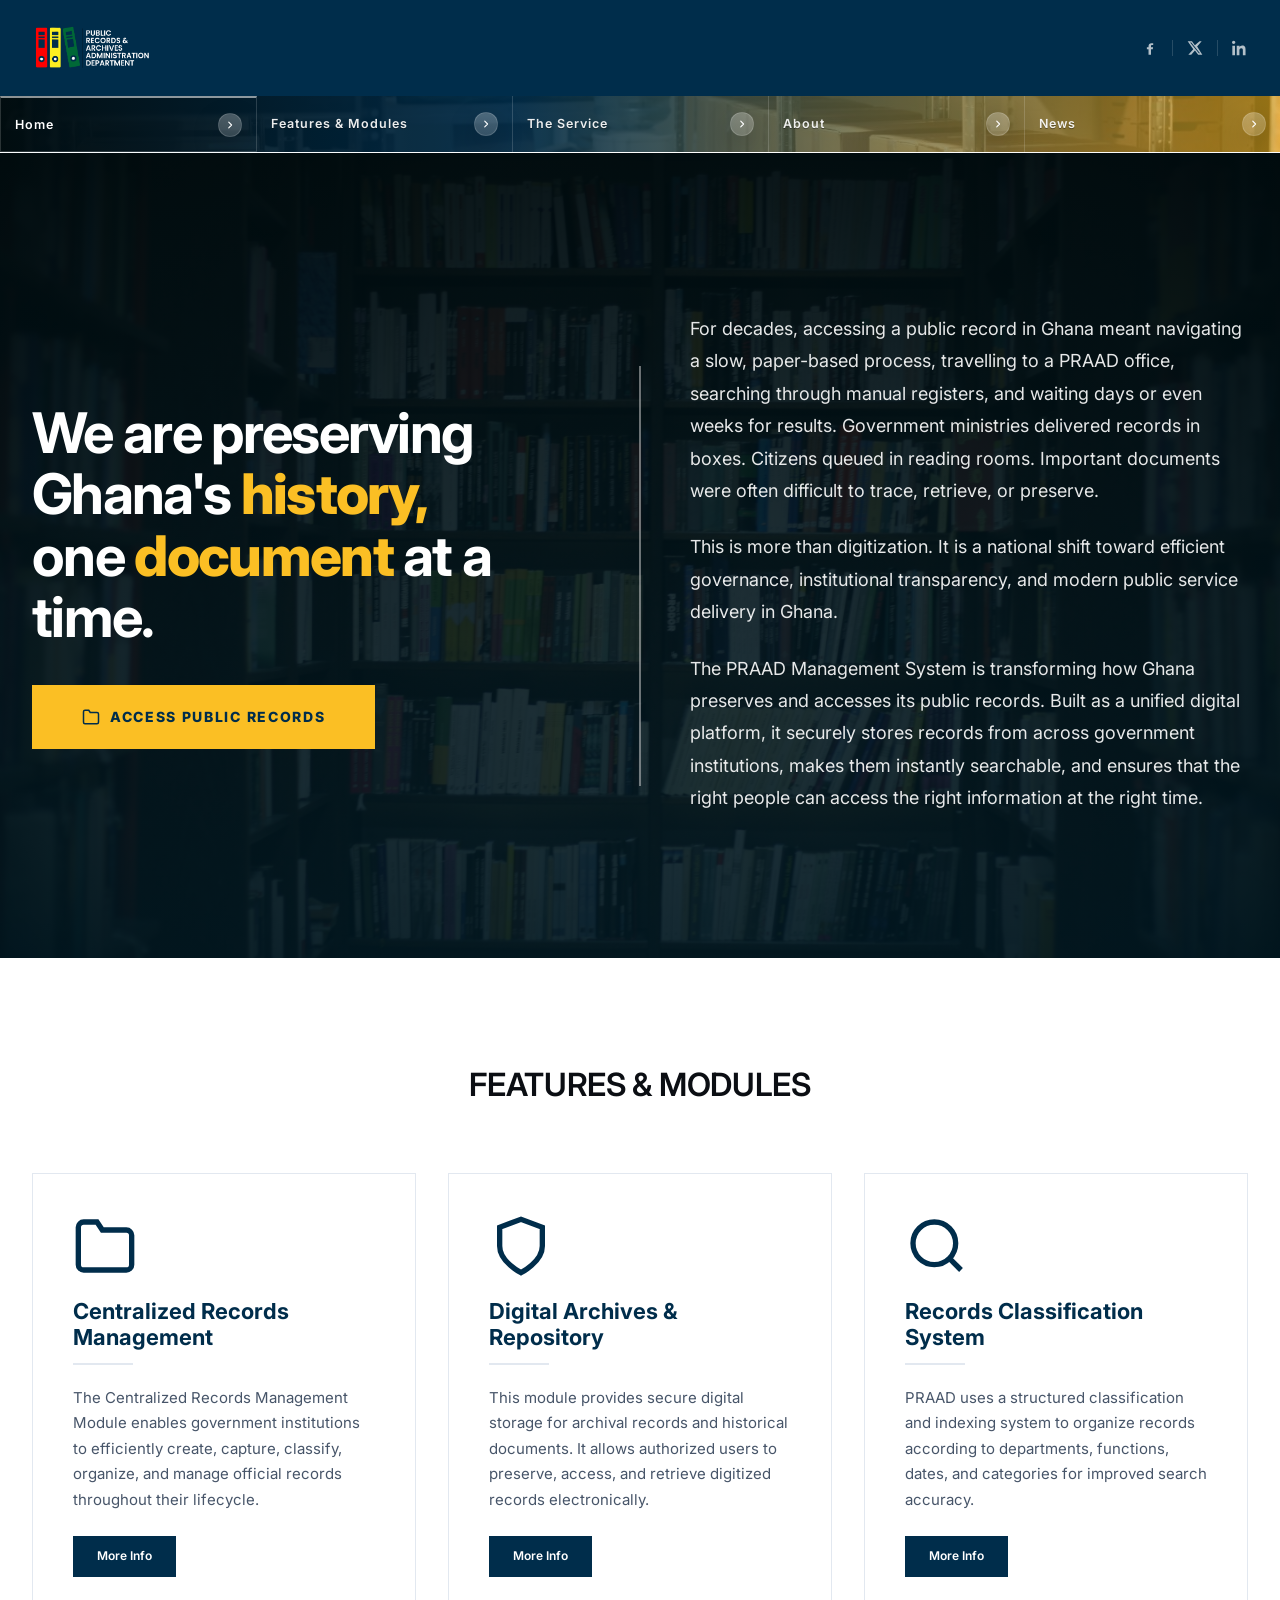
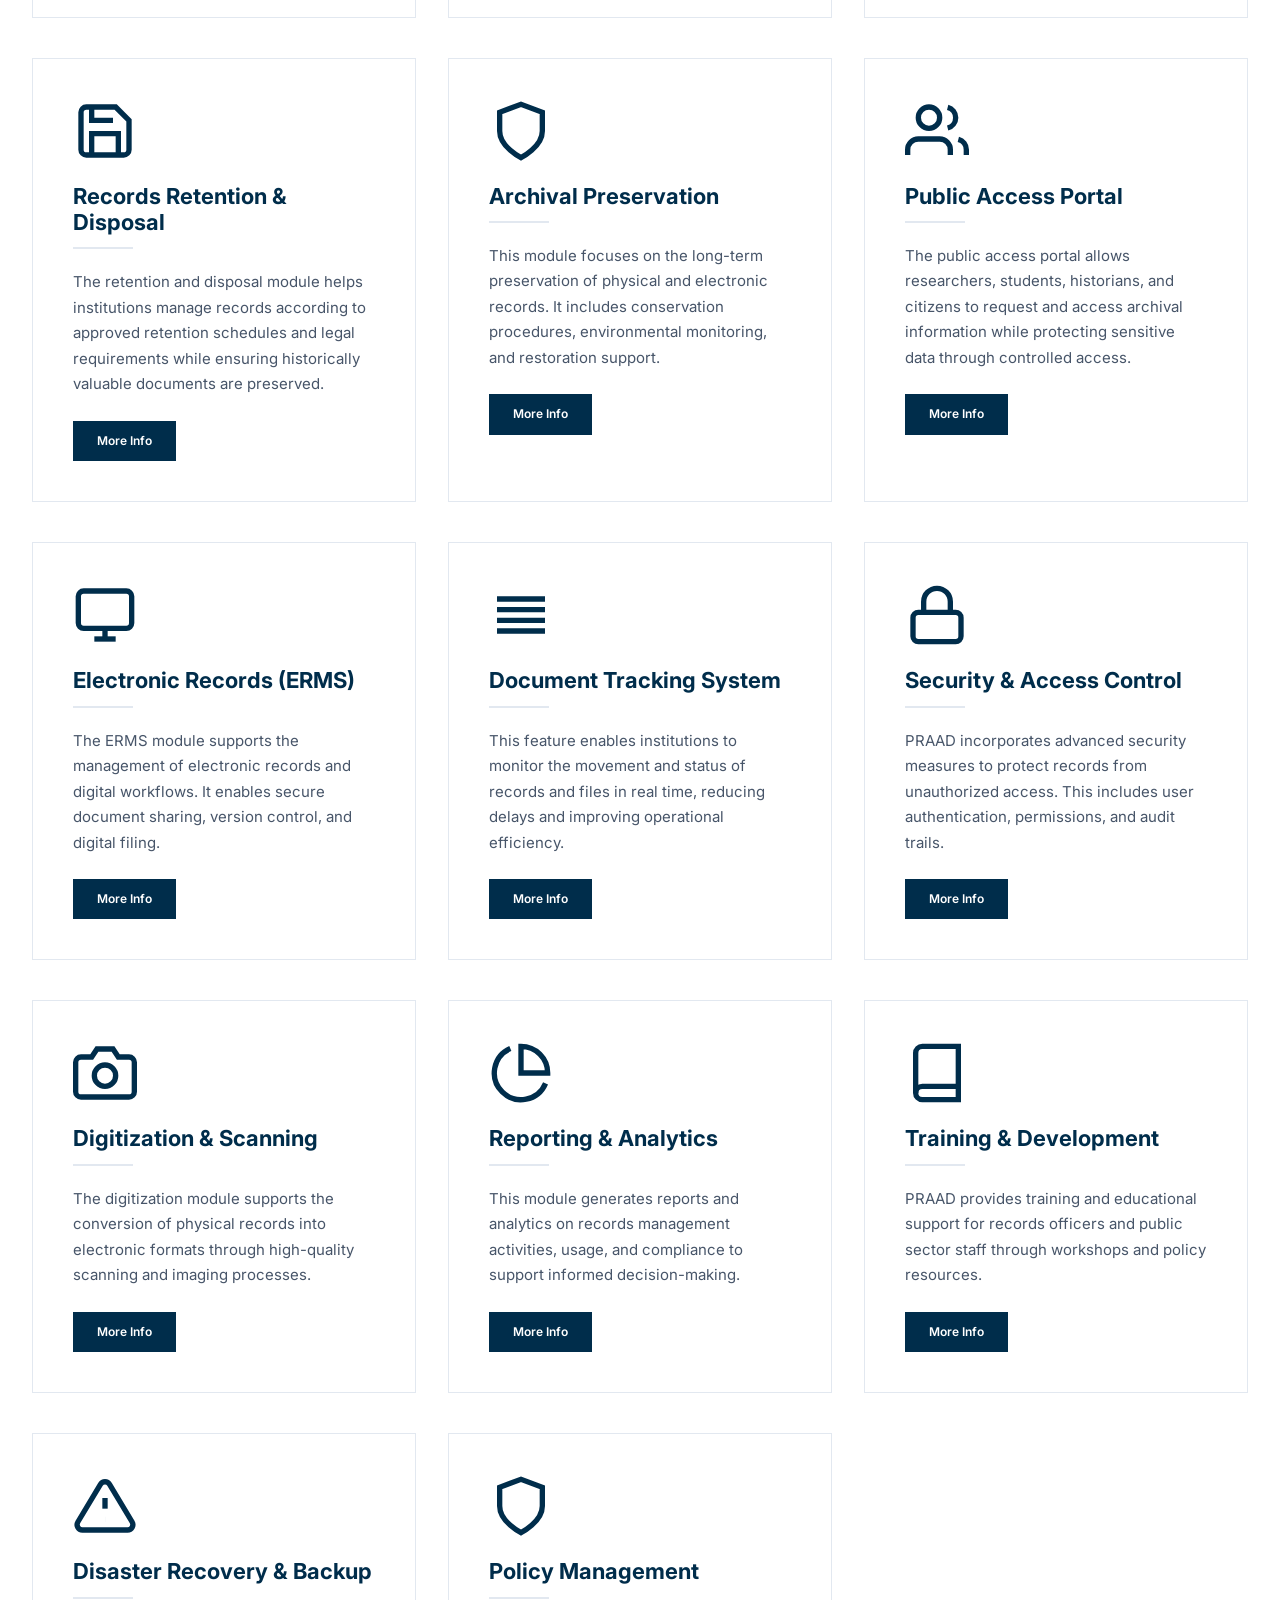
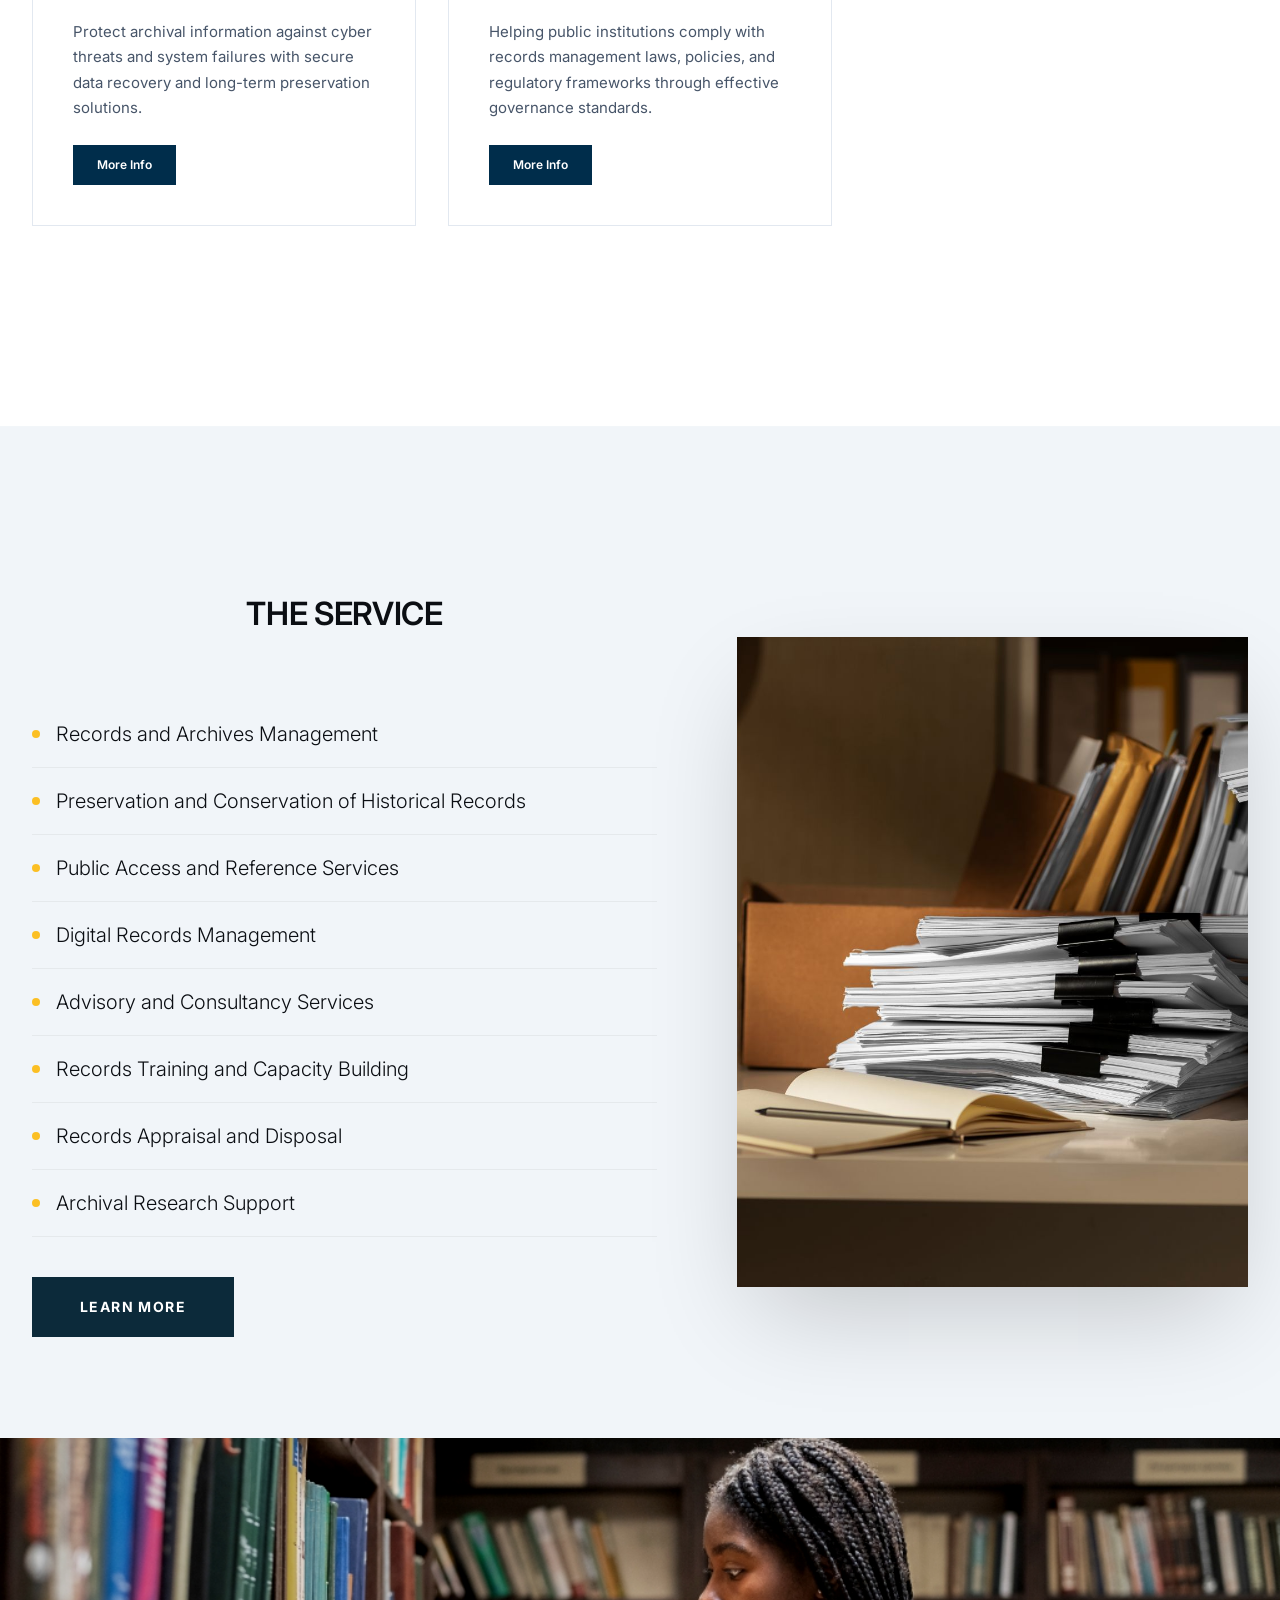
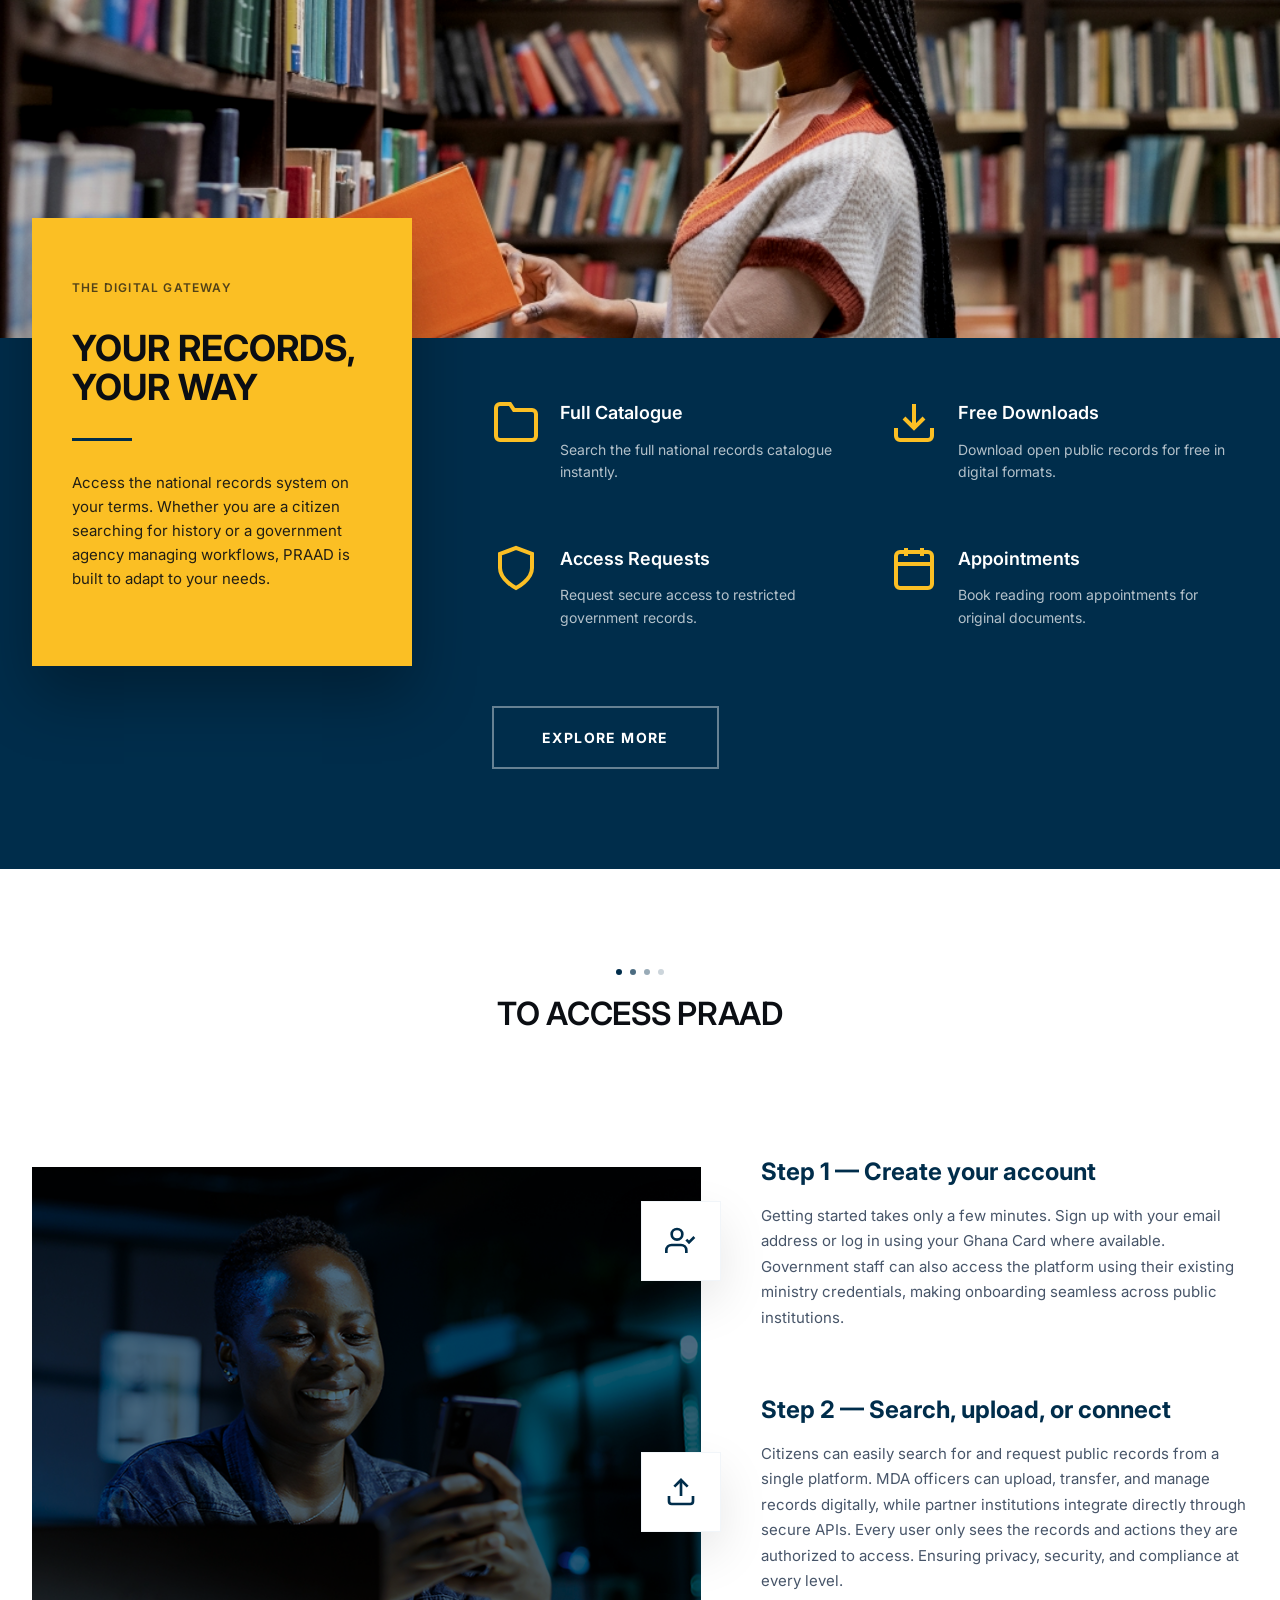
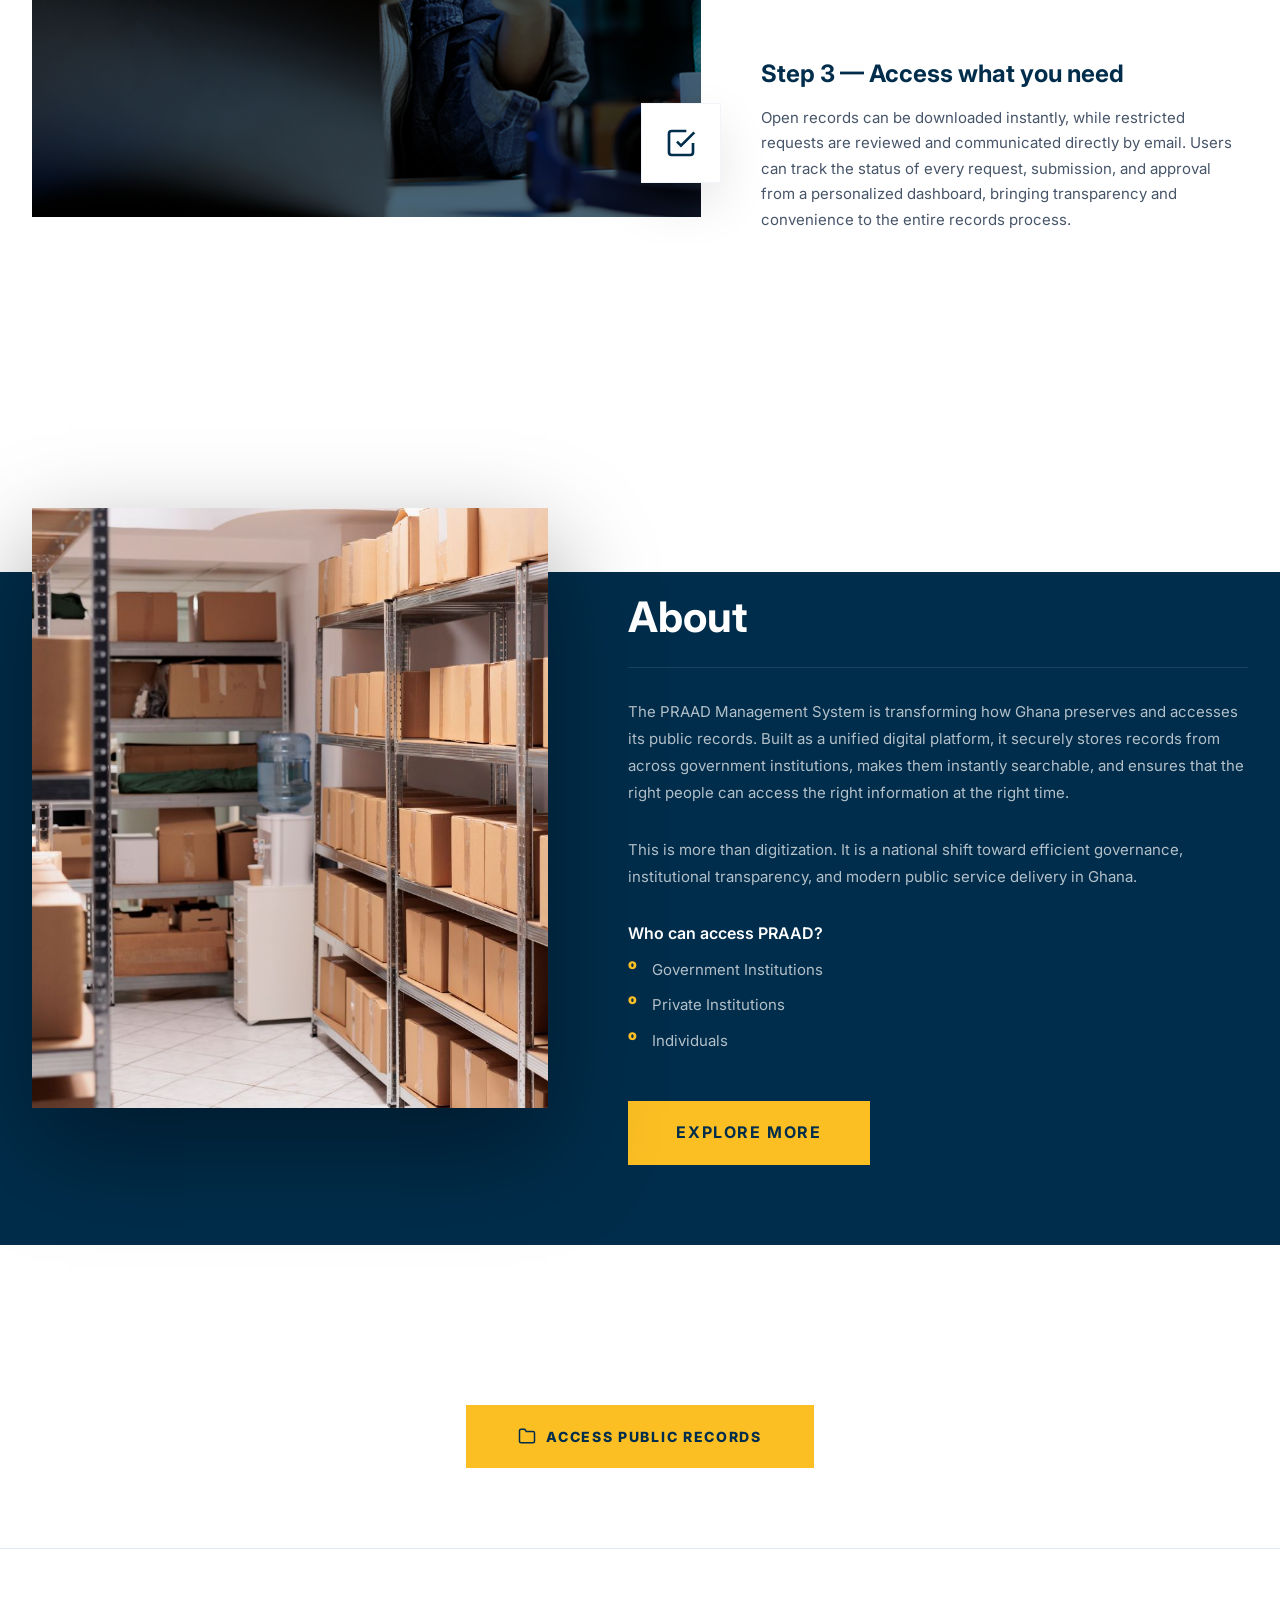
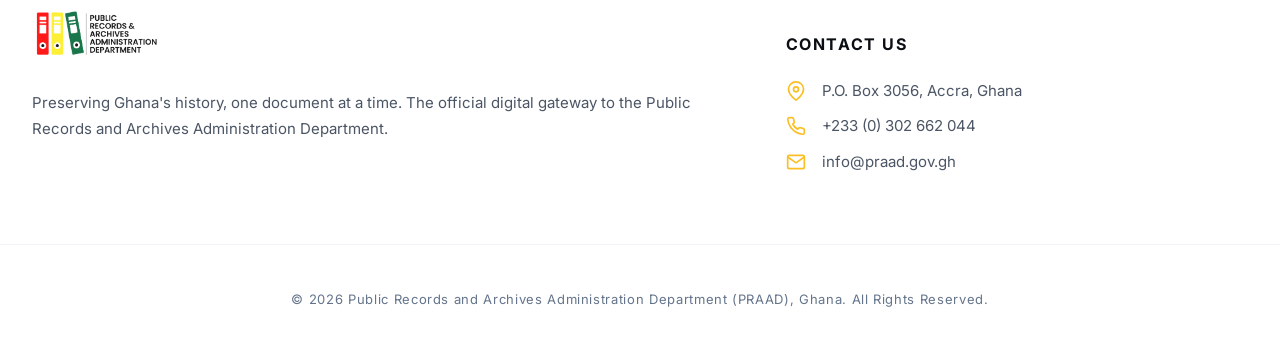
==== commit 8dd60b48: "feat: add responsive hero and pre-footer call-to-action buttons for public records access" ====
--- a/index.html
+++ b/index.html
@@ -67,6 +67,12 @@
             We are preserving Ghana's <span class="highlight">history,</span><br>
             one <span class="highlight">document</span> at a time.
           </h1>
+          <div class="hero__cta hero__cta--desktop">
+            <a href="https://excelliumgh.com/praad/" target="_blank" rel="noopener" class="btn btn--hero-cta" id="hero-access-records-btn">
+              <svg viewBox="0 0 24 24" fill="none" stroke="currentColor" stroke-width="2" aria-hidden="true"><path d="M22 19a2 2 0 0 1-2 2H4a2 2 0 0 1-2-2V5a2 2 0 0 1 2-2h5l2 3h9a2 2 0 0 1 2 2z"/></svg>
+              Access Public Records
+            </a>
+          </div>
         </div>
 
         <div class="hero__col hero__col--right">
@@ -76,6 +82,12 @@
             <p>This is more than digitization. It is a national shift toward efficient governance, institutional  transparency, and modern public service delivery in Ghana.</p>
 
             <p>The PRAAD Management System is transforming how Ghana preserves and accesses its  public records. Built as a unified digital platform, it securely stores records from across  government institutions, makes them instantly searchable, and ensures that the right  people can access the right information at the right time.</p>
+          </div>
+          <div class="hero__cta hero__cta--mobile">
+            <a href="https://excelliumgh.com/praad/" target="_blank" rel="noopener" class="btn btn--hero-cta" id="hero-access-records-btn-mobile">
+              <svg viewBox="0 0 24 24" fill="none" stroke="currentColor" stroke-width="2" aria-hidden="true"><path d="M22 19a2 2 0 0 1-2 2H4a2 2 0 0 1-2-2V5a2 2 0 0 1 2-2h5l2 3h9a2 2 0 0 1 2 2z"/></svg>
+              Access Public Records
+            </a>
           </div>
         </div>
 
@@ -423,6 +435,16 @@
 
     
   </main>
+
+  <!-- Pre-footer CTA Banner -->
+  <section class="prefooter-cta" aria-label="Call to action">
+    <div class="prefooter-cta__inner">
+      <a href="https://excelliumgh.com/praad/" target="_blank" rel="noopener" class="btn btn--prefooter-cta" id="prefooter-access-records-btn">
+        <svg viewBox="0 0 24 24" fill="none" stroke="currentColor" stroke-width="2" aria-hidden="true"><path d="M22 19a2 2 0 0 1-2 2H4a2 2 0 0 1-2-2V5a2 2 0 0 1 2-2h5l2 3h9a2 2 0 0 1 2 2z"/></svg>
+        Access Public Records
+      </a>
+    </div>
+  </section>
 
   <footer class="footer">
     <div class="container footer__grid">
--- a/styles.css
+++ b/styles.css
@@ -1640,6 +1640,149 @@
   transform: translateY(-3px);
 }
 
+/* ── Hero CTA Button ─────────────────────────────────────── */
+.hero__cta {
+  margin-top: 36px;
+}
+
+/* Desktop: show in left column, hide in right column */
+.hero__cta--desktop { display: block; }
+.hero__cta--mobile  { display: none; }
+
+.btn--hero-cta {
+  display: inline-flex;
+  align-items: center;
+  gap: 10px;
+  background: #fbbf24;
+  color: #002d4b;
+  padding: 18px 48px;
+  font-size: 14px;
+  font-weight: 800;
+  text-transform: uppercase;
+  letter-spacing: 0.12em;
+  text-decoration: none;
+  border-radius: 0;
+  border: 2px solid #fbbf24;
+  transition: all 0.3s cubic-bezier(0.4, 0, 0.2, 1);
+  position: relative;
+  overflow: hidden;
+}
+
+.btn--hero-cta::before {
+  content: "";
+  position: absolute;
+  inset: 0;
+  background: rgba(255, 255, 255, 0);
+  transition: background 0.25s ease;
+}
+
+.btn--hero-cta:hover::before {
+  background: rgba(255, 255, 255, 0.15);
+}
+
+.btn--hero-cta svg {
+  width: 18px;
+  height: 18px;
+  flex-shrink: 0;
+  transition: transform 0.3s ease;
+}
+
+/*.btn--hero-cta:hover {
+  transform: translateY(-3px);
+  box-shadow: 0 12px 36px rgba(251, 191, 36, 0.45);
+  background: #f9c846;
+}*/
+
+.btn--hero-cta:hover svg {
+  transform: translateX(3px);
+}
+
+/* ── Pre-footer CTA Banner ───────────────────────────────── */
+.prefooter-cta {
+  background: transparent;
+  padding: 80px 0;
+  position: relative;
+  overflow: hidden;
+}
+
+.prefooter-cta__inner {
+  display: flex;
+  align-items: center;
+  justify-content: center;
+  position: relative;
+  z-index: 2;
+}
+
+.prefooter-cta__text {
+  flex: 1;
+}
+
+.prefooter-cta__title {
+  font-size: 36px;
+  font-weight: 800;
+  color: #fff;
+  margin: 0 0 12px;
+  line-height: 1.2;
+  letter-spacing: -0.02em;
+}
+
+.prefooter-cta__sub {
+  font-size: 17px;
+  color: rgba(255, 255, 255, 0.72);
+  margin: 0;
+  line-height: 1.6;
+}
+
+.btn--prefooter-cta {
+  display: inline-flex;
+  align-items: center;
+  gap: 10px;
+  background: #fbbf24;
+  color: #002d4b;
+  padding: 20px 52px;
+  font-size: 14px;
+  font-weight: 800;
+  text-transform: uppercase;
+  letter-spacing: 0.12em;
+  text-decoration: none;
+  border-radius: 0;
+  white-space: nowrap;
+  flex-shrink: 0;
+  transition: all 0.3s cubic-bezier(0.4, 0, 0.2, 1);
+}
+
+.btn--prefooter-cta svg {
+  width: 18px;
+  height: 18px;
+  flex-shrink: 0;
+  transition: transform 0.3s ease;
+}
+
+/*.btn--prefooter-cta:hover {
+  background: #f9c846;
+  color: #002d4b;
+  transform: translateY(-3px);
+  box-shadow: 0 10px 28px rgba(251, 191, 36, 0.35);
+}*/
+
+.btn--prefooter-cta:hover svg {
+  transform: translateX(4px);
+}
+
+@media (max-width: 768px) {
+  .prefooter-cta { padding: 60px 0; }
+  .prefooter-cta__inner {
+    flex-direction: column;
+    align-items: center;
+    gap: 32px;
+  }
+  .btn--prefooter-cta { width: 100%; max-width: 340px; justify-content: center; padding: 18px 36px; }
+  .btn--hero-cta { padding: 16px 36px; font-size: 13px; }
+
+  /* On mobile: hide the left-column button, show the right-column one */
+  .hero__cta--desktop { display: none; }
+  .hero__cta--mobile  { display: block; }
+}
 
 .about-video__more-link {
   color: rgba(255,255,255,0.6);
